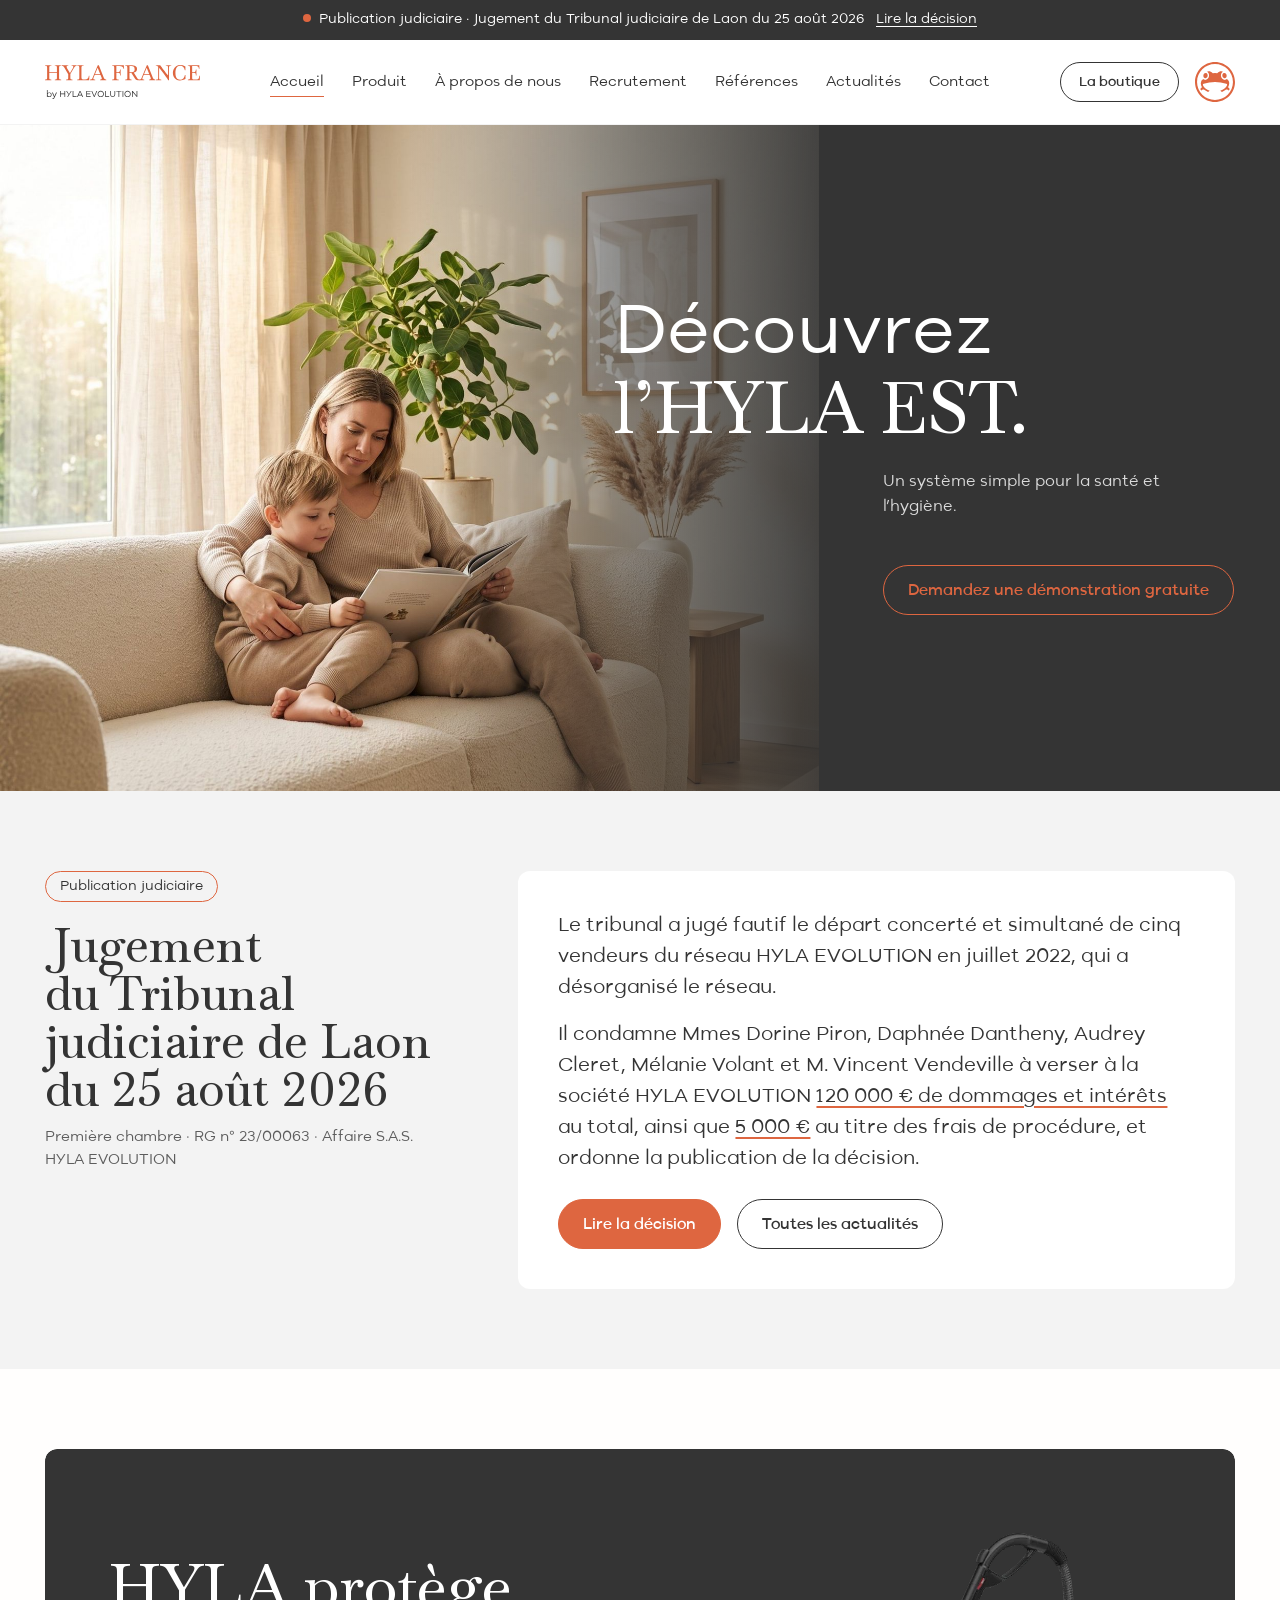
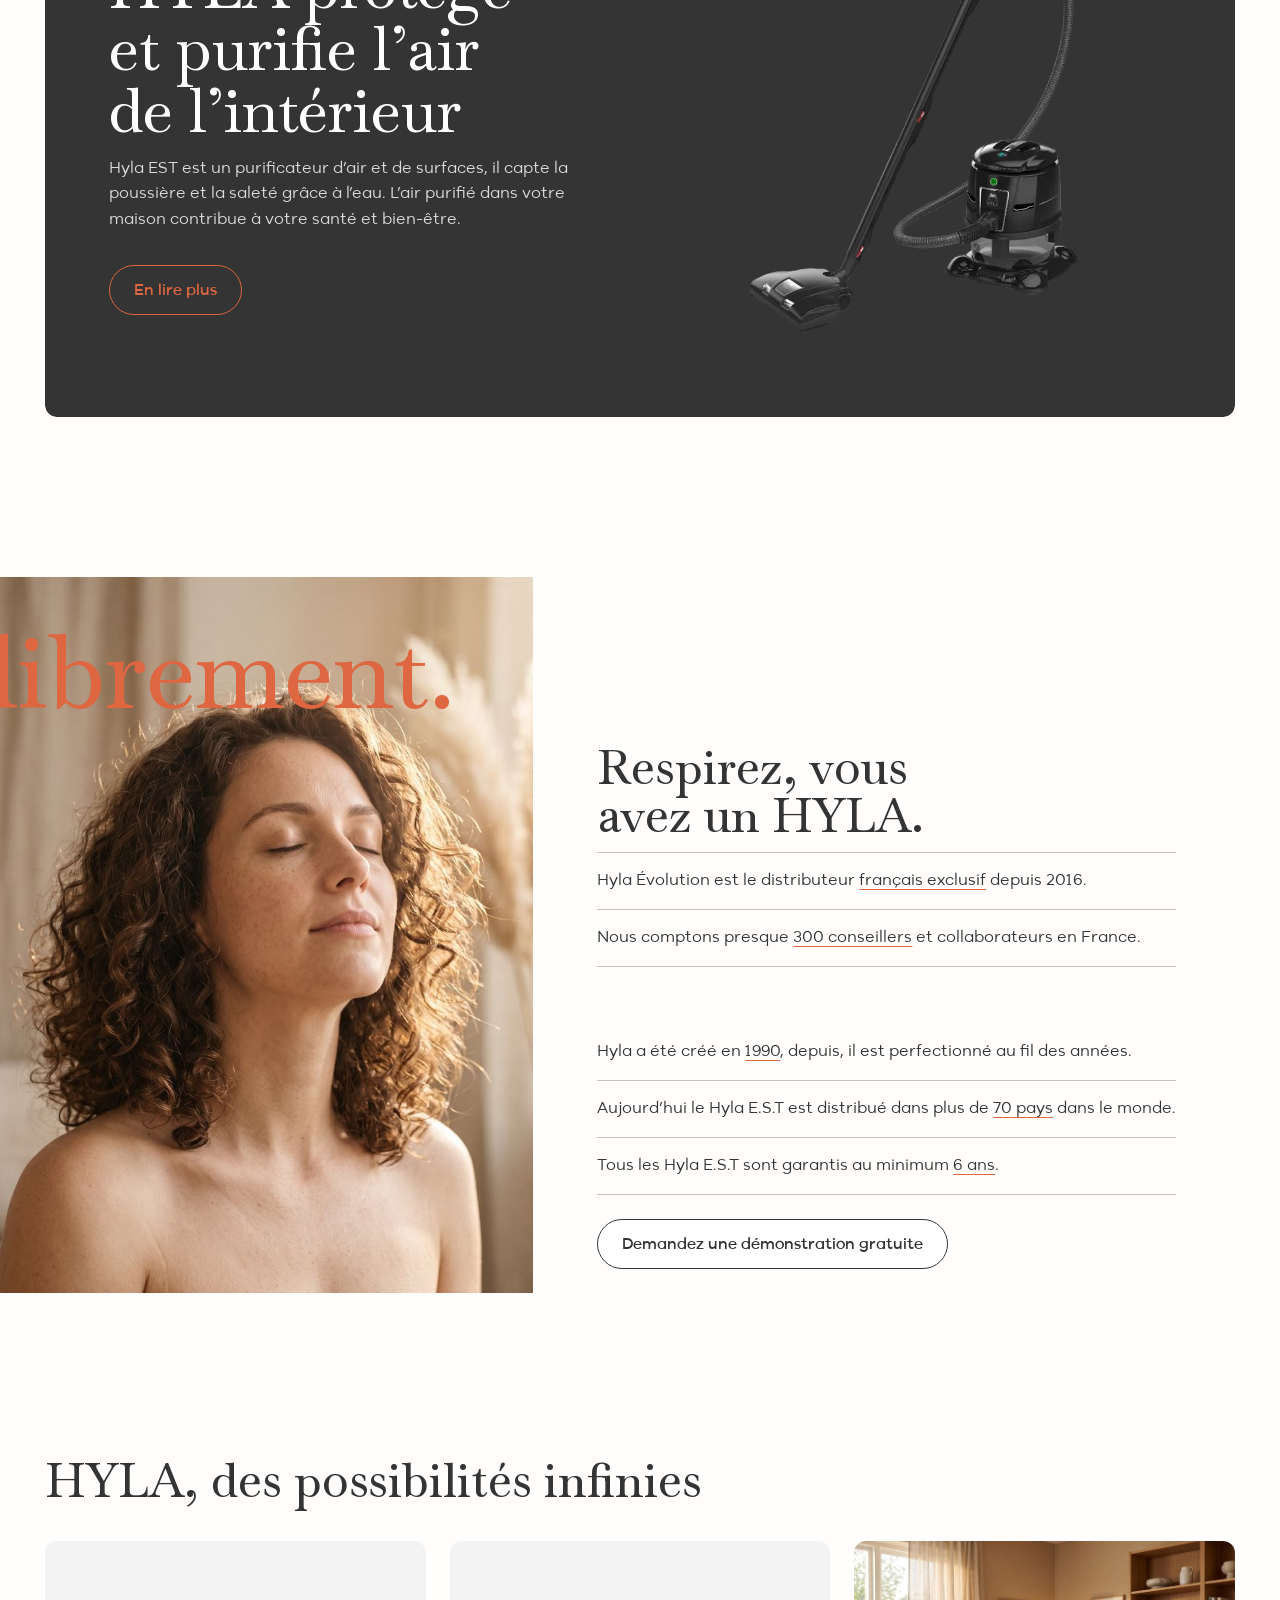
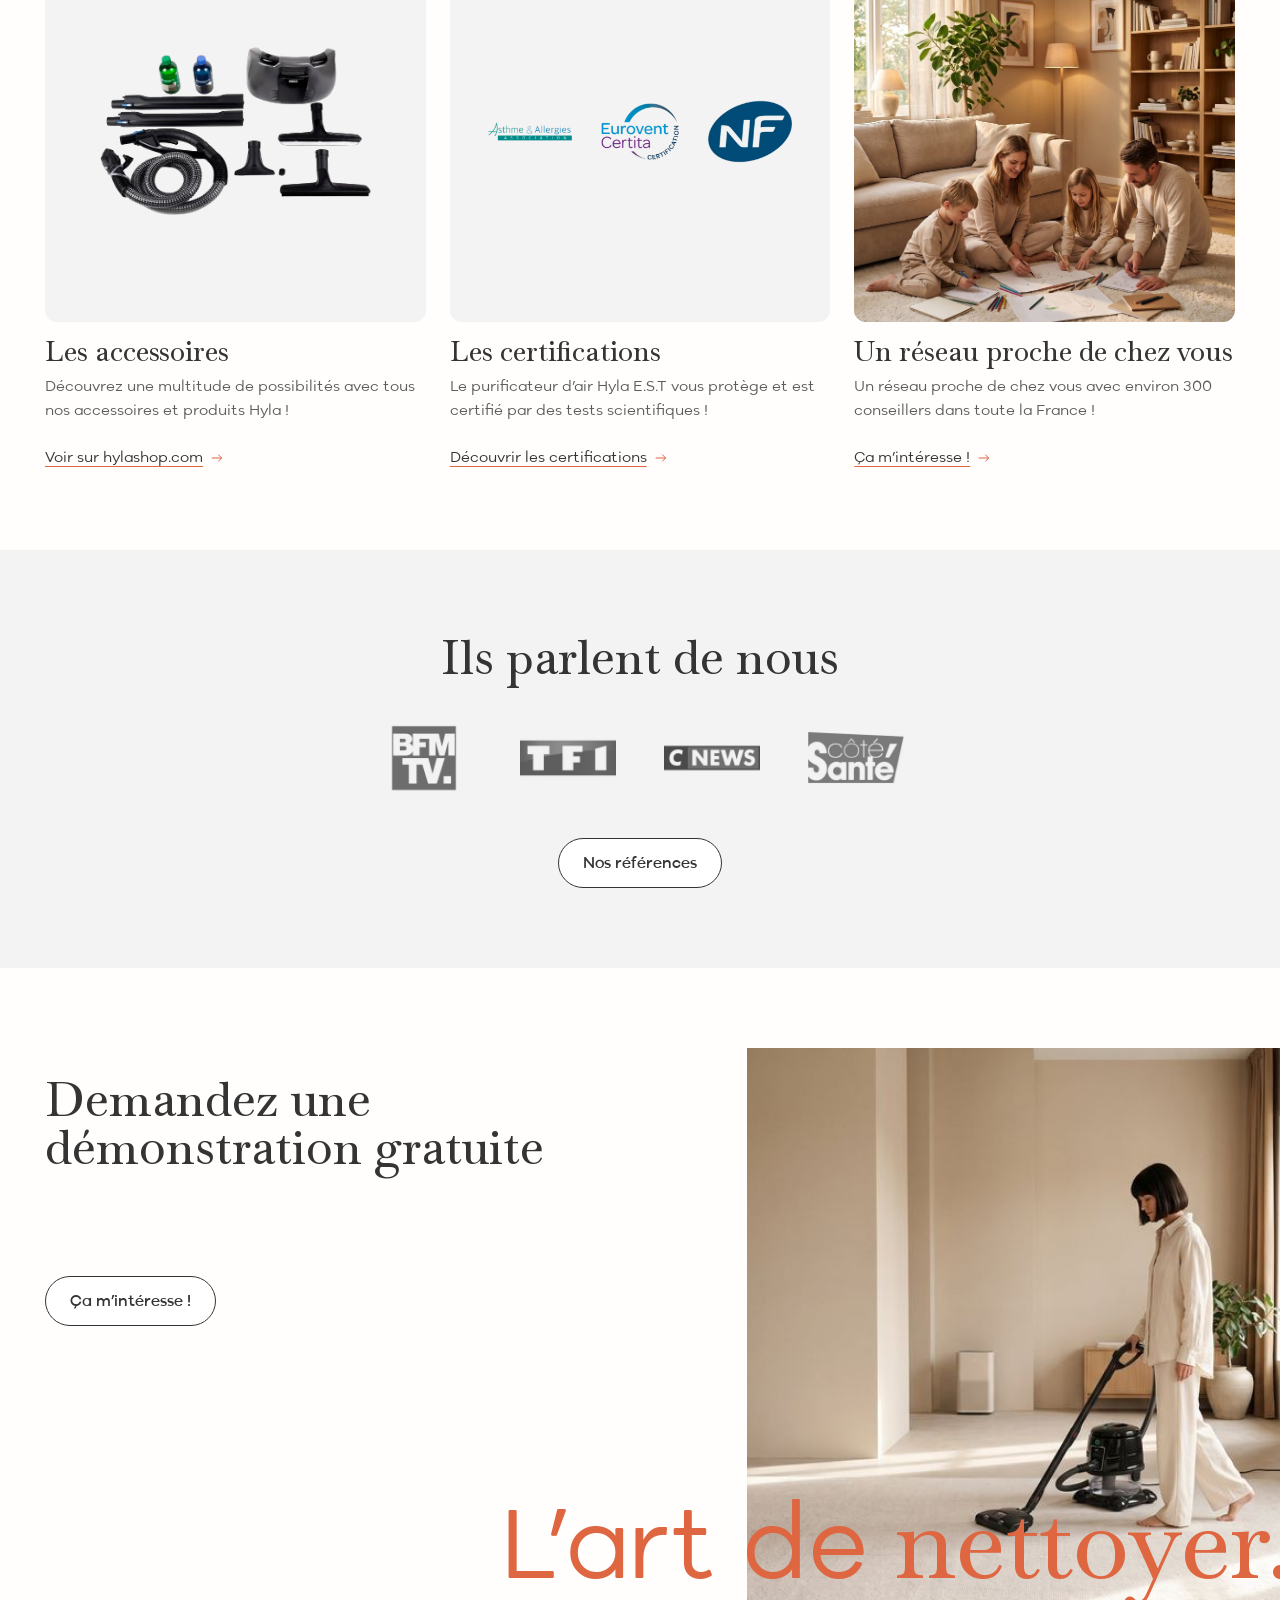
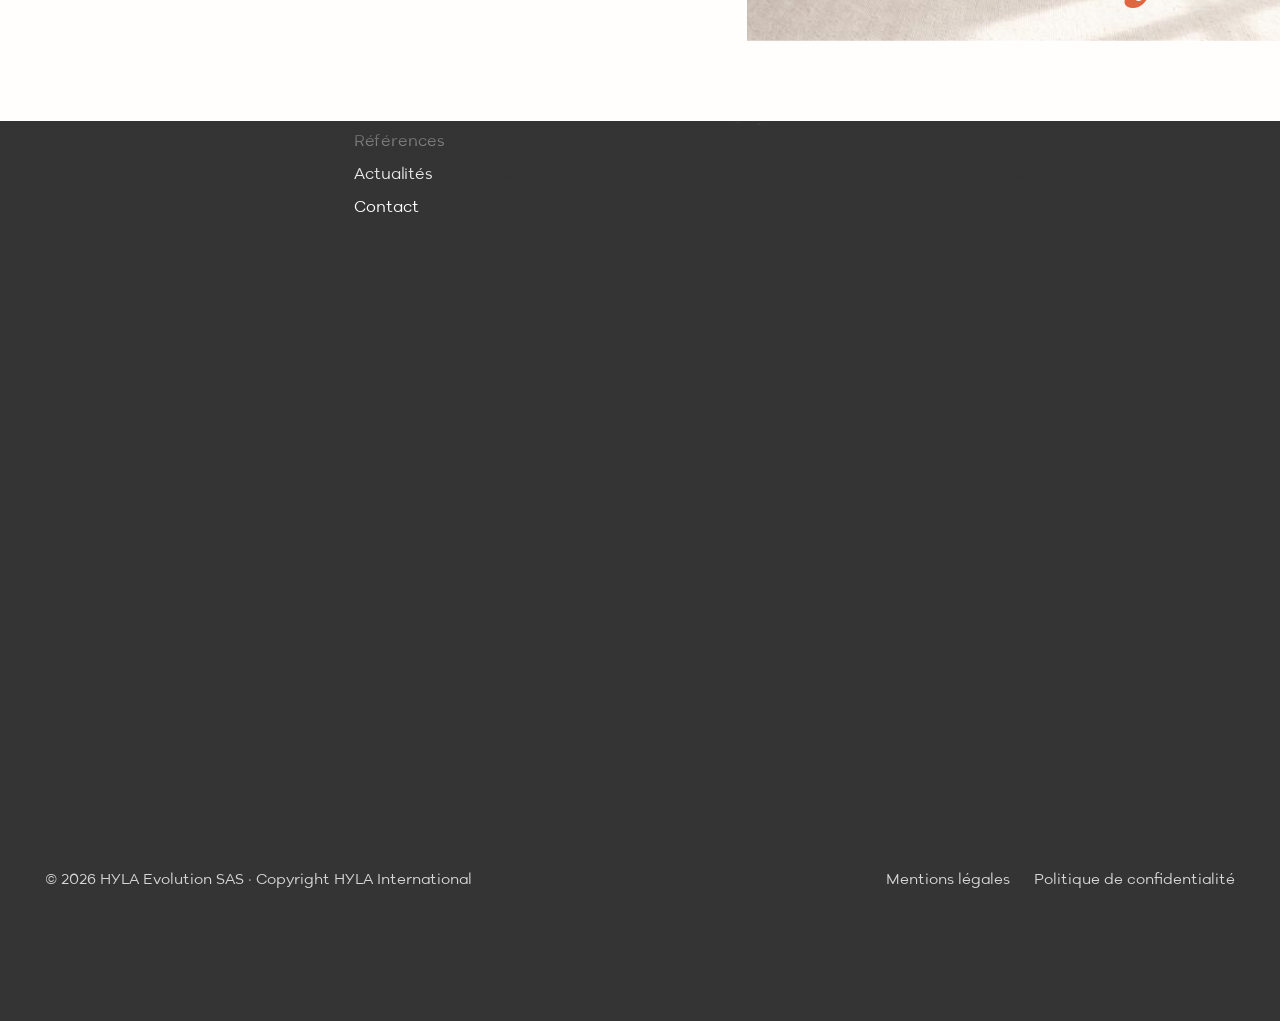
==== index.html @ fffbe699 "Publication apercu Co-Authored-By: Claude Opus 5.5 (1M context) <noreply@anthropic.com>" ====
<!doctype html>
<html lang="fr">
<head>
<meta charset="utf-8">
<meta name="viewport" content="width=device-width, initial-scale=1">
<title>HYLA France — Découvrez l'HYLA EST | HYLA Evolution</title>
<meta name="description" content="HYLA Evolution, importateur exclusif HYLA en France : le HYLA EST purifie l'air et les surfaces grâce à l'eau. Démonstration gratuite.">
<meta name="robots" content="noindex, nofollow">
<link rel="canonical" href="https://www.hyla.fr/">
<meta property="og:type" content="website">
<meta property="og:locale" content="fr_FR">
<meta property="og:site_name" content="HYLA France">
<meta property="og:title" content="HYLA France — Découvrez l'HYLA EST | HYLA Evolution">
<meta property="og:description" content="HYLA Evolution, importateur exclusif HYLA en France : le HYLA EST purifie l'air et les surfaces grâce à l'eau. Démonstration gratuite.">
<meta property="og:url" content="https://www.hyla.fr/">
<meta property="og:image" content="https://www.hyla.fr/assets/img/hyla-ia-hero-lecture-canape-1600.jpg">
<meta name="theme-color" content="#343434">
<link rel="icon" type="image/png" sizes="32x32" href="assets/logos/favicon-32.png">
<link rel="apple-touch-icon" href="assets/logos/apple-touch-icon.png">
<link rel="preload" href="assets/fonts/hyla-headline-regular.woff2" as="font" type="font/woff2" crossorigin>
<link rel="preload" href="assets/fonts/hyla-sans-regular.woff2" as="font" type="font/woff2" crossorigin>
<link rel="stylesheet" href="assets/css/site.css?v=20261105">
</head>
<body>
<a class="skip" href="#contenu">Aller au contenu</a>
<div class="hy-annonce" role="region" aria-label="Publication judiciaire">
  <a class="hy-wrap" href="actualites/jugement-tribunal-judiciaire-laon-25-aout-2026/"><span><strong>Publication judiciaire</strong> · Jugement du <span class="hy-annonce__long">Tribunal judiciaire de Laon du </span>25 août 2026</span>
  <span class="hy-annonce__lire">Lire la décision</span></a>
</div>
<header class="hy-header">
  <div class="hy-wrap">
    <a class="hy-logo" href="./"><img src="assets/logos/hyla-france-texte.svg" alt="HYLA France by HYLA EVOLUTION, accueil" width="258" height="57"></a>
    <nav class="hy-nav" id="menu" aria-label="Navigation principale">
      <ul>
<li><a href="" aria-current="page">Accueil</a></li>
<li><a href="produit/">Produit</a></li>
<li><a href="a-propos-de-nous/">À propos de nous</a></li>
<li><a href="recrutement/">Recrutement</a></li>
<li><a href="references/">Références</a></li>
<li><a href="actualites/">Actualités</a></li>
<li><a href="contact/">Contact</a></li>
        <li class="hy-nav__shop"><a class="hy-btn hy-btn--primary" href="https://www.hylashop.com/" target="_blank" rel="noopener"><span class="hy-btn__wrapper"><span class="hy-btn__default">La boutique hylashop.com</span><span class="hy-btn__hover" aria-hidden="true">La boutique hylashop.com</span></span></a></li>
      </ul>
    </nav>
    <div class="hy-header__actions">
      <span class="hy-shop-btn"><a class="hy-btn hy-btn--secondary hy-btn--sm" href="https://www.hylashop.com/" target="_blank" rel="noopener"><span class="hy-btn__wrapper"><span class="hy-btn__default">La boutique</span><span class="hy-btn__hover" aria-hidden="true">La boutique</span></span></a></span>
      <a class="hy-frog" href="./" tabindex="-1" aria-hidden="true"><img src="assets/logos/hyla-grenouille-corail.svg" alt="" width="40" height="40"></a>
      <button class="hy-burger" type="button" aria-expanded="false" aria-controls="menu"><i><span></span></i><span class="hy-burger__label">Menu</span></button>
    </div>
  </div>
</header>
<main id="contenu">
<section class="hy-hero">
  <div class="hy-hero__media"><img src="assets/img/hyla-ia-hero-lecture-canape-1600.jpg" srcset="assets/img/hyla-ia-hero-lecture-canape-800.jpg 800w, assets/img/hyla-ia-hero-lecture-canape-1600.jpg 1600w" sizes="(min-width: 992px) 64vw, 100vw" width="1600" height="1377" alt="Une mère et son enfant lisent ensemble sur un canapé, dans un intérieur lumineux" loading="eager" fetchpriority="high"></div>
  <div class="hy-hero__panel">
    <h1 class="hy-hero__title"><span class="hy-pairing">Découvrez</span> <span class="hy-pairing-end">l’HYLA EST.</span></h1>
    <p class="hy-hero__text">Un système simple pour la santé et l’hygiène.</p>
    <a class="hy-btn hy-btn--primary" href="contact/"><span class="hy-btn__wrapper"><span class="hy-btn__default">Demandez une démonstration gratuite</span><span class="hy-btn__hover" aria-hidden="true">Demandez une démonstration gratuite</span></span></a>
  </div>
</section>

<section class="hy-publi hy-section" id="publication-judiciaire" aria-labelledby="publi-titre">
  <div class="hy-wrap hy-publi__grid">
    <div class="hy-publi__head">
      <span class="hy-publi__tag">Publication judiciaire</span>
      <h2 class="hy-publi__title" id="publi-titre">Jugement du Tribunal judiciaire de Laon du 25&nbsp;août&nbsp;2026</h2>
      <p class="hy-publi__ref">Première chambre · RG n° 23/00063 · Affaire S.A.S. HYLA EVOLUTION</p>
    </div>
    <div class="hy-publi__card hy-publi__resume">
      <p>Le tribunal a jugé fautif le départ concerté et simultané de cinq vendeurs du réseau HYLA EVOLUTION en juillet 2022, qui a désorganisé le réseau.</p>
      <p>Il condamne Mmes Dorine Piron, Daphnée Dantheny, Audrey Cleret, Mélanie Volant et M. Vincent Vendeville à verser à la société HYLA EVOLUTION <strong>120 000 € de dommages et intérêts</strong> au total, ainsi que <strong>5 000 €</strong> au titre des frais de procédure, et ordonne la publication de la décision.</p>
      <div class="hy-btns">
        <a class="hy-btn hy-btn--filled" href="actualites/jugement-tribunal-judiciaire-laon-25-aout-2026/"><span class="hy-btn__wrapper"><span class="hy-btn__default">Lire la décision</span><span class="hy-btn__hover" aria-hidden="true">Lire la décision</span></span></a>
        <a class="hy-btn hy-btn--secondary" href="actualites/"><span class="hy-btn__wrapper"><span class="hy-btn__default">Toutes les actualités</span><span class="hy-btn__hover" aria-hidden="true">Toutes les actualités</span></span></a>
      </div>
    </div>
  </div>
</section>

<section class="hy-section">
  <div class="hy-wrap">
    <div class="hy-feature">
      <div class="hy-feature__content">
        <h2 class="hy-feature__title">HYLA protège et purifie l’air de l’intérieur</h2>
        <p class="hy-feature__text">Hyla EST est un purificateur d’air et de surfaces, il capte la poussière et la saleté grâce à l’eau. L’air purifié dans votre maison contribue à votre santé et bien-être.</p>
        <a class="hy-btn hy-btn--primary" href="produit/"><span class="hy-btn__wrapper"><span class="hy-btn__default">En lire plus</span><span class="hy-btn__hover" aria-hidden="true">En lire plus</span></span></a>
      </div>
      <div class="hy-feature__media"><img src="assets/img/charte-hyla-est-detoure.webp" width="616" height="736" alt="Le HYLA EST, système de purification de l’air et de nettoyage" loading="lazy" decoding="async"></div>
    </div>
  </div>
</section>

<section class="hy-edito hy-edito--accroche">
  <div class="hy-edito__grid">
    <p class="hy-edito__accroche" aria-hidden="true"><span class="hy-pairing">Respirez</span> <span class="hy-pairing-end">librement.</span></p>
    <div class="hy-edito__media"><img src="assets/img/hyla-ia-respirer-portrait-1600.jpg" srcset="assets/img/hyla-ia-respirer-portrait-800.jpg 800w, assets/img/hyla-ia-respirer-portrait-1600.jpg 1600w" sizes="(min-width: 992px) 42vw, 100vw" width="1600" height="1986" alt="Une femme respire, les yeux fermés, dans la lumière douce de son salon" loading="lazy" decoding="async"></div>
    <div class="hy-edito__content">
      <h2 class="hy-edito__title">Respirez, vous avez un HYLA.</h2>
      <ul class="hy-facts">
        <li>Hyla Évolution est le distributeur <strong>français exclusif</strong> depuis 2016.</li>
        <li>Nous comptons presque <strong>300 conseillers</strong> et collaborateurs en France.</li>
        <li>Choisir Hyla c’est choisir la <strong>santé</strong> et la <strong>tranquillité</strong>.</li>
        <li>Hyla a été créé en <strong>1990</strong>, depuis, il est perfectionné au fil des années.</li>
        <li>Aujourd’hui le Hyla E.S.T est distribué dans plus de <strong>70 pays</strong> dans le monde.</li>
        <li>Tous les Hyla E.S.T sont garantis au minimum <strong>6 ans</strong>.</li>
      </ul>
      <a class="hy-btn hy-btn--secondary" href="contact/"><span class="hy-btn__wrapper"><span class="hy-btn__default">Demandez une démonstration gratuite</span><span class="hy-btn__hover" aria-hidden="true">Demandez une démonstration gratuite</span></span></a>
    </div>
  </div>
</section>

<section class="hy-section">
  <div class="hy-wrap">
    <div class="hy-tiles__head"><h2 class="hy-h2">HYLA, des possibilités infinies</h2></div>
    <ul class="hy-tiles hy-tiles--3">
      <li>
        <a class="hy-tile" href="https://www.hylashop.com/collections/accessoires-hyla" target="_blank" rel="noopener">
          <span class="hy-tile__media"><img src="assets/img/charte-nimbus-detoure.webp" width="686" height="447" alt="Accessoires HYLA" loading="lazy" decoding="async"></span>
          <h3 class="hy-tile__title">Les accessoires</h3>
          <p class="hy-tile__text">Découvrez une multitude de possibilités avec tous nos accessoires et produits Hyla !</p>
          <span class="hy-link">Voir sur hylashop.com <svg viewBox="0 0 24 24" aria-hidden="true" focusable="false"><path d="M4 12h15m-5-5 5 5-5 5" fill="none" stroke="currentColor" stroke-width="1.5"/></svg></span>
        </a>
      </li>
      <li>
        <a class="hy-tile" href="https://assets.hyla.com/2026/06/certificationDiplomaRange20251217112758838.pdf" target="_blank" rel="noopener">
          <span class="hy-tile__media hy-tile__media--logos"><img src="assets/img/asthme_et_allergies.webp" width="300" height="226" alt="Asthme &amp; Allergies Association" loading="lazy" decoding="async"><img src="assets/img/eurovent.webp" width="300" height="226" alt="Eurovent Certita Certification" loading="lazy" decoding="async"><img src="assets/img/nf.webp" width="300" height="226" alt="NF" loading="lazy" decoding="async"></span>
          <h3 class="hy-tile__title">Les certifications</h3>
          <p class="hy-tile__text">Le purificateur d’air Hyla E.S.T vous protège et est certifié par des tests scientifiques !</p>
          <span class="hy-link">Découvrir les certifications <svg viewBox="0 0 24 24" aria-hidden="true" focusable="false"><path d="M4 12h15m-5-5 5 5-5 5" fill="none" stroke="currentColor" stroke-width="1.5"/></svg></span>
        </a>
      </li>
      <li>
        <a class="hy-tile" href="recrutement/">
          <span class="hy-tile__media hy-tile__media--photo"><img src="assets/img/hyla-ia-rejoindre-famille-1600.jpg" srcset="assets/img/hyla-ia-rejoindre-famille-800.jpg 800w, assets/img/hyla-ia-rejoindre-famille-1600.jpg 1600w" sizes="(min-width: 992px) 30vw, (min-width: 600px) 50vw, 100vw" width="1600" height="1986" alt="Une famille réunie dans son salon" loading="lazy" decoding="async"></span>
          <h3 class="hy-tile__title">Un réseau proche de chez vous</h3>
          <p class="hy-tile__text">Un réseau proche de chez vous avec environ 300 conseillers dans toute la France !</p>
          <span class="hy-link">Ça m’intéresse ! <svg viewBox="0 0 24 24" aria-hidden="true" focusable="false"><path d="M4 12h15m-5-5 5 5-5 5" fill="none" stroke="currentColor" stroke-width="1.5"/></svg></span>
        </a>
      </li>
    </ul>
  </div>
</section>

<section class="hy-section hy-cool">
  <div class="hy-wrap" style="display:grid;gap:32px;justify-items:center;text-align:center">
    <h2 class="hy-h2">Ils parlent de nous</h2>
    <ul class="hy-press">
      <li><img src="assets/img/1_b45431fd-d442-4f80-8b34-cd17f3438718.webp" width="400" height="400" alt="BFM TV" loading="lazy" decoding="async"></li>
      <li><img src="assets/img/2.webp" width="400" height="400" alt="TF1" loading="lazy" decoding="async"></li>
      <li><img src="assets/img/3.webp" width="400" height="400" alt="CNEWS" loading="lazy" decoding="async"></li>
      <li><img src="assets/img/4.webp" width="400" height="400" alt="Côté Santé" loading="lazy" decoding="async"></li>
    </ul>
    <a class="hy-btn hy-btn--secondary" href="references/"><span class="hy-btn__wrapper"><span class="hy-btn__default">Nos références</span><span class="hy-btn__hover" aria-hidden="true">Nos références</span></span></a>
  </div>
</section>

<section class="hy-edito hy-edito--accroche hy-edito--accroche-bas hy-edito--img-right">
  <div class="hy-edito__grid">
    <p class="hy-edito__accroche hy-edito__accroche--bas" aria-hidden="true"><span class="hy-pairing">L’art de</span> <span class="hy-pairing-end">nettoyer.</span></p>
    <div class="hy-edito__media"><img src="assets/img/hyla-ia-art-of-cleaning-1600.jpg" srcset="assets/img/hyla-ia-art-of-cleaning-800.jpg 800w, assets/img/hyla-ia-art-of-cleaning-1600.jpg 1600w" sizes="(min-width: 992px) 58vw, 100vw" width="1600" height="1074" alt="Une femme nettoie le sol de son salon avec le HYLA EST" loading="lazy" decoding="async"></div>
    <div class="hy-edito__content">
      <h2 class="hy-edito__title">Demandez une démonstration gratuite</h2>
      <p class="hy-edito__text">Un réseau proche de chez vous avec environ 300 conseillers dans toute la France !</p>
      <a class="hy-btn hy-btn--secondary" href="contact/"><span class="hy-btn__wrapper"><span class="hy-btn__default">Ça m’intéresse !</span><span class="hy-btn__hover" aria-hidden="true">Ça m’intéresse !</span></span></a>
    </div>
  </div>
</section>

</main>
<footer class="hf" data-hf>
  <div class="hf-fond">
    <div class="hy-wrap hf-haut">
      <div class="hf-marque hf-ani-1">
        <a href="./"><img src="assets/logos/hyla-france-texte-fond-sombre.svg" alt="HYLA France by HYLA EVOLUTION, accueil" width="258" height="57" loading="lazy"></a>
        <img class="hf-grenouille" src="assets/logos/hyla-grenouille-corail.svg" alt="" width="56" height="56" loading="lazy">
      </div>
      <div class="hf-ani-1">
        <p class="hf-titre">Le site</p>
        <ul class="hf-liens">
          <li><a href="./"><span class="hf-u">Accueil</span></a></li>
          <li><a href="produit/"><span class="hf-u">Produit</span></a></li>
          <li><a href="a-propos-de-nous/"><span class="hf-u">À propos de nous</span></a></li>
          <li><a href="recrutement/"><span class="hf-u">Recrutement</span></a></li>
          <li><a href="references/"><span class="hf-u">Références</span></a></li>
          <li><a href="actualites/"><span class="hf-u">Actualités</span></a></li>
          <li><a href="contact/"><span class="hf-u">Contact</span></a></li>
        </ul>
      </div>
      <div class="hf-ani-1">
        <p class="hf-titre">Coordonnées</p>
        <ul class="hf-liens">
          <li>HYLA Evolution SAS</li>
          <li>12, rue Thomas Edison<br>77100 Meaux</li>
          <li><a href="tel:+33185764826"><span class="hf-u">Tél.&nbsp;: +33&nbsp;1&nbsp;85&nbsp;76&nbsp;48&nbsp;26</span></a></li>
          <li><a href="mailto:info@hyla-est.fr"><span class="hf-u">E-mail&nbsp;: info@hyla-est.fr</span></a></li>
        </ul>
      </div>
      <div class="hf-ani-1">
        <p class="hf-titre">Boutique et réseaux</p>
        <ul class="hf-liens">
          <li><a href="https://www.hylashop.com/" target="_blank" rel="noopener"><span class="hf-u">hylashop.com</span></a></li>
          <li><a href="contact/"><span class="hf-u">Demander une démonstration</span></a></li>
        </ul>
        <ul class="hf-reseaux">
          <li><a href="https://www.facebook.com/groups/108998739127755/" target="_blank" rel="noopener" aria-label="Facebook"><svg viewBox="0 0 24 24" aria-hidden="true" focusable="false"><path d="M12 0c6.627 0 12 5.373 12 12 0 5.99-4.388 10.954-10.125 11.855v-8.386h2.796L17.203 12h-3.328V9.749c0-.534.147-1.06.541-1.418.528-.477 1.31-.456 1.415-.456h1.513V4.922s-1.051-.18-2.194-.225C12.73 4.6 11.08 5.45 10.43 6.98c-.2.48-.305 1.12-.305 1.98V12H7.078v3.469h3.047v8.386C4.388 22.955 0 17.989 0 12 0 5.373 5.373 0 12 0Z" fill="currentColor"/></svg></a></li>
          <li><a href="https://www.youtube.com/channel/UCPMZX1WYN2klJpLo7OoYUUA" target="_blank" rel="noopener" aria-label="YouTube"><svg viewBox="0 0 24 24" aria-hidden="true" focusable="false"><path d="M12 4s7.505 0 9.378.502A3.006 3.006 0 0 1 23.5 6.624c.5 1.87.5 5.776.5 5.776s0 3.906-.502 5.777a3.006 3.006 0 0 1-2.122 2.122C19.504 20.8 12 20.8 12 20.8s-7.505 0-9.376-.502a3.006 3.006 0 0 1-2.122-2.122C0 16.306 0 12.4 0 12.4s0-3.906.502-5.776a3.006 3.006 0 0 1 2.122-2.122C4.495 4 12 4 12 4ZM9.6 16l6.236-3.6L9.6 8.8V16Z" fill="currentColor"/></svg></a></li>
        </ul>
      </div>
    </div>
    <div class="hy-wrap hf-grand-logo hf-ani-2" aria-hidden="true">
      <img src="assets/logos/hyla-wordmark-corail.svg" alt="" width="323" height="66" loading="lazy">
    </div>
    <div class="hy-wrap hf-bas hf-ani-3">
      <p>© 2026 HYLA Evolution SAS · Copyright HYLA International</p>
      <ul>
        <li><a href="mentions-legales/">Mentions légales</a></li>
        <li><a href="politique-de-confidentialite/">Politique de confidentialité</a></li>
      </ul>
    </div>
  </div>
</footer>
<script src="assets/js/site.js?v=20261105" defer></script>
</body>
</html>
---- assets/css/site.css ----
/* hyla.fr — charte HYLA (skill hyladesign, rendu hyla.com), même modèle que hylashop.com.
   Un seul corail #DE6640, texte anthracite #343434, Hyla Headline (Regular) pour les titres,
   Hyla Sans pour le texte, Bold réservé aux boutons. */

@font-face{font-family:"Hyla Sans";src:url(../fonts/hyla-sans-regular.woff2) format("woff2");font-weight:400;font-style:normal;font-display:swap}
@font-face{font-family:"Hyla Sans";src:url(../fonts/hyla-sans-italic.woff2) format("woff2");font-weight:400;font-style:italic;font-display:swap}
@font-face{font-family:"Hyla Sans";src:url(../fonts/hyla-sans-bold.woff2) format("woff2");font-weight:700;font-style:normal;font-display:swap}
@font-face{font-family:"Hyla Headline";src:url(../fonts/hyla-headline-regular.woff2) format("woff2");font-weight:400;font-style:normal;font-display:swap}

:root{
  --hy-coral:#DE6640;
  --hy-coral-hover:#D3613D;
  --hy-coral-50:#FAE8E2;
  --hy-ink:#343434;
  --hy-muted:#5D5D5D;
  --hy-line:#C2C2C2;
  --hy-cool:#F3F3F3;
  --hy-page:#FFFEFD;
  --hy-white:#FFFFFF;
  --hy-ease:cubic-bezier(.15,.3,.2,.9);
  --hy-sans:"Hyla Sans",Helvetica,Arial,sans-serif;
  --hy-head:"Hyla Headline",Georgia,serif;
  --hy-header-h:72px;
}

*,*::before,*::after{box-sizing:border-box}
html{-webkit-text-size-adjust:100%;scroll-padding-top:calc(var(--hy-header-h) + 16px)}
body{margin:0;background:var(--hy-page);color:var(--hy-ink);font-family:var(--hy-sans);font-size:16px;line-height:1.6;-webkit-font-smoothing:antialiased;font-synthesis:none;overflow-x:clip}
@media (min-width:992px){body{font-size:18px;line-height:1.55}}
img{display:block;max-width:100%;height:auto}
a{color:inherit}
p{margin:0 0 12px}
p:last-child{margin-bottom:0}
h1,h2,h3,h4{margin:0;font-family:var(--hy-head);font-weight:400;letter-spacing:0;text-wrap:balance}
::selection{background:var(--hy-coral);color:var(--hy-white)}
a:focus-visible,button:focus-visible,input:focus-visible,select:focus-visible,textarea:focus-visible,summary:focus-visible{outline:2px solid #0000FF;box-shadow:0 0 0 4px #AAD4F8;outline-offset:2px}
.sr-only{position:absolute;width:1px;height:1px;padding:0;margin:-1px;overflow:hidden;clip:rect(0,0,0,0);white-space:nowrap;border:0}
.skip{position:absolute;left:16px;top:-60px;z-index:100;background:var(--hy-ink);color:#fff;padding:12px 16px;border-radius:4px}
.skip:focus{top:12px}

.hy-wrap{width:100%;max-width:1590px;margin:0 auto;padding:0 20px}
.hy-section{padding:40px 0}
.hy-cool{background:var(--hy-cool)}
@media (min-width:768px){.hy-wrap{padding:0 45px}}
@media (min-width:1200px){.hy-section{padding:80px 0}}

.hy-pairing{font-family:var(--hy-sans);font-weight:400}
.hy-pairing-end{font-family:var(--hy-head);font-weight:400}
.hy-h2{font-size:36px;line-height:1}
@media (min-width:992px){.hy-h2{font-size:48px}}
@media (min-width:1440px){.hy-h2{font-size:62px}}
.hy-lead{max-width:62ch;color:var(--hy-ink)}
.hy-muted{color:var(--hy-muted)}

/* ===== Bouton hyla.com : pilule 50 px, libellé qui glisse au survol ===== */
.hy-btn{display:inline-flex;align-items:center;justify-content:center;max-width:100%;height:50px;padding:8px 24px;border:1px solid currentColor;border-radius:100px;font:700 16px/1 var(--hy-sans);text-decoration:none;white-space:nowrap;cursor:pointer;transition:background-color .65s var(--hy-ease),color .65s var(--hy-ease),border-color .65s var(--hy-ease)}
.hy-btn__wrapper{position:relative;display:block;overflow:hidden}
.hy-btn__default,.hy-btn__hover{display:block;padding:2px 0;transition:transform .35s var(--hy-ease)}
.hy-btn__hover{position:absolute;inset:0;transform:translateY(110%)}
.hy-btn:hover .hy-btn__default,.hy-btn:focus-visible .hy-btn__default{transform:translateY(-110%)}
.hy-btn:hover .hy-btn__hover,.hy-btn:focus-visible .hy-btn__hover{transform:translateY(0)}
.hy-btn--primary{color:var(--hy-coral);border-color:var(--hy-coral);background:transparent}
.hy-btn--secondary{color:var(--hy-ink);border-color:var(--hy-ink);background:var(--hy-white)}
.hy-btn--filled{color:var(--hy-white);border-color:var(--hy-coral);background:var(--hy-coral)}
.hy-btn--filled:hover{background:var(--hy-coral-hover);border-color:var(--hy-coral-hover)}
.hy-btn--sm{height:40px;padding:6px 18px;font-size:14px;letter-spacing:.28px}
.hy-btns{display:flex;flex-wrap:wrap;gap:12px 16px}
@media (max-width:479px){.hy-btn{height:auto;min-height:50px;padding:12px 22px;white-space:normal;text-align:center;line-height:1.2}}
.hy-link{display:inline-flex;align-items:center;gap:6px;color:var(--hy-ink);font-size:15px;text-decoration:underline;text-decoration-color:var(--hy-coral);text-underline-offset:4px}
.hy-link svg{width:16px;height:16px;color:var(--hy-coral);transition:transform .35s var(--hy-ease)}
.hy-link:hover svg{transform:translateX(3px)}

/* ===== Bandeau de publication judiciaire (haut de page) ===== */
.hy-annonce{background:var(--hy-ink);color:var(--hy-white);font-size:13px;line-height:1.4}
.hy-annonce .hy-wrap{display:flex;flex-wrap:wrap;align-items:center;justify-content:center;gap:4px 12px;min-height:40px;padding-top:8px;padding-bottom:8px;text-align:center}
.hy-annonce strong{font-weight:400}
.hy-annonce strong::before{content:"";display:inline-block;width:8px;height:8px;margin-right:8px;border-radius:50%;background:var(--hy-coral);vertical-align:1px}
.hy-annonce a{color:var(--hy-white);text-decoration:none}
.hy-annonce__lire{text-decoration:underline;text-underline-offset:3px}
.hy-annonce a:hover .hy-annonce__lire{text-decoration-color:var(--hy-coral)}
@media (min-width:992px){.hy-annonce{font-size:14px}}

/* ===== En-tête (façon hylashop) ===== */
.hy-header{position:sticky;top:0;z-index:30;background:var(--hy-white);border-bottom:1px solid var(--hy-cool)}
.hy-header .hy-wrap{display:flex;align-items:center;justify-content:space-between;gap:24px;min-height:var(--hy-header-h)}
.hy-logo{display:block;flex:none}
.hy-logo img{width:auto;height:28px}
.hy-nav ul{display:flex;align-items:center;gap:28px;margin:0;padding:0;list-style:none}
.hy-nav a{position:relative;display:inline-block;padding:6px 0;font-size:15px;line-height:1.4;color:var(--hy-ink);text-decoration:none}
.hy-nav a::after{content:"";position:absolute;left:0;right:0;bottom:2px;height:1px;background:currentColor;transform:scaleX(0);transform-origin:right;transition:transform .35s var(--hy-ease)}
.hy-nav a:hover::after,.hy-nav a[aria-current="page"]::after{transform:scaleX(1);transform-origin:left}
.hy-nav a[aria-current="page"]::after{background:var(--hy-coral)}
.hy-header__actions{display:flex;align-items:center;gap:16px}
.hy-frog{display:block;width:40px;height:40px;flex:none;transition:transform .25s var(--hy-ease)}
.hy-frog:hover{transform:scale(.96)}
.hy-burger{display:none}
@media (min-width:992px){
  :root{--hy-header-h:84px}
  .hy-logo img{height:34px}
}
@media (min-width:992px) and (max-width:1199px){.hy-nav ul{gap:18px}.hy-nav a{font-size:14px}.hy-frog{display:none}}
@media (max-width:991px){
  .hy-burger{display:inline-flex;align-items:center;gap:10px;position:relative;z-index:2;padding:8px 0;background:none;border:0;color:var(--hy-ink);font:400 15px/1 var(--hy-sans);cursor:pointer}
  .hy-burger i{position:relative;width:20px;height:13px}
  .hy-burger i::before,.hy-burger i::after,.hy-burger i span{content:"";position:absolute;left:0;width:100%;height:1px;background:currentColor;transition:transform .35s var(--hy-ease),opacity .35s var(--hy-ease),top .35s var(--hy-ease)}
  .hy-burger i::before{top:0}.hy-burger i span{top:6px}.hy-burger i::after{top:12px}
  .hy-burger[aria-expanded="true"] i::before{top:6px;transform:rotate(45deg)}
  .hy-burger[aria-expanded="true"] i::after{top:6px;transform:rotate(-45deg)}
  .hy-burger[aria-expanded="true"] i span{opacity:0}
  .hy-nav{position:fixed;inset:0;z-index:1;background:var(--hy-ink);padding:104px 20px 40px;overflow-y:auto;visibility:hidden;opacity:0;transition:opacity .35s var(--hy-ease),visibility 0s .35s}
  .hy-header.open .hy-nav{visibility:visible;opacity:1;transition:opacity .35s var(--hy-ease)}
  .hy-header.open .hy-burger{color:var(--hy-white)}
  .hy-nav ul{flex-direction:column;align-items:stretch;gap:0}
  .hy-nav li{border-bottom:1px solid rgba(255,255,255,.12)}
  .hy-nav a{display:block;padding:14px 0;color:var(--hy-white);font-family:var(--hy-head);font-size:30px;line-height:1.1}
  .hy-nav a::after{display:none}
  .hy-nav .hy-nav__shop{margin-top:32px;border:0}
  .hy-nav .hy-nav__shop a{display:inline-flex;font:700 16px/1 var(--hy-sans);padding:16px 24px}
  .hy-shop-btn{display:none}
  body.menu-open{overflow:hidden}
}
@media (min-width:992px){.hy-nav .hy-nav__shop{display:none}}
@media (max-width:767px){.hy-header .hy-wrap{gap:12px}.hy-frog{width:34px;height:34px}}

/* ===== Hero (photo à gauche, panneau anthracite, accroche qui déborde) ===== */
.hy-hero{display:grid;background:var(--hy-ink);color:var(--hy-white)}
.hy-hero__media{position:relative;aspect-ratio:4/3;overflow:hidden}
.hy-hero__media img{position:absolute;inset:0;width:100%;height:100%;object-fit:cover}
.hy-hero__panel{display:flex;flex-direction:column;align-items:flex-start;justify-content:center;gap:24px;padding:40px 20px}
.hy-hero__title{margin:0;color:var(--hy-white);font-size:clamp(40px,12vw,50px);line-height:.95}
.hy-hero__title span{display:block}
.hy-hero__text{max-width:40ch;font-size:16px;line-height:1.6;color:rgba(255,255,255,.82)}
@media (min-width:768px){.hy-hero__panel{padding:48px 45px}}
@media (min-width:992px){
  .hy-hero{grid-template-columns:64fr 36fr;min-height:clamp(560px,74vh,800px)}
  .hy-hero__media{aspect-ratio:auto}
  .hy-hero__media::after{content:"";position:absolute;inset:0;background:linear-gradient(90deg,rgba(52,52,52,0) 50%,rgba(52,52,52,.55) 78%,rgba(52,52,52,.9) 100%);pointer-events:none}
  .hy-hero__panel{padding:64px 45px 64px 64px;gap:32px}
  .hy-hero__title{position:relative;z-index:1;margin-left:clamp(-360px,-21vw,-200px);font-size:clamp(56px,5.6vw,84px);line-height:.95}
  .hy-hero--court .hy-hero__title{margin-left:clamp(-300px,-16vw,-160px)}
}

/* En-tête de page simple (pages intérieures sans photo) */
.hy-pagehead{background:var(--hy-ink);color:var(--hy-white);padding:56px 0 48px}
.hy-pagehead h1{font-size:clamp(40px,9vw,48px);line-height:1}
.hy-pagehead p{max-width:60ch;margin-top:16px;color:rgba(255,255,255,.82)}
.hy-pagehead .hy-crumb{margin:0 0 16px;font-size:14px;color:rgba(255,255,255,.7)}
.hy-pagehead .hy-crumb a{color:inherit;text-underline-offset:3px}
@media (min-width:992px){.hy-pagehead{padding:96px 0 80px}.hy-pagehead h1{font-size:64px;line-height:1.05}}

/* ===== Publication judiciaire (accueil) ===== */
.hy-publi{background:var(--hy-cool)}
.hy-publi__grid{display:grid;gap:32px}
.hy-publi__head{display:flex;flex-direction:column;align-items:flex-start;gap:16px}
.hy-publi__tag{display:inline-flex;align-items:center;gap:8px;padding:6px 14px;border:1px solid var(--hy-coral);border-radius:100px;color:var(--hy-ink);font-size:14px;line-height:1.2}
.hy-publi__title{font-size:36px;line-height:1}
.hy-publi__ref{color:var(--hy-muted);font-size:15px}
.hy-publi__card{background:var(--hy-white);border-radius:12px;padding:24px}
.hy-publi__resume{display:grid;gap:16px;font-size:18px;line-height:1.55}
.hy-publi__resume p{margin:0;max-width:62ch}
.hy-publi__resume strong{font-weight:400;text-decoration:underline;text-decoration-color:var(--hy-coral);text-underline-offset:4px}
.hy-publi__resume .hy-btns{margin-top:8px}
@media (min-width:992px){.hy-publi__resume{font-size:20px}}
.hy-publi__card h3{font-family:var(--hy-sans);font-size:15px;line-height:1.4;color:var(--hy-muted);margin:0 0 16px;letter-spacing:.02em}
@media (min-width:768px){.hy-publi__card{padding:40px}}
@media (min-width:992px){
  .hy-publi__grid{grid-template-columns:minmax(0,4fr) minmax(0,7fr);gap:64px;align-items:start}
  .hy-publi__title{font-size:48px}
}

/* Texte juridique (dispositif et décision intégrale) */
.hy-legal{font-size:16px;line-height:1.65}
.hy-legal p{margin:0 0 14px}
.hy-legal strong{font-weight:700}
.hy-legal .hy-motif{margin-top:20px;font-family:var(--hy-sans);font-size:15px;letter-spacing:.06em;color:var(--hy-muted)}
.hy-legal h2{margin:40px 0 16px;font-size:28px;line-height:1.1}
.hy-legal h3{margin:28px 0 12px;font-family:var(--hy-sans);font-size:18px;line-height:1.35}
.hy-legal h4{margin:20px 0 10px;font-family:var(--hy-sans);font-size:16px;font-style:italic;line-height:1.4}
.hy-legal ul{margin:0 0 14px;padding-left:20px}
.hy-legal .occ{display:inline-block;padding:0 6px;border-radius:4px;background:var(--hy-cool);color:var(--hy-muted);font-size:.92em}
.hy-legal .hy-page-num{display:block;margin:28px 0 12px;font-size:13px;color:var(--hy-muted);text-align:center}
@media (min-width:992px){.hy-legal{font-size:17px}}

/* ===== Carte anthracite « Le HYLA EST » ===== */
.hy-feature{display:grid;grid-template-columns:minmax(0,1fr);gap:32px;background:var(--hy-ink);color:var(--hy-white);border-radius:12px;padding:40px 24px;overflow:hidden}
.hy-feature__content{display:flex;flex-direction:column;align-items:flex-start;gap:20px;min-width:0}
.hy-feature__title{color:var(--hy-white);font-size:36px;line-height:1}
.hy-feature__sub{font-size:20px;line-height:1.3;color:var(--hy-white)}
.hy-feature__text{max-width:46ch;font-size:16px;line-height:1.6;color:rgba(255,255,255,.82)}
.hy-feature__media{display:flex;align-items:center;justify-content:center}
.hy-feature__media img{width:100%;max-height:440px;object-fit:contain}
@media (min-width:992px){
  .hy-feature{grid-template-columns:minmax(0,1fr) minmax(0,1fr);align-items:center;min-height:520px;padding:64px}
  .hy-feature__title{font-size:62px}
  .hy-feature__sub{font-size:24px}
}

/* ===== Bloc éditorial (photo + grande accroche corail) ===== */
.hy-edito{padding:40px 0;overflow-x:clip}
.hy-edito__grid{position:relative;display:grid;gap:24px}
.hy-edito__media{position:relative;width:100%;overflow:hidden;aspect-ratio:9/10}
.hy-edito__media img{position:absolute;inset:0;width:100%;height:100%;object-fit:cover}
.hy-edito--simple .hy-edito__media{border-radius:12px;aspect-ratio:1/1}
.hy-edito__content{display:flex;flex-direction:column;align-items:flex-start;gap:16px;padding:0 20px}
.hy-edito--simple .hy-edito__content{padding:0}
.hy-edito__title{font-size:36px;line-height:1}
.hy-edito__text{max-width:56ch;font-size:16px;line-height:1.6}
.hy-edito .hy-btn{margin-top:8px}
.hy-edito__accroche{margin:0;padding:0 20px;color:var(--hy-coral);font-size:48px;line-height:.95}
.hy-edito__accroche span{display:inline}
@media (min-width:992px){
  .hy-edito{padding:80px 0}
  .hy-edito__grid{grid-template-columns:5fr 7fr;gap:0;align-items:stretch}
  .hy-edito--img-right .hy-edito__grid{grid-template-columns:7fr 5fr}
  .hy-edito--img-right .hy-edito__media{order:2}
  .hy-edito__content{align-self:end;padding:0 45px 24px 64px}
  .hy-edito--img-right .hy-edito__content{padding:0 64px 24px 45px}
  .hy-edito__title{font-size:48px}
  .hy-edito__text{font-size:18px;line-height:1.55}
  .hy-edito--simple .hy-edito__grid{grid-template-columns:1fr 1fr;gap:64px;align-items:center}
  .hy-edito--simple .hy-edito__content{align-self:center;padding:0}
}
@media (min-width:992px) and (max-width:1199px){
  .hy-edito__accroche{grid-column:1/-1;padding:0 45px 32px;font-size:clamp(64px,7.4vw,88px)}
  .hy-edito--accroche .hy-edito__content{align-self:center;padding-bottom:0}
}
/* ≥ 1200 px : la grande accroche chevauche la photo et la colonne de texte, dans une bande
   réservée (haut ou bas) pour ne jamais recouvrir le titre ni le texte. */
@media (min-width:1200px){
  .hy-edito__accroche{position:absolute;z-index:1;left:0;top:40px;padding:0;font-size:clamp(84px,8vw,124px);white-space:nowrap;pointer-events:none;will-change:transform}
  .hy-edito--img-right .hy-edito__accroche{left:3%}
  .hy-edito--accroche .hy-edito__content{padding-top:calc(40px + 1.2 * clamp(84px,8vw,124px))}
  .hy-edito__accroche--bas{top:auto;bottom:40px}
  .hy-edito--accroche-bas .hy-edito__content{align-self:start;padding-top:24px;padding-bottom:calc(40px + 1.2 * clamp(84px,8vw,124px))}
}
@media (min-width:1440px){.hy-edito__title{font-size:62px}}

/* Liste à pastilles corail cochées */
.hy-checks{display:grid;gap:12px;margin:8px 0 0;padding:0;list-style:none}
.hy-checks li{position:relative;padding-left:40px;line-height:1.5}
.hy-checks li::before{content:"";position:absolute;left:0;top:-2px;width:28px;height:28px;border:1px solid var(--hy-coral);border-radius:50%;background:url("data:image/svg+xml,%3Csvg xmlns='http://www.w3.org/2000/svg' viewBox='0 0 24 24'%3E%3Cpath d='M6 12.5l4 4L18 8' fill='none' stroke='%23DE6640' stroke-width='1.6'/%3E%3C/svg%3E") center/16px no-repeat}

/* ===== Tuiles (façon « Nos produits ») ===== */
.hy-tiles__head{display:flex;flex-wrap:wrap;align-items:end;justify-content:space-between;gap:16px;margin-bottom:24px}
.hy-tiles{display:grid;grid-template-columns:minmax(0,1fr);gap:24px;margin:0;padding:0;list-style:none}
.hy-tile{display:flex;flex-direction:column;gap:12px;color:var(--hy-ink);text-decoration:none}
.hy-tile__media{position:relative;display:flex;align-items:center;justify-content:center;aspect-ratio:1/1;border-radius:12px;background:var(--hy-cool);overflow:hidden}
.hy-tile__media img{width:78%;height:78%;object-fit:contain;transition:transform .65s var(--hy-ease)}
.hy-tile__media--photo img{position:absolute;inset:0;width:100%;height:100%;object-fit:cover}
.hy-tile__media--logos{gap:8%;padding:12%}
.hy-tile__media--logos img{width:30%;height:auto;mix-blend-mode:multiply}
a.hy-tile:hover .hy-tile__media img{transform:scale(1.03)}
.hy-tile__title{font-size:24px;line-height:1.1}
.hy-tile__text{font-size:15px;line-height:1.55;color:var(--hy-muted)}
@media (min-width:600px){.hy-tiles{grid-template-columns:repeat(2,minmax(0,1fr))}}
@media (min-width:992px){.hy-tiles--3{grid-template-columns:repeat(3,minmax(0,1fr))}.hy-tiles--4{grid-template-columns:repeat(4,minmax(0,1fr))}.hy-tiles__head{margin-bottom:40px}.hy-tile__title{font-size:28px}}

/* ===== Avantages (pictos officiels) ===== */
.hy-benefits{display:grid;grid-template-columns:1fr 1fr;gap:24px;margin:0;padding:0;list-style:none}
.hy-benefits li{display:flex;flex-direction:column;align-items:flex-start;gap:8px}
.hy-benefits img{width:64px;height:64px;flex:none}
.hy-benefits h3{font-family:var(--hy-sans);font-size:16px;line-height:1.4}
@media (min-width:768px){.hy-benefits li{flex-direction:row;align-items:center;gap:16px}.hy-benefits img{width:72px;height:72px}}
@media (min-width:1200px){.hy-benefits--3{grid-template-columns:repeat(3,1fr)}.hy-benefits--4{grid-template-columns:repeat(4,1fr)}.hy-benefits img{width:88px;height:88px}.hy-benefits h3{font-size:18px}}
@media (max-width:767px){.hy-benefits--3{grid-template-columns:1fr}}

/* ===== Chiffres ===== */
.hy-facts{display:grid;gap:0;margin:0;padding:0;list-style:none;border-top:1px solid var(--hy-line)}
.hy-facts li{padding:16px 0;border-bottom:1px solid var(--hy-line);font-size:16px;line-height:1.5}
.hy-facts strong{font-weight:400;text-decoration:underline;text-decoration-color:var(--hy-coral);text-underline-offset:4px}

/* ===== Presse ===== */
.hy-press{display:flex;flex-wrap:wrap;align-items:center;justify-content:center;gap:24px 48px;margin:0;padding:0;list-style:none}
/* Logos presse en gris (couleur au survol) ; multiply efface le fond blanc des fichiers sur le gris clair. */
.hy-press img{height:72px;width:auto;mix-blend-mode:multiply;filter:grayscale(1);opacity:.7;transition:filter .65s var(--hy-ease),opacity .65s var(--hy-ease)}
.hy-press li:hover img{filter:none;opacity:1}
@media (min-width:992px){.hy-press img{height:96px}}

/* ===== Avis clients ===== */
.hy-avis{display:grid;gap:24px;margin:0;padding:0;list-style:none}
.hy-avis li{display:flex;flex-direction:column;gap:12px;padding:24px;border-radius:12px;background:var(--hy-white)}
.hy-avis .hy-stars{color:var(--hy-coral);letter-spacing:2px;font-size:16px}
.hy-avis blockquote{margin:0;font-size:16px;line-height:1.6}
.hy-avis cite{font-style:normal;font-size:14px;color:var(--hy-muted)}
@media (min-width:768px){.hy-avis{grid-template-columns:repeat(2,minmax(0,1fr))}}
@media (min-width:1200px){.hy-avis{grid-template-columns:repeat(3,minmax(0,1fr))}}

/* ===== Citation ===== */
.hy-quote{margin:0;max-width:30ch;font-family:var(--hy-head);font-size:32px;line-height:1.1}
.hy-quote-by{margin-top:24px;font-size:15px;line-height:1.5;color:var(--hy-muted)}
@media (min-width:992px){.hy-quote{font-size:48px}}

/* ===== Deux colonnes titre / texte ===== */
.hy-split{display:grid;gap:24px}
@media (min-width:992px){.hy-split{grid-template-columns:minmax(0,5fr) minmax(0,7fr);gap:64px;align-items:start}}

/* ===== Bandeau d'appel à l'action ===== */
.hy-cta{background:var(--hy-ink);color:var(--hy-white);border-radius:12px;padding:40px 24px;display:flex;flex-direction:column;align-items:flex-start;gap:24px}
.hy-cta h2{color:var(--hy-white);font-size:36px;line-height:1}
.hy-cta p{color:rgba(255,255,255,.82);max-width:52ch}
@media (min-width:992px){.hy-cta{flex-direction:row;align-items:center;justify-content:space-between;padding:56px 64px}.hy-cta h2{font-size:48px}}

/* ===== Actualités ===== */
.hy-news{display:grid;gap:24px;margin:0;padding:0;list-style:none}
.hy-news a{display:grid;gap:16px;padding:24px;border-radius:12px;background:var(--hy-white);border:1px solid var(--hy-line);text-decoration:none;color:var(--hy-ink);transition:border-color .65s var(--hy-ease)}
.hy-news a:hover{border-color:var(--hy-coral)}
.hy-news time{font-size:14px;color:var(--hy-muted)}
.hy-news h2{font-size:28px;line-height:1.1}
@media (min-width:992px){.hy-news a{grid-template-columns:200px 1fr auto;align-items:center;gap:40px;padding:32px 40px}.hy-news h2{font-size:32px}}

.hy-article{display:grid;gap:40px}
.hy-article__aside{display:flex;flex-direction:column;gap:16px;align-items:flex-start}
.hy-article__aside dl{display:grid;gap:4px 16px;grid-template-columns:auto 1fr;margin:0;font-size:15px}
.hy-article__aside dt{color:var(--hy-muted)}
.hy-article__aside dd{margin:0}
.hy-article__body{max-width:78ch}
.hy-note{padding:16px 20px;border-radius:12px;background:var(--hy-coral-50);font-size:15px;line-height:1.55}
@media (min-width:992px){.hy-article{grid-template-columns:minmax(0,3fr) minmax(0,8fr);gap:64px}.hy-article__aside{position:sticky;top:calc(var(--hy-header-h) + 32px);align-self:start}}

/* ===== Contact ===== */
.hy-contact{display:grid;gap:40px}
.hy-contact__infos{display:grid;gap:24px;align-content:start}
.hy-contact__infos h2{font-size:32px;line-height:1}
.hy-info{display:flex;gap:16px;align-items:flex-start;font-size:16px;line-height:1.5}
.hy-info svg{flex:none;width:24px;height:24px;margin-top:2px;color:var(--hy-coral)}
.hy-info a{text-underline-offset:3px}
.hy-form{display:grid;gap:16px;padding:24px;border-radius:12px;background:var(--hy-white);border:1px solid var(--hy-line)}
.hy-form .row{display:grid;gap:16px}
.hy-field{display:grid;gap:6px}
.hy-field label,.hy-field legend{font-size:14px;line-height:1.4;color:var(--hy-ink)}
.hy-field input,.hy-field select,.hy-field textarea{width:100%;min-height:48px;padding:12px 14px;border:1px solid var(--hy-line);border-radius:4px;background:var(--hy-white);color:var(--hy-ink);font:400 16px/1.4 var(--hy-sans)}
.hy-field textarea{min-height:140px;resize:vertical}
.hy-field input:focus,.hy-field select:focus,.hy-field textarea:focus{border-color:var(--hy-ink)}
fieldset.hy-field{border:0;margin:0;padding:0;min-width:0}
.hy-radios{display:flex;flex-wrap:wrap;gap:12px}
.hy-radios label{display:inline-flex;align-items:center;gap:8px;padding:10px 16px;border:1px solid var(--hy-line);border-radius:100px;font-size:15px;cursor:pointer}
.hy-radios input{accent-color:var(--hy-coral);width:16px;height:16px;min-height:0;margin:0}
.hy-consent{display:flex;gap:12px;align-items:flex-start;font-size:14px;line-height:1.5}
.hy-consent input{accent-color:var(--hy-coral);width:18px;height:18px;margin-top:2px;flex:none}
.hy-req{color:var(--hy-coral)}
.hy-hp{position:absolute;left:-9999px;width:1px;height:1px;overflow:hidden}
.hy-form__status{padding:14px 16px;border-radius:4px;font-size:15px}
.hy-form__status--ok{background:var(--hy-cool);color:var(--hy-ink)}
.hy-form__status--err{background:var(--hy-coral-50);color:var(--hy-ink)}
@media (min-width:768px){.hy-form{padding:40px}.hy-form .row{grid-template-columns:1fr 1fr}}
@media (min-width:992px){.hy-contact{grid-template-columns:minmax(0,4fr) minmax(0,7fr);gap:64px}}

/* ===== Texte long (mentions, confidentialité) ===== */
.hy-prose{max-width:78ch;font-size:16px;line-height:1.65}
.hy-prose h2{margin:40px 0 12px;font-size:28px;line-height:1.1}
.hy-prose h2:first-child{margin-top:0}
.hy-prose ul{padding-left:20px}
.hy-prose a{color:var(--hy-ink);text-underline-offset:3px}

/* ===== Pied de page (façon hyla.com / hylashop) ===== */
.hf{background:var(--hy-ink);color:var(--hy-white)}
.hf-fond{position:relative;overflow:hidden;padding:40px 0}
/* Dégradé du haut (hyla.com) : ce qui descend sort de l'anthracite au lieu d'apparaître net */
.hf-fond::before{content:"";position:absolute;top:0;left:0;right:0;z-index:1;height:60px;background:linear-gradient(180deg,var(--hy-ink) 0,rgba(52,52,52,0) 100%);pointer-events:none}
.hf-ani-1,.hf-ani-2,.hf-ani-3{transform-origin:50% 50%}
.hf-haut{display:grid;grid-template-columns:1fr 1fr;gap:40px 20px;margin-top:24px}
.hf-marque{grid-column:1/-1;display:flex;align-items:center;justify-content:space-between;gap:24px}
.hf-marque img{display:block;width:auto;height:30px}
.hf-grenouille{width:44px;height:44px}
.hf-titre{margin:0;color:var(--hy-coral);font-size:16px;line-height:1.4}
.hf-liens{display:flex;flex-direction:column;gap:4px;margin:8px 0 0;padding:0;list-style:none;font-size:16px;line-height:1.4}
.hf-liens li{margin:0;color:rgba(255,255,255,.82)}
.hf a{color:var(--hy-white);text-decoration:none}
.hf-liens a{display:inline-block;padding:4px 0}
.hf-u{background-image:linear-gradient(currentColor,currentColor);background-size:0 1px;background-position:left 100% bottom 0;background-repeat:no-repeat;transition:background-size .25s var(--hy-ease)}
.hf a:hover .hf-u,.hf a:focus-visible .hf-u{background-size:100% 1px;background-position:left 0 bottom 0}
.hf-reseaux{display:flex;gap:8px 16px;margin:4px 0 0 -10px;padding:0;list-style:none}
.hf-reseaux a{display:grid;place-items:center;width:44px;height:44px}
.hf-reseaux svg{width:24px;height:24px}
.hf-grand-logo{margin-top:48px}
.hf-grand-logo img{width:100%;height:auto}
.hf-bas{display:flex;flex-wrap:wrap;align-items:center;gap:12px 32px;margin-top:40px;font-size:14px;line-height:1.4;color:rgba(255,255,255,.8)}
.hf-bas p{margin:0}
.hf-bas ul{display:flex;flex-wrap:wrap;gap:8px 24px;margin:0;padding:0;list-style:none}
.hf-bas a{color:inherit;text-underline-offset:3px}
@media (min-width:768px){.hf-haut{grid-template-columns:repeat(4,minmax(0,auto));justify-content:space-between;column-gap:32px}}
@media (min-width:992px){
  /* Plein écran comme hyla.com : le haut du pied atteint le haut de l'écran, l'animation va au bout */
  .hf-fond{display:flex;flex-direction:column;justify-content:space-between;min-height:100vh;min-height:100svh;padding:80px 0}
  .hf-haut{row-gap:48px;margin-top:40px}
  .hf-marque img{height:38px}
  .hf-titre{font-size:18px}
  .hf-liens{margin-top:16px;font-size:18px}
  .hf-grand-logo{margin-top:64px}
  .hf-bas{justify-content:space-between;margin-top:64px;font-size:15px}
}
@media (min-width:1280px){
  .hf-haut{display:flex;justify-content:space-between;gap:40px}
  .hf-marque{flex-direction:column;align-items:flex-start;justify-content:flex-start}
  .hf-grenouille{width:56px;height:56px}
}

/* ===== Mouvement : apparitions (repères hyla.com : longues décélérations, rien qui rebondit) =====
   Contenu visible par défaut : seuls les éléments marqués par site.js (data-anim) sont masqués, et seulement
   quand JavaScript tourne (.js). Trois matières : la photo s'ouvre (clip-path + léger zoom arrière), le titre
   sort du flou en montant, les listes arrivent en cascade. */
:root{--hy-out:cubic-bezier(.16,1,.3,1)}
@keyframes hy-rideau{from{clip-path:inset(0 100% 0 0)}to{clip-path:inset(0 0 0 0)}}
@keyframes hy-zoom{from{transform:scale(1.14)}to{transform:none}}
@keyframes hy-monte{from{opacity:0;transform:translate3d(0,36px,0);filter:blur(10px)}to{opacity:1;transform:none;filter:blur(0)}}
@keyframes hy-fondu{from{opacity:0}to{opacity:1}}
@media (prefers-reduced-motion:no-preference){
  /* Entrée de page : rideau sur la photo du hero, puis titre ligne par ligne, texte, bouton */
  .js .hy-hero__media{animation:hy-rideau 1.3s var(--hy-out) both}
  .js .hy-hero__media img{animation:hy-zoom 2s var(--hy-out) both}
  .js .hy-hero__title > span,.js .hy-hero__text,.js .hy-hero .hy-btn,
  .js .hy-pagehead .hy-crumb,.js .hy-pagehead h1,.js .hy-pagehead p{animation:hy-monte 1.1s var(--hy-out) both}
  .js .hy-hero__title > span:first-child,.js .hy-pagehead .hy-crumb{animation-delay:.35s}
  .js .hy-hero__title > span + span,.js .hy-pagehead h1{animation-delay:.5s}
  .js .hy-hero__text,.js .hy-pagehead p{animation-delay:.68s}
  .js .hy-hero .hy-btn{animation-delay:.82s}
  /* Au défilement */
  .js [data-anim]{transition:opacity .9s var(--hy-out),transform 1.1s var(--hy-out),filter .9s var(--hy-out),clip-path 1.3s var(--hy-out);transition-delay:calc(var(--i,0) * 90ms)}
  .js [data-anim="titre"]:not(.is-in){opacity:0;transform:translate3d(0,32px,0);filter:blur(8px)}
  .js [data-anim="texte"]:not(.is-in){opacity:0;transform:translate3d(0,24px,0)}
  .js [data-anim="item"]:not(.is-in){opacity:0;transform:translate3d(0,40px,0)}
  .js [data-anim="fondu"]:not(.is-in){opacity:0;filter:blur(12px)}
  .js [data-anim="media"]{clip-path:inset(0 0 0 0 round var(--anim-r,0px))}
  .js [data-anim="media"]:not(.is-in){clip-path:inset(9% 7% 9% 7% round var(--anim-r,0px))}
  .js [data-anim="media"] img{transition:transform 1.6s var(--hy-out)}
  .js [data-anim="media"]:not(.is-in) img{transform:scale(1.14)}
  .js .hy-edito--simple .hy-edito__media[data-anim],.js .hy-tile__media[data-anim],.js .hy-video[data-anim],.js .hy-feature[data-anim]{--anim-r:12px}
  /* Une fois arrivé, plus de filtre ni de découpe actifs (rendu net, survols intacts) */
  .js [data-anim].is-fini{filter:none;clip-path:none;transition-delay:0s}
}
@media (prefers-reduced-motion:reduce){
  .js [data-anim]:not(.is-in){opacity:0}
  .js [data-anim]{transition:opacity .5s linear}
  .js .hy-hero__title > span,.js .hy-hero__text,.js .hy-pagehead h1{animation:hy-fondu .6s linear both}
}
@media (prefers-reduced-motion:reduce){
  .hy-btn,.hy-btn__default,.hy-btn__hover,.hy-nav,.hy-burger i::before,.hy-burger i::after{transition:none}
  .hy-edito__accroche{transform:none!important}
  .hf-ani-1,.hf-ani-2,.hf-ani-3{transform:none!important}
}
@media print{
  .hy-header,.hy-annonce,.hf,.hy-btn{display:none!important}
  body{background:#fff}
}

/* Note d'en-tête de la retranscription */
.hy-legal blockquote{margin:0 0 24px;padding:16px 20px;background:var(--hy-cool);border-radius:12px;font-size:15px;color:var(--hy-muted)}
.hy-legal hr{margin:32px 0;border:0;border-top:1px solid var(--hy-line)}

/* Logos de certification : en couleur (lisibilité), contrairement aux logos presse */
.hy-certs{display:flex;flex-wrap:wrap;align-items:center;gap:24px 40px;margin:0;padding:0;list-style:none}
.hy-certs img{height:72px;width:auto;mix-blend-mode:multiply}
@media (min-width:992px){.hy-certs img{height:96px}}

/* Valeurs (À propos) */
.hy-value{display:flex;flex-direction:column;align-items:flex-start;justify-content:space-between;gap:24px;min-height:200px;padding:24px;border-radius:12px;background:var(--hy-white)}
.hy-value img{width:72px;height:72px}
.hy-value h3{font-size:28px;line-height:1.05}
@media (min-width:992px){.hy-value{min-height:260px;padding:32px}.hy-value img{width:88px;height:88px}.hy-value h3{font-size:36px}}

/* Vidéo YouTube : chargée seulement au clic (aucun cookie tiers avant) */
.hy-video{position:relative;display:block;width:100%;aspect-ratio:16/9;border:0;padding:0;font:inherit;border-radius:12px;overflow:hidden;background:var(--hy-ink);color:var(--hy-white);cursor:pointer;text-align:left}
.hy-video img{position:absolute;inset:0;width:100%;height:100%;object-fit:cover;opacity:.78;transition:opacity .65s var(--hy-ease)}
.hy-video__media--detoure img{object-fit:contain;padding:6%;opacity:1}
.hy-video:hover img{opacity:.92}
.hy-video__play{position:absolute;left:50%;top:50%;display:grid;place-items:center;width:64px;height:64px;margin:-32px 0 0 -32px;border-radius:50%;background:rgba(255,254,253,.3);-webkit-backdrop-filter:blur(8px);backdrop-filter:blur(8px)}
.hy-video__play svg{width:24px;height:24px;margin-left:3px}
.hy-video__titre{position:absolute;left:20px;right:20px;bottom:16px;font-size:15px;line-height:1.4;text-shadow:0 1px 8px rgba(52,52,52,.6)}
.hy-video iframe{position:absolute;inset:0;width:100%;height:100%;border:0}
.hy-video--sombre{background:var(--hy-ink)}
.hy-video__marque{position:absolute;left:20px;top:20px;width:56px;height:56px;border-radius:4px;overflow:hidden}
.hy-video__marque img{position:static;width:100%;height:100%;object-fit:cover;opacity:1;filter:grayscale(1)}
.hy-video-note{margin-top:8px;font-size:13px;color:var(--hy-muted)}
.hy-avis-note{font-size:13px;color:var(--hy-muted);max-width:78ch}

/* ===== Téléphone (< 768 px) : disposition repensée pour le pouce et l'écran étroit ===== */
@media (max-width:767px){
  /* Bandeau de publication : une ligne courte, toute la barre est cliquable (44 px mini) */
  .hy-annonce .hy-wrap{min-height:44px;padding-top:10px;padding-bottom:10px;gap:2px 10px}
  .hy-annonce__long{display:none}
  .hy-burger{min-height:44px}
  .hy-logo{padding:8px 0}
  /* Hero : titre au plus près de la photo, CTA pleine largeur à portée de pouce */
  .hy-hero__panel{gap:20px;padding:32px 20px 40px}
  .hy-hero .hy-btn,.hy-publi .hy-btn,.hy-cta .hy-btn,.hy-edito .hy-btn{width:100%}
  .hy-publi__resume .hy-btns{width:100%;flex-direction:column}
  /* Dispositif : carte moins encadrée pour garder une colonne de lecture large */
  .hy-publi__card{padding:20px 16px;margin:0 -8px}
  .hy-publi__title{font-size:32px}
  /* Tuiles : moins hautes ; les produits passent sur deux colonnes */
  .hy-tile__media{aspect-ratio:4/3}
  .hy-tiles--4{grid-template-columns:repeat(2,minmax(0,1fr));gap:24px 12px}
  .hy-tiles--4 .hy-tile__media{aspect-ratio:1/1}
  .hy-tiles--4 .hy-tile__title{font-size:20px}
  .hy-tiles--4 .hy-link{display:block;min-height:0;font-size:14px}
  .hy-tiles--4 .hy-link svg{display:inline-block;margin-left:4px;vertical-align:-3px}
  .hy-tile .hy-link{min-height:0}
  .hy-btn{padding-left:16px;padding-right:16px}
  .hy-split{gap:32px}
  .hy-tile__media--logos{padding:8%}
  /* Logos presse et certifications : une rangée nette au lieu d'un retour à la ligne orphelin */
  .hy-press{display:grid;grid-template-columns:repeat(4,minmax(0,1fr));gap:12px;width:100%}
  .hy-press img{height:auto;width:100%;max-height:64px;object-fit:contain}
  .hy-certs{display:grid;grid-template-columns:repeat(3,minmax(0,1fr));gap:16px;width:100%}
  .hy-certs img{height:auto;width:100%;max-height:72px;object-fit:contain}
  /* Liens texte et coordonnées : zone tactile de 44 px */
  .hy-link{min-height:44px}
  .hy-info a{display:inline-block;padding:10px 0;margin:-10px 0}
  /* Formulaire : carte allégée, plus de largeur pour les champs */
  .hy-form{padding:20px 16px;margin:0 -8px}
  .hy-radios label{min-height:44px}
  .hy-consent{padding:4px 0}
  /* Bloc éditorial : accroche et texte respirent au même rythme */
  .hy-edito{padding:32px 0}
  .hy-edito__grid{gap:20px}
  .hy-edito__accroche{font-size:44px}
  /* Pied de page : coordonnées sur toute la largeur (l'adresse e-mail ne se coupe plus), liens de 44 px */
  .hf-haut{grid-template-columns:1fr 1fr;grid-template-areas:"marque marque" "site boutique" "coord coord"}
  .hf-marque{grid-area:marque}
  .hf-haut > div:nth-child(2){grid-area:site}
  .hf-haut > div:nth-child(3){grid-area:coord}
  .hf-haut > div:nth-child(4){grid-area:boutique}
  .hf-liens{gap:0}
  .hf-liens a{display:flex;align-items:center;min-height:44px;padding:0}
  .hf-liens li{padding:4px 0}
  .hf-liens li:has(> a){padding:0}
  .hf-bas ul a{display:inline-flex;align-items:center;min-height:44px}
  /* Article du jugement : bouton PDF à portée de main */
  .hy-article__aside .hy-btn{width:100%}
  .hy-news a{padding:20px}
}
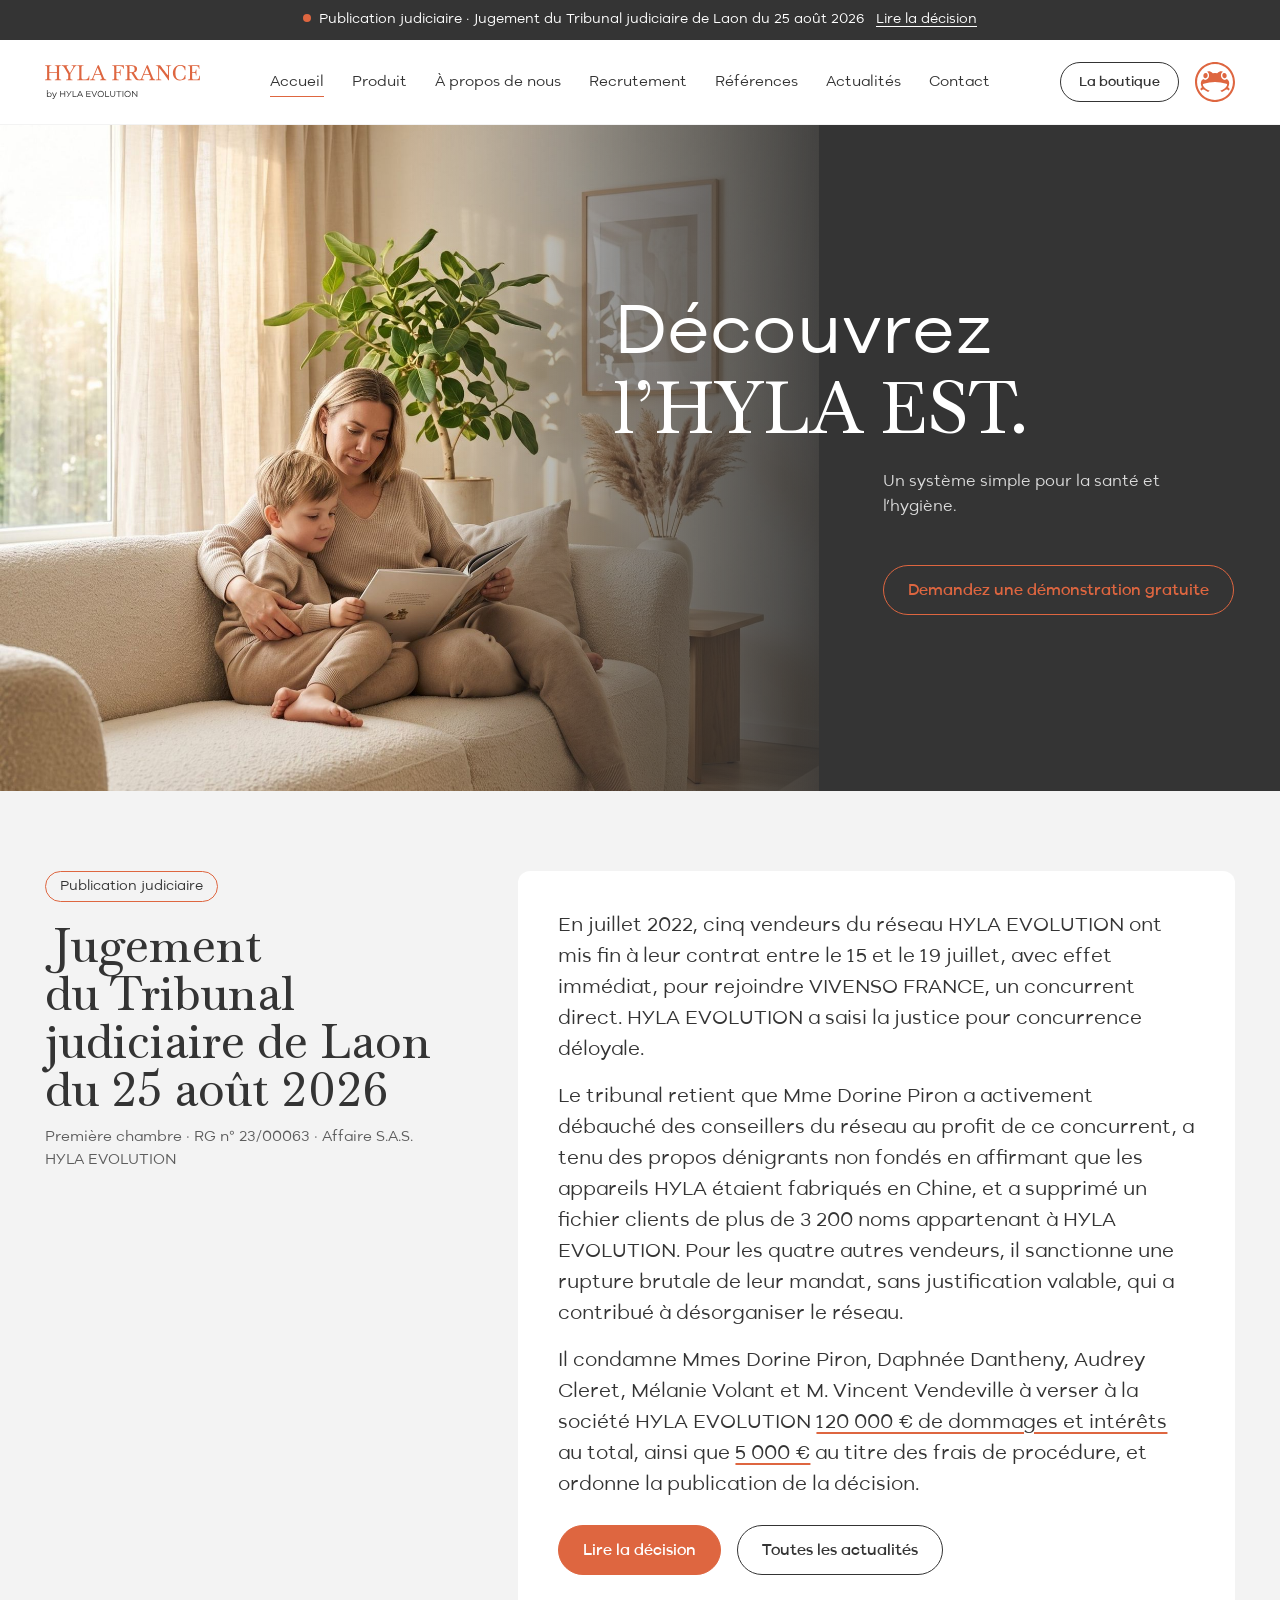
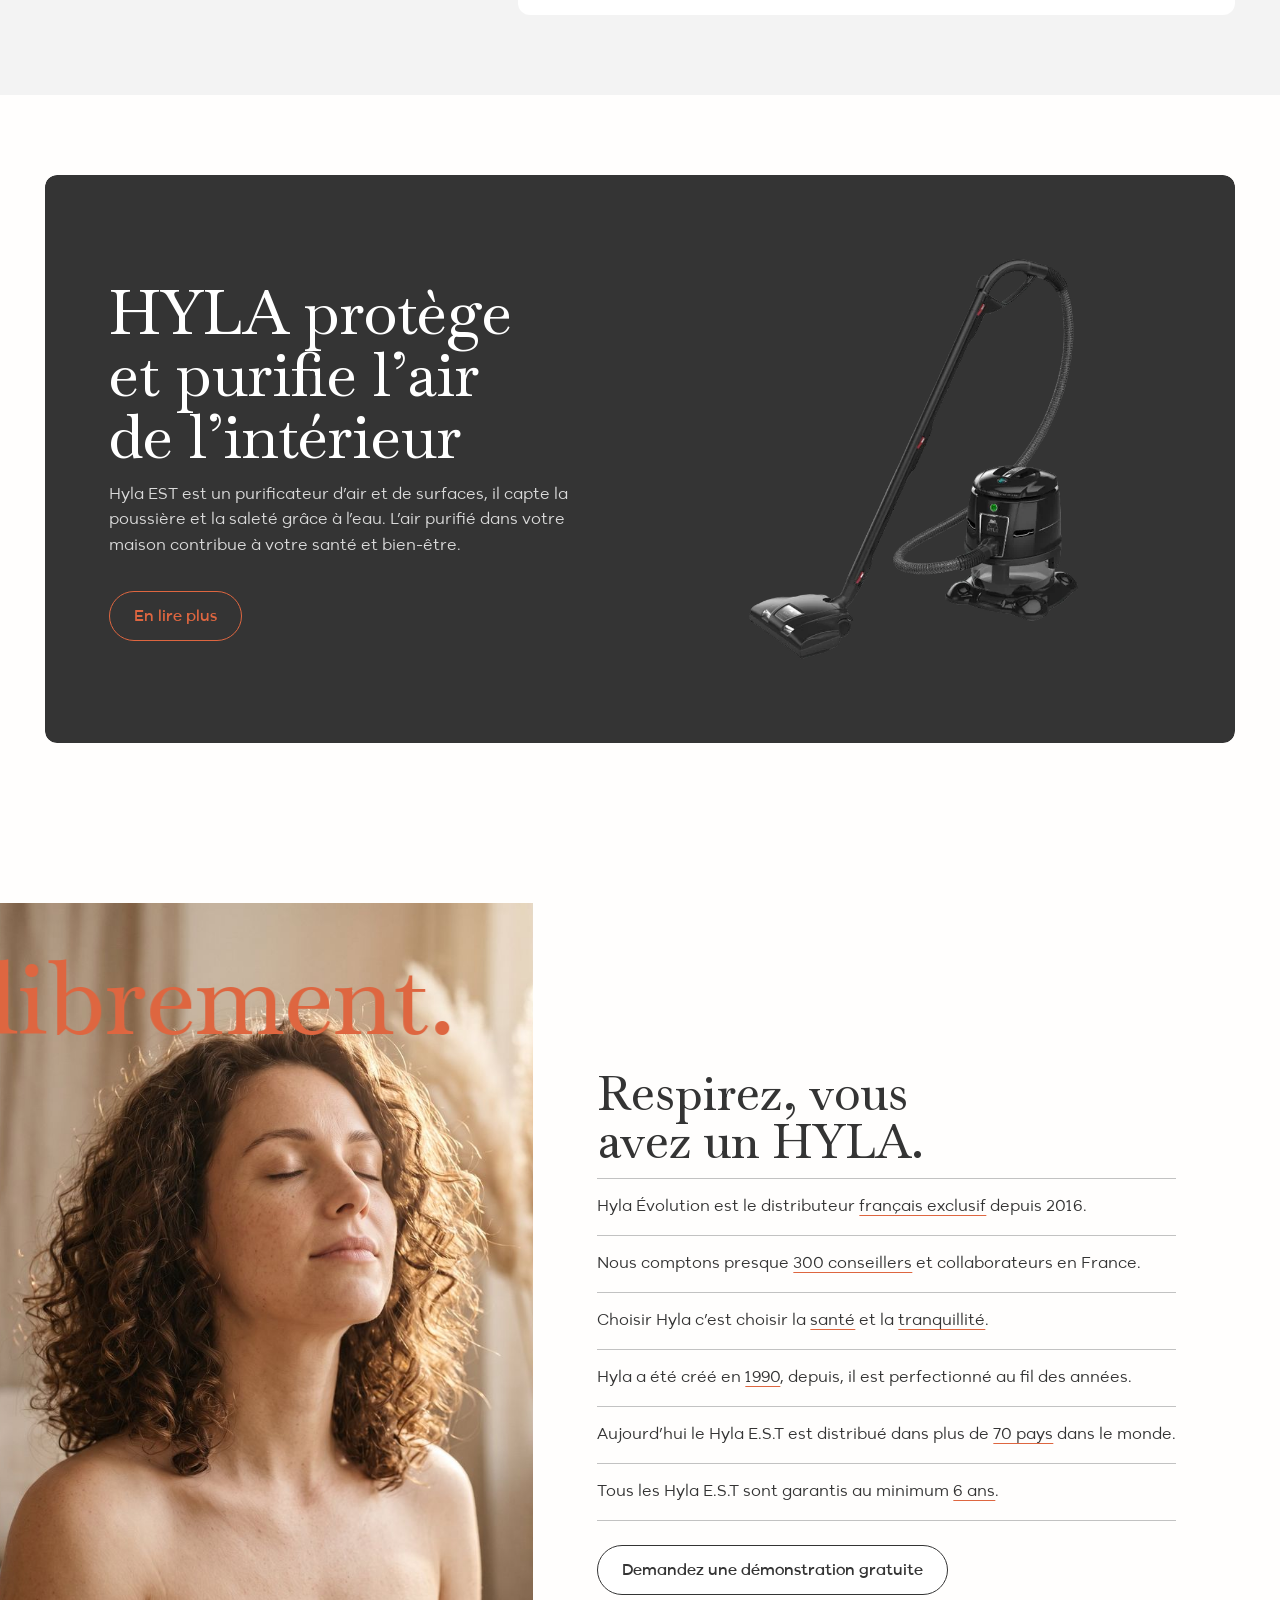
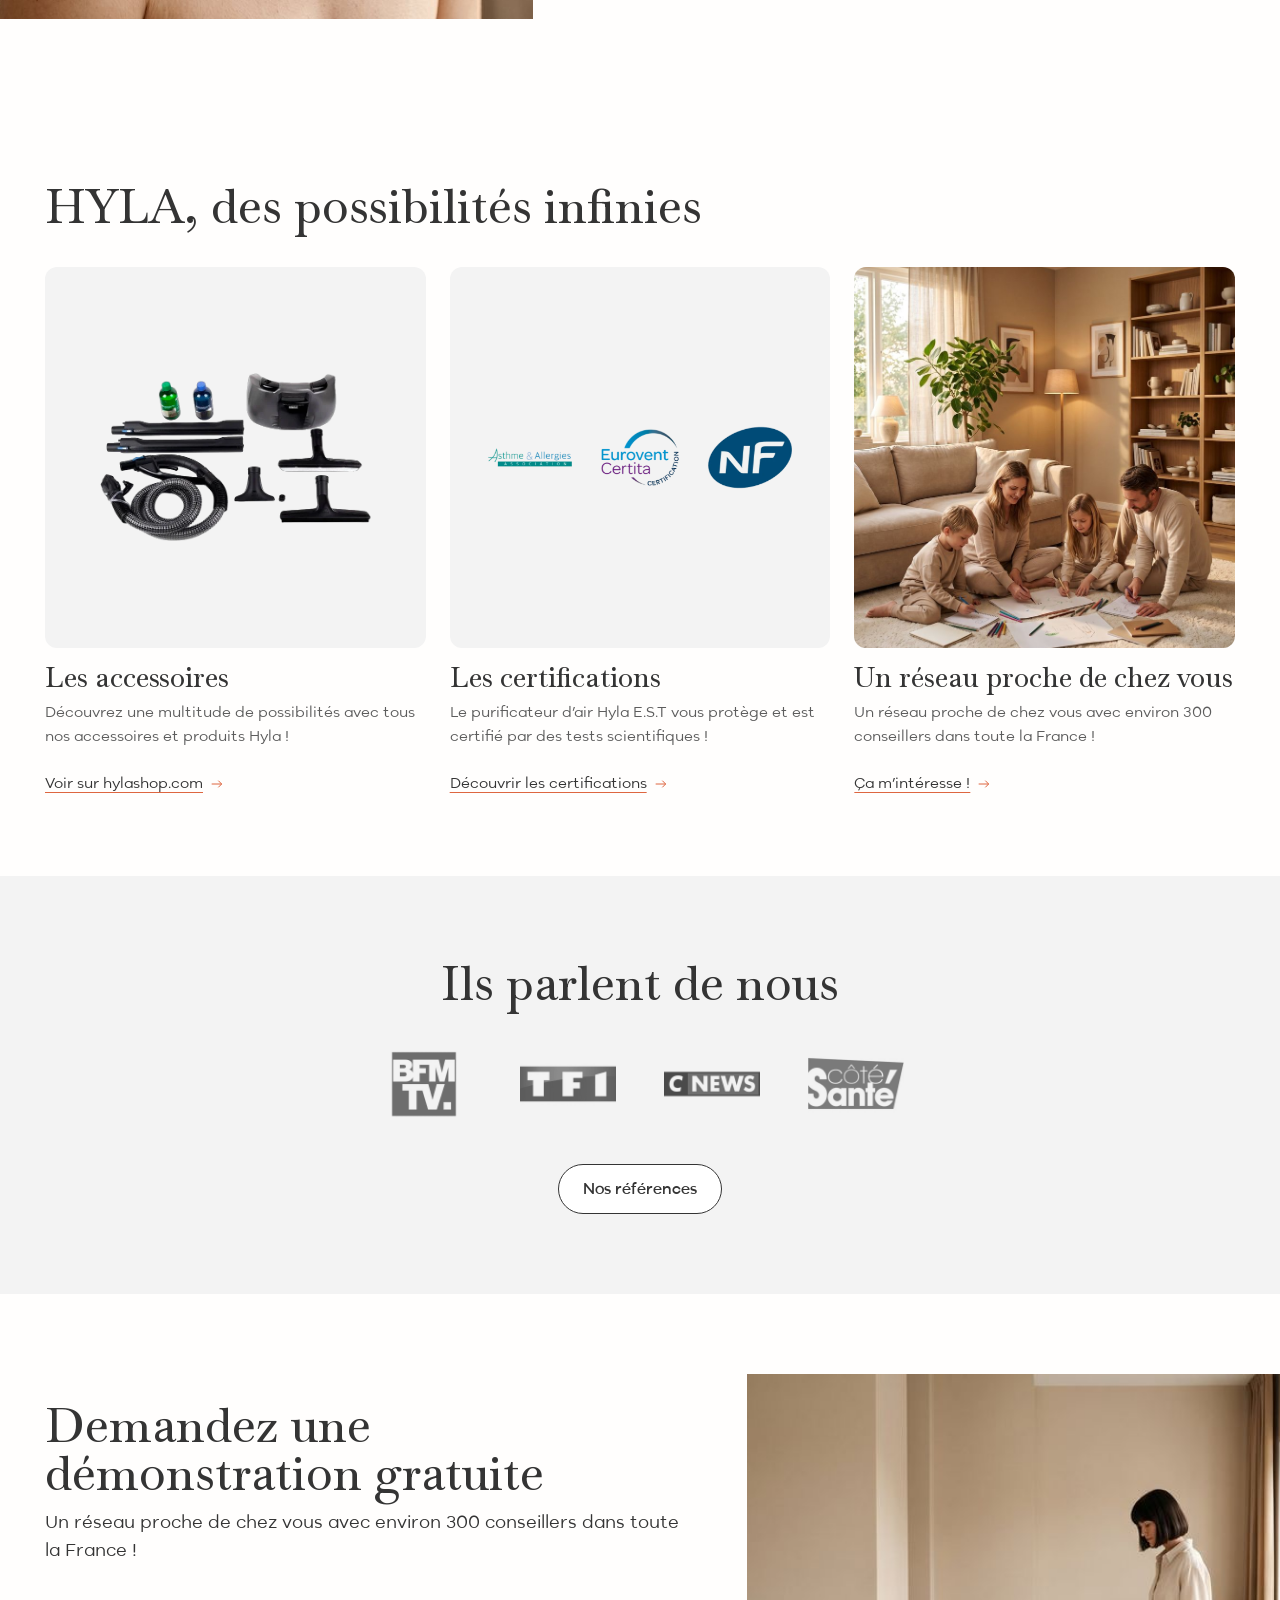
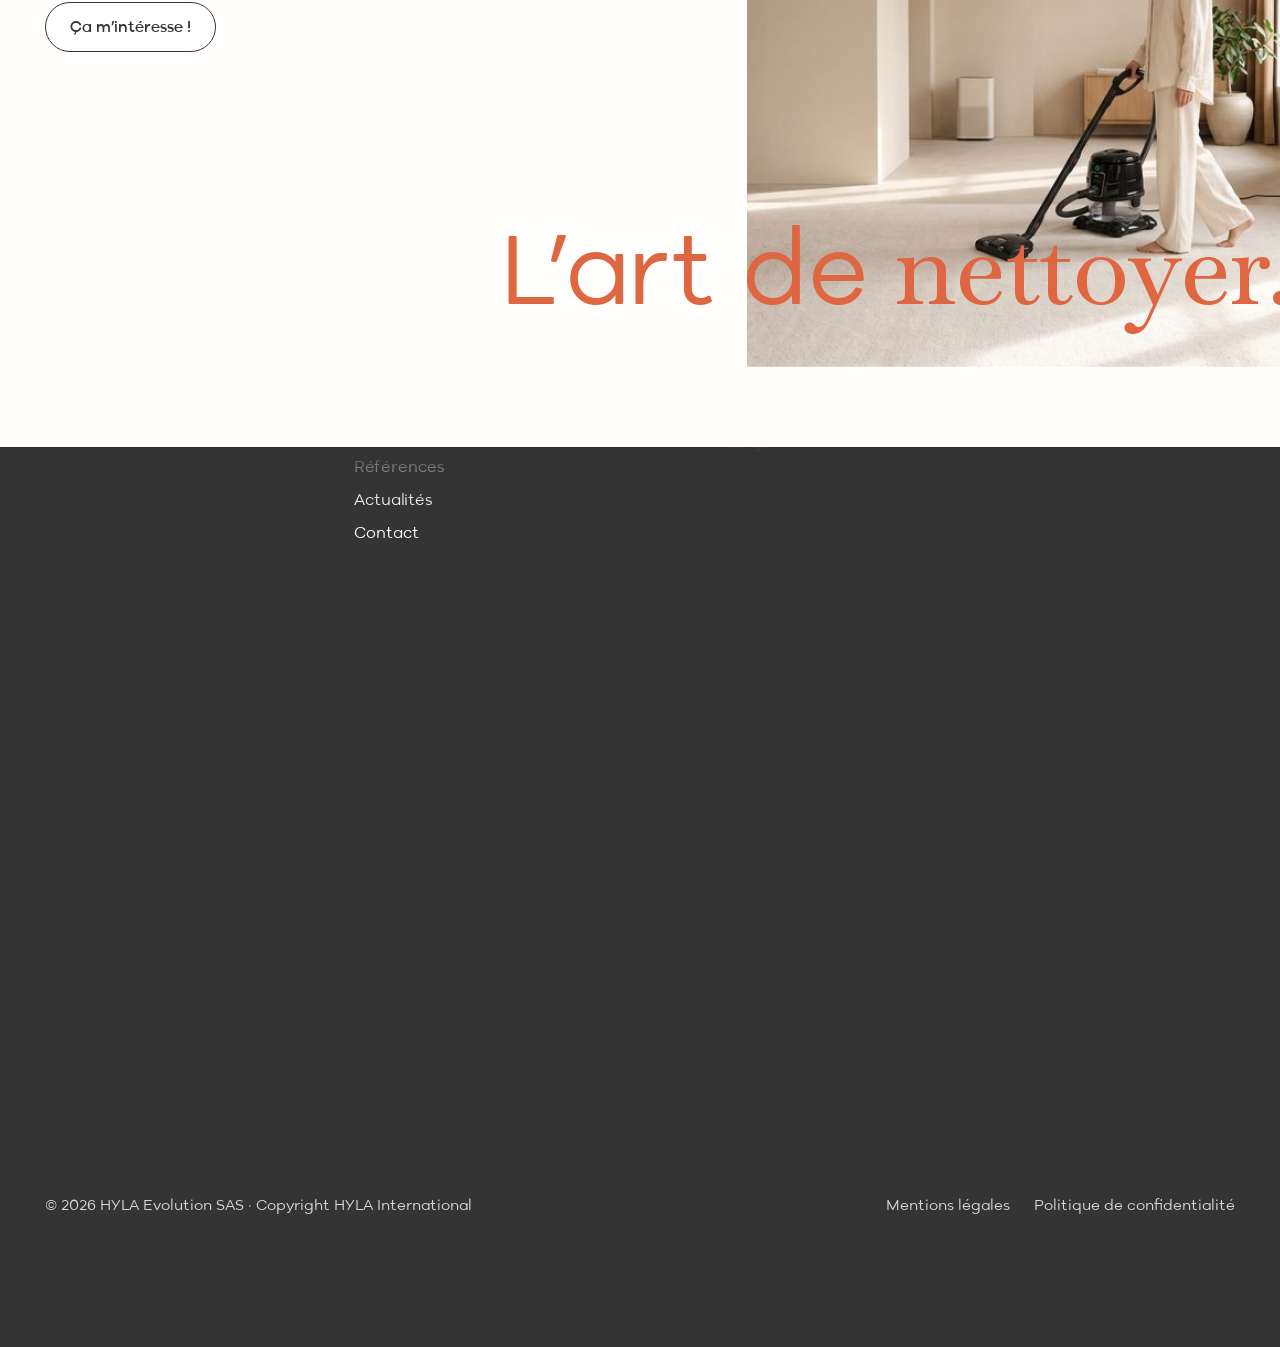
==== commit 1b947d22: "Publication apercu Co-Authored-By: Claude Opus 5.5 (1M context) <noreply@anthropic.com>" ====
--- a/index.html
+++ b/index.html
@@ -67,8 +67,10 @@
       <p class="hy-publi__ref">Première chambre · RG n° 23/00063 · Affaire S.A.S. HYLA EVOLUTION</p>
     </div>
     <div class="hy-publi__card hy-publi__resume">
-      <p>Le tribunal a jugé fautif le départ concerté et simultané de cinq vendeurs du réseau HYLA EVOLUTION en juillet 2022, qui a désorganisé le réseau.</p>
-      <p>Il condamne Mmes Dorine Piron, Daphnée Dantheny, Audrey Cleret, Mélanie Volant et M. Vincent Vendeville à verser à la société HYLA EVOLUTION <strong>120 000 € de dommages et intérêts</strong> au total, ainsi que <strong>5 000 €</strong> au titre des frais de procédure, et ordonne la publication de la décision.</p>
+      <p>En juillet 2022, cinq vendeurs du réseau HYLA EVOLUTION ont mis fin à leur contrat entre le 15 et le 19 juillet, avec effet immédiat, pour rejoindre VIVENSO FRANCE, un concurrent direct. HYLA EVOLUTION a saisi la justice pour concurrence déloyale.</p>
+<p>Le tribunal retient que Mme Dorine Piron a activement débauché des conseillers du réseau au profit de ce concurrent, a tenu des propos dénigrants non fondés en affirmant que les appareils HYLA étaient fabriqués en Chine, et a supprimé un fichier clients de plus de 3 200 noms appartenant à HYLA EVOLUTION. Pour les quatre autres vendeurs, il sanctionne une rupture brutale de leur mandat, sans justification valable, qui a contribué à désorganiser le réseau.</p>
+<p>Il condamne Mmes Dorine Piron, Daphnée Dantheny, Audrey Cleret, Mélanie Volant et M. Vincent Vendeville à verser à la société HYLA EVOLUTION <strong>120 000 € de dommages et intérêts</strong> au total, ainsi que <strong>5 000 €</strong> au titre des frais de procédure, et ordonne la publication de la décision.</p>
+
       <div class="hy-btns">
         <a class="hy-btn hy-btn--filled" href="actualites/jugement-tribunal-judiciaire-laon-25-aout-2026/"><span class="hy-btn__wrapper"><span class="hy-btn__default">Lire la décision</span><span class="hy-btn__hover" aria-hidden="true">Lire la décision</span></span></a>
         <a class="hy-btn hy-btn--secondary" href="actualites/"><span class="hy-btn__wrapper"><span class="hy-btn__default">Toutes les actualités</span><span class="hy-btn__hover" aria-hidden="true">Toutes les actualités</span></span></a>
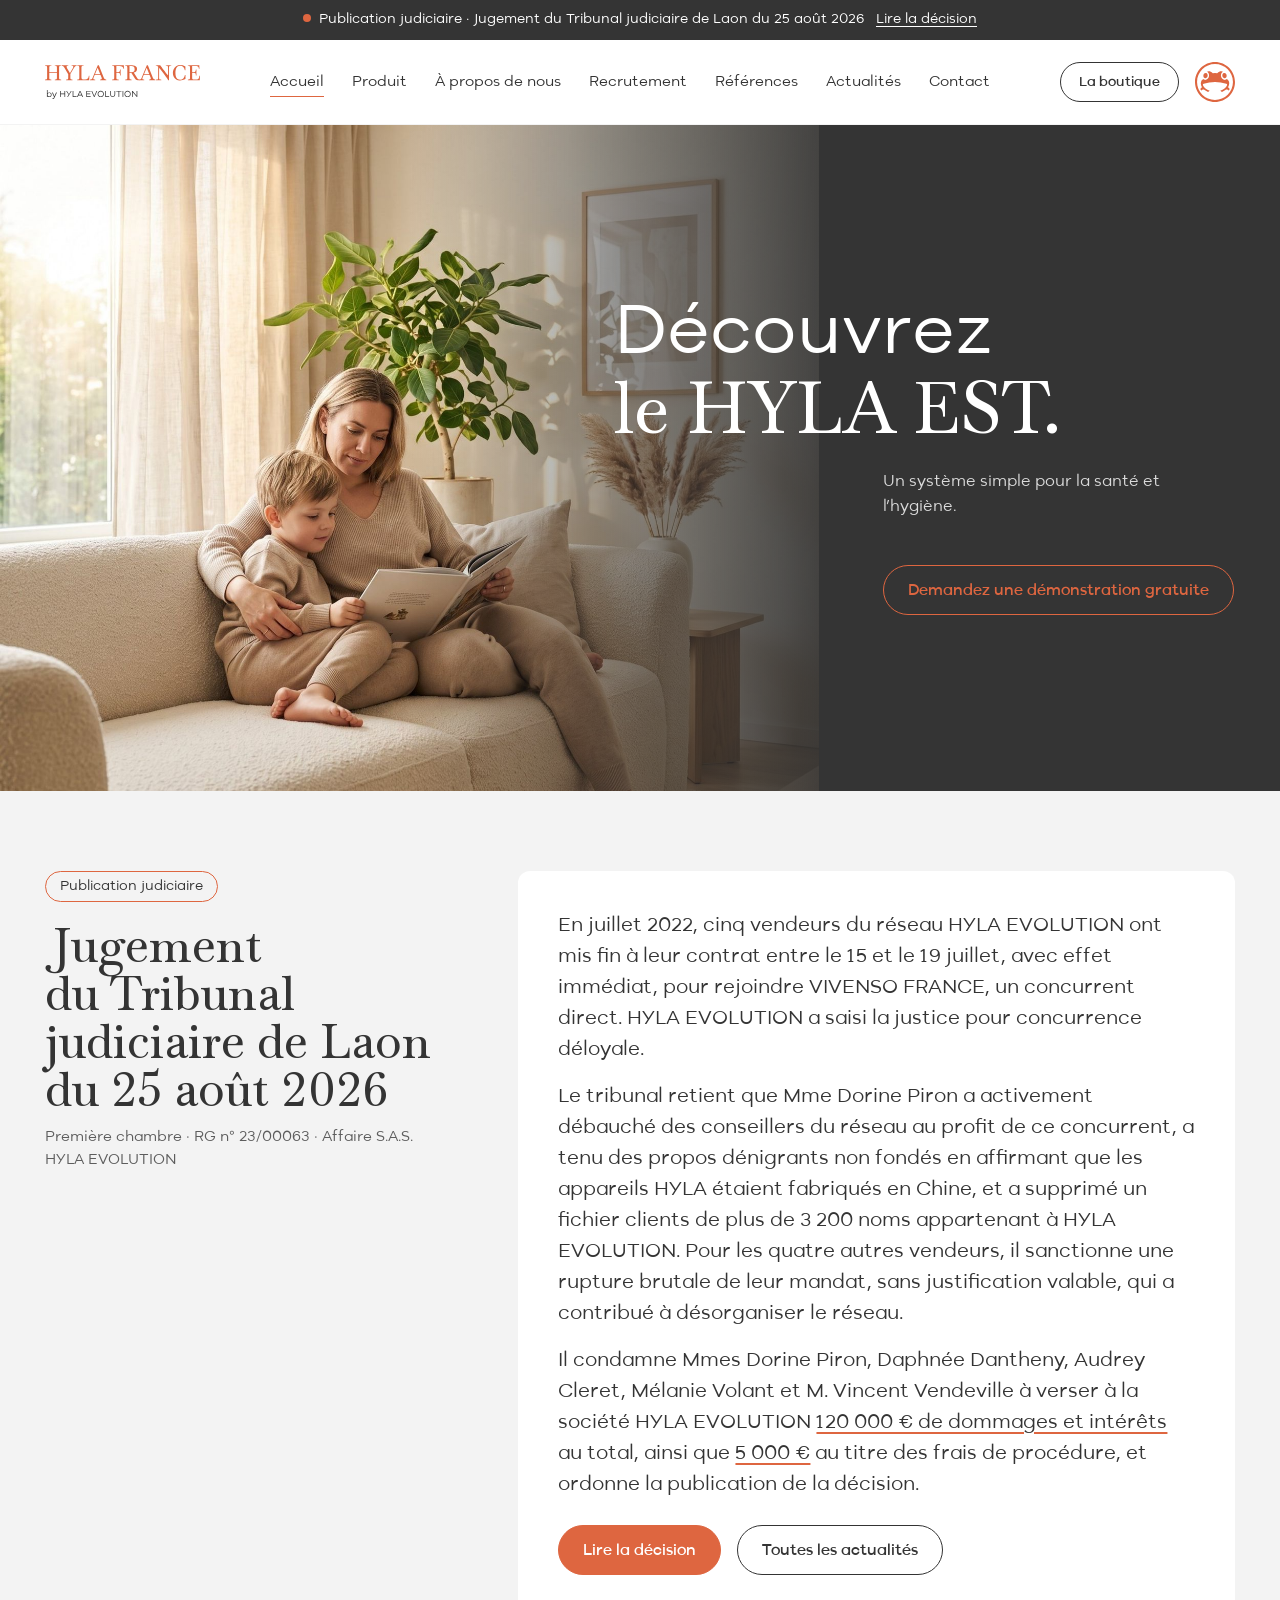
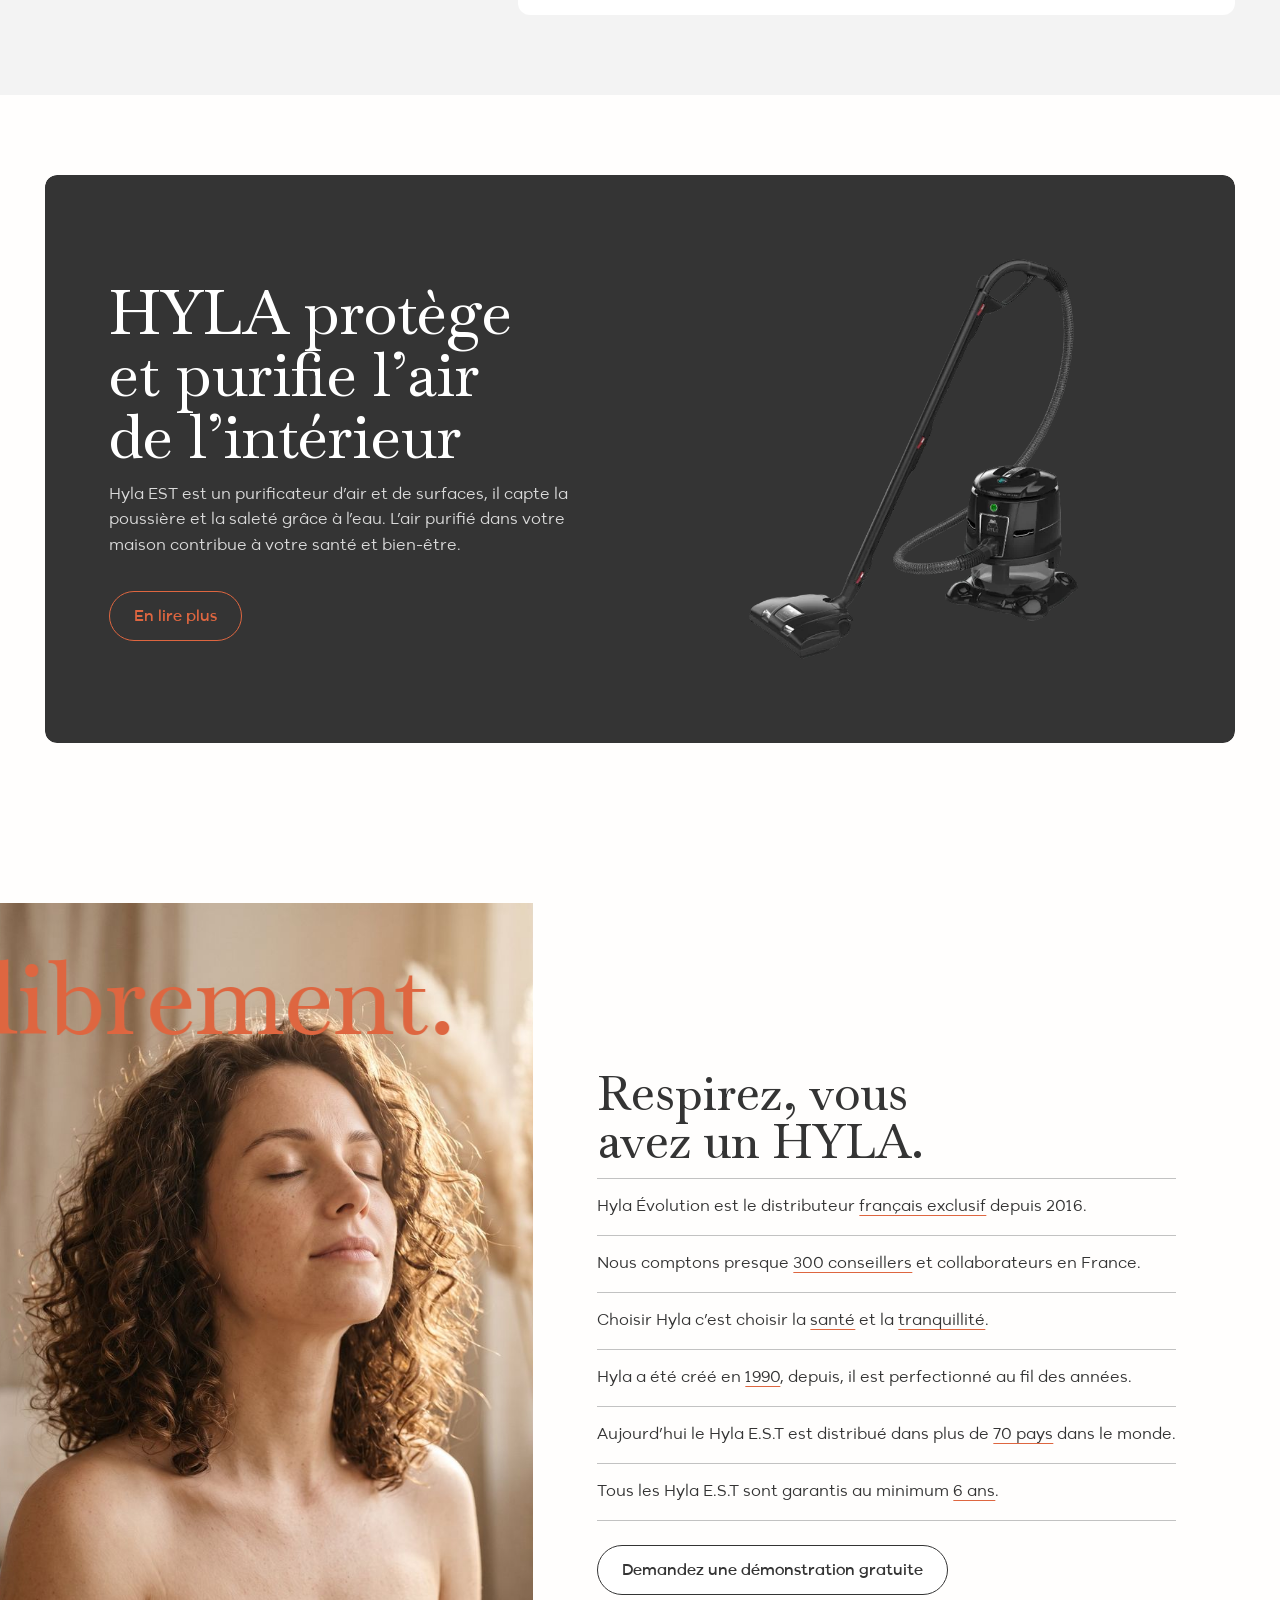
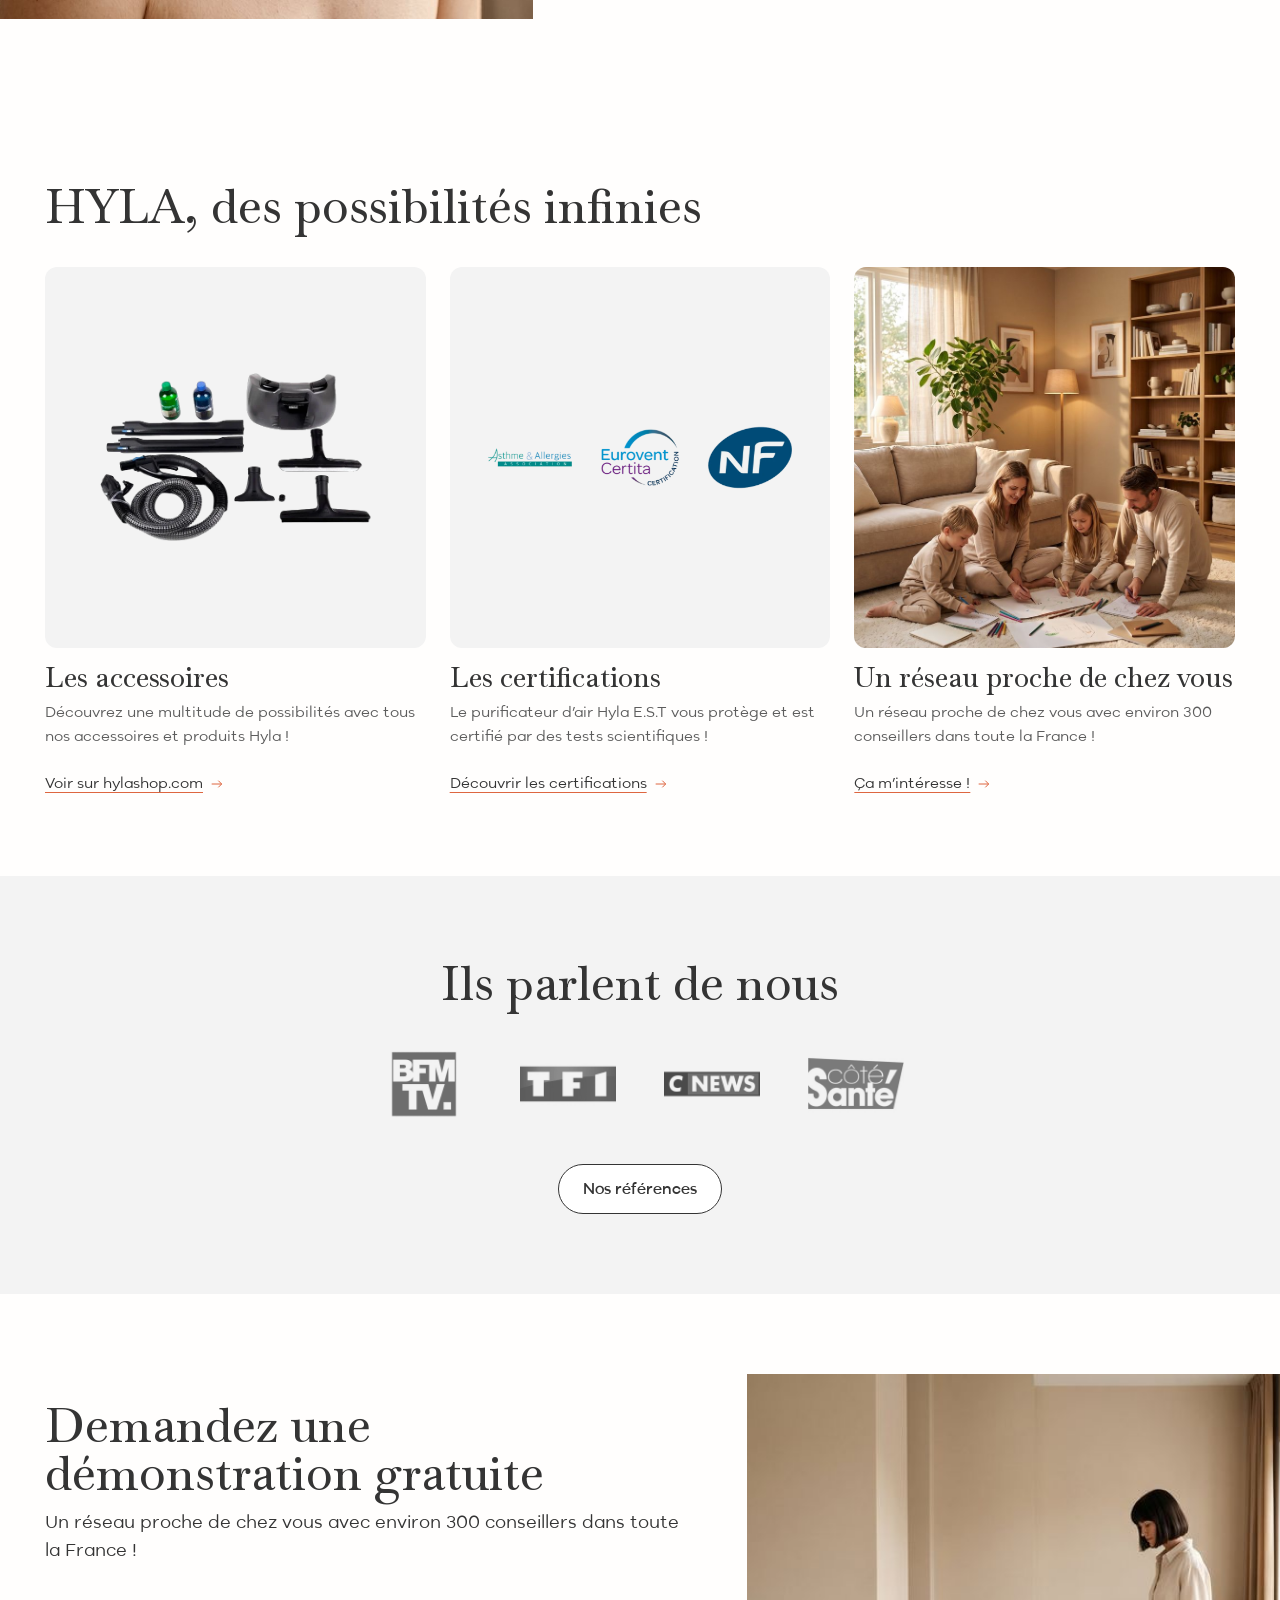
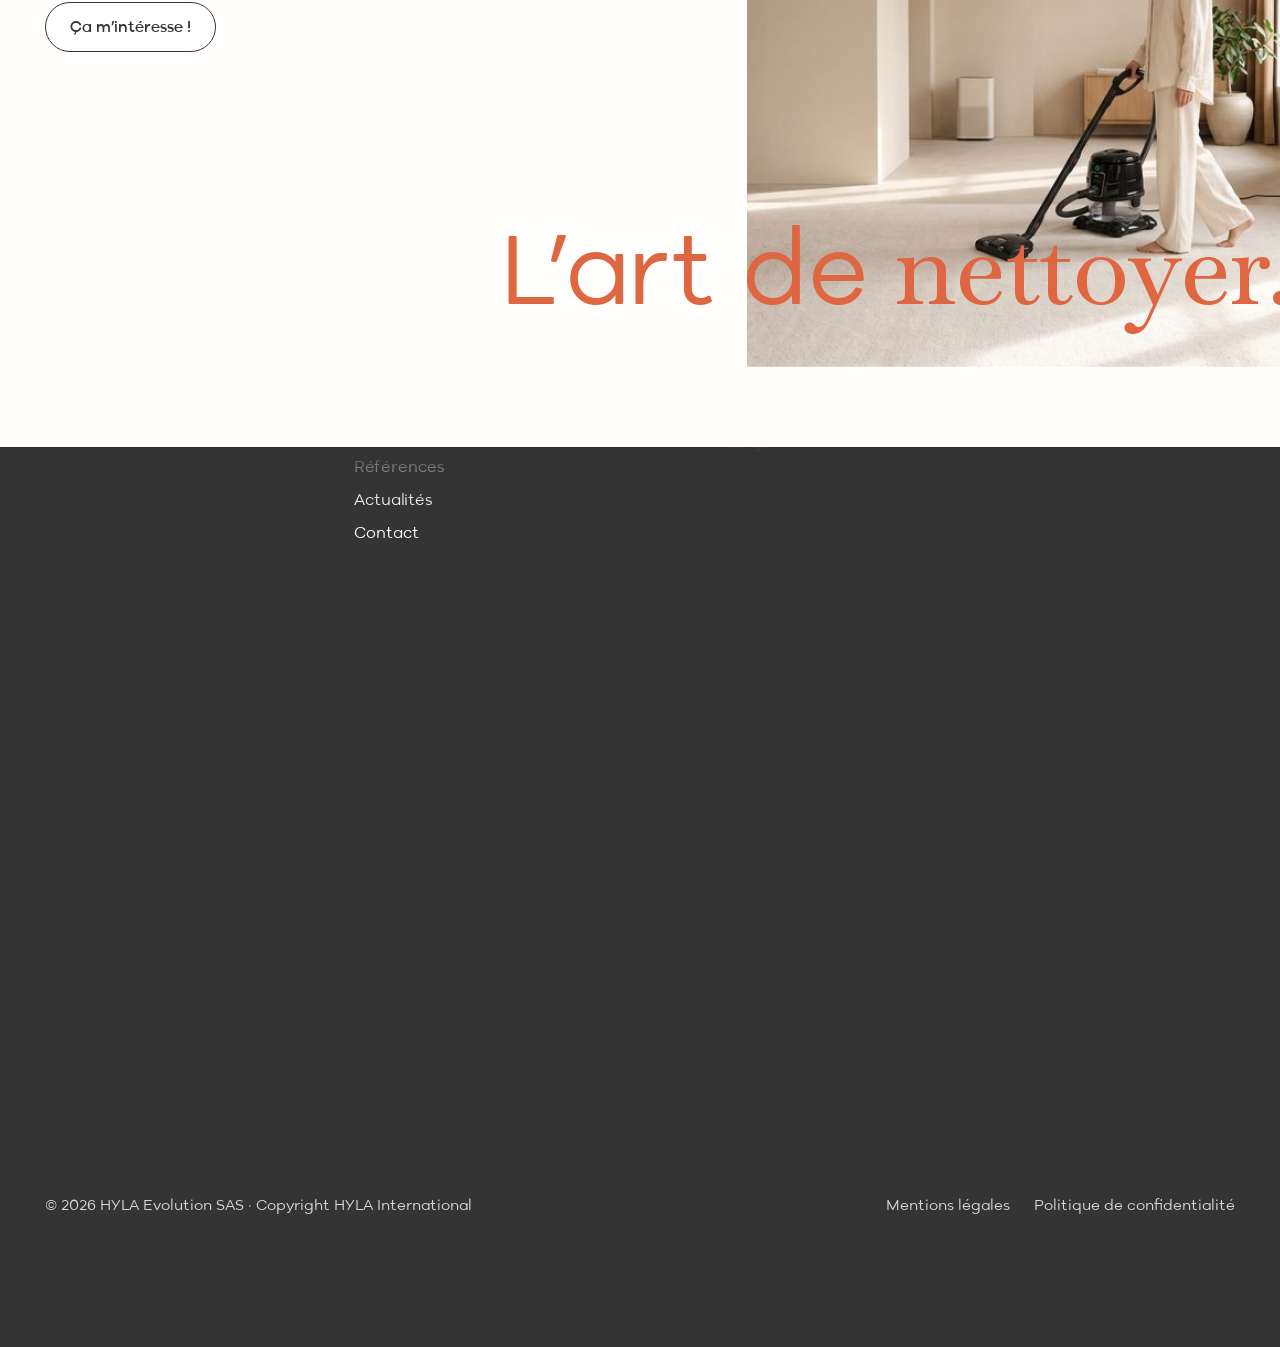
==== commit 96736e08: "Publication apercu Co-Authored-By: Claude Opus 5.5 (1M context) <noreply@anthropic.com>" ====
--- a/index.html
+++ b/index.html
@@ -3,14 +3,14 @@
 <head>
 <meta charset="utf-8">
 <meta name="viewport" content="width=device-width, initial-scale=1">
-<title>HYLA France — Découvrez l'HYLA EST | HYLA Evolution</title>
+<title>HYLA France — Découvrez le HYLA EST | HYLA Evolution</title>
 <meta name="description" content="HYLA Evolution, importateur exclusif HYLA en France : le HYLA EST purifie l'air et les surfaces grâce à l'eau. Démonstration gratuite.">
 <meta name="robots" content="noindex, nofollow">
 <link rel="canonical" href="https://www.hyla.fr/">
 <meta property="og:type" content="website">
 <meta property="og:locale" content="fr_FR">
 <meta property="og:site_name" content="HYLA France">
-<meta property="og:title" content="HYLA France — Découvrez l'HYLA EST | HYLA Evolution">
+<meta property="og:title" content="HYLA France — Découvrez le HYLA EST | HYLA Evolution">
 <meta property="og:description" content="HYLA Evolution, importateur exclusif HYLA en France : le HYLA EST purifie l'air et les surfaces grâce à l'eau. Démonstration gratuite.">
 <meta property="og:url" content="https://www.hyla.fr/">
 <meta property="og:image" content="https://www.hyla.fr/assets/img/hyla-ia-hero-lecture-canape-1600.jpg">
@@ -53,7 +53,7 @@
 <section class="hy-hero">
   <div class="hy-hero__media"><img src="assets/img/hyla-ia-hero-lecture-canape-1600.jpg" srcset="assets/img/hyla-ia-hero-lecture-canape-800.jpg 800w, assets/img/hyla-ia-hero-lecture-canape-1600.jpg 1600w" sizes="(min-width: 992px) 64vw, 100vw" width="1600" height="1377" alt="Une mère et son enfant lisent ensemble sur un canapé, dans un intérieur lumineux" loading="eager" fetchpriority="high"></div>
   <div class="hy-hero__panel">
-    <h1 class="hy-hero__title"><span class="hy-pairing">Découvrez</span> <span class="hy-pairing-end">l’HYLA EST.</span></h1>
+    <h1 class="hy-hero__title"><span class="hy-pairing">Découvrez</span> <span class="hy-pairing-end">le HYLA EST.</span></h1>
     <p class="hy-hero__text">Un système simple pour la santé et l’hygiène.</p>
     <a class="hy-btn hy-btn--primary" href="contact/"><span class="hy-btn__wrapper"><span class="hy-btn__default">Demandez une démonstration gratuite</span><span class="hy-btn__hover" aria-hidden="true">Demandez une démonstration gratuite</span></span></a>
   </div>
--- a/assets/css/site.css
+++ b/assets/css/site.css
@@ -467,9 +467,10 @@
 .hy-video__play svg{width:24px;height:24px;margin-left:3px}
 .hy-video__titre{position:absolute;left:20px;right:20px;bottom:16px;font-size:15px;line-height:1.4;text-shadow:0 1px 8px rgba(52,52,52,.6)}
 .hy-video iframe{position:absolute;inset:0;width:100%;height:100%;border:0}
-.hy-video--sombre{background:var(--hy-ink)}
-.hy-video__marque{position:absolute;left:20px;top:20px;width:56px;height:56px;border-radius:4px;overflow:hidden}
-.hy-video__marque img{position:static;width:100%;height:100%;object-fit:cover;opacity:1;filter:grayscale(1)}
+/* Miniature officielle de la vidéo : pleine opacité, voile anthracite en bas pour lire le titre */
+.hy-video--miniature img{opacity:1}
+.hy-video--miniature::after{content:"";position:absolute;inset:auto 0 0 0;height:45%;background:linear-gradient(0deg,rgba(52,52,52,.85),rgba(52,52,52,0));pointer-events:none}
+.hy-video--miniature .hy-video__titre{z-index:1}
 .hy-video-note{margin-top:8px;font-size:13px;color:var(--hy-muted)}
 .hy-avis-note{font-size:13px;color:var(--hy-muted);max-width:78ch}
 
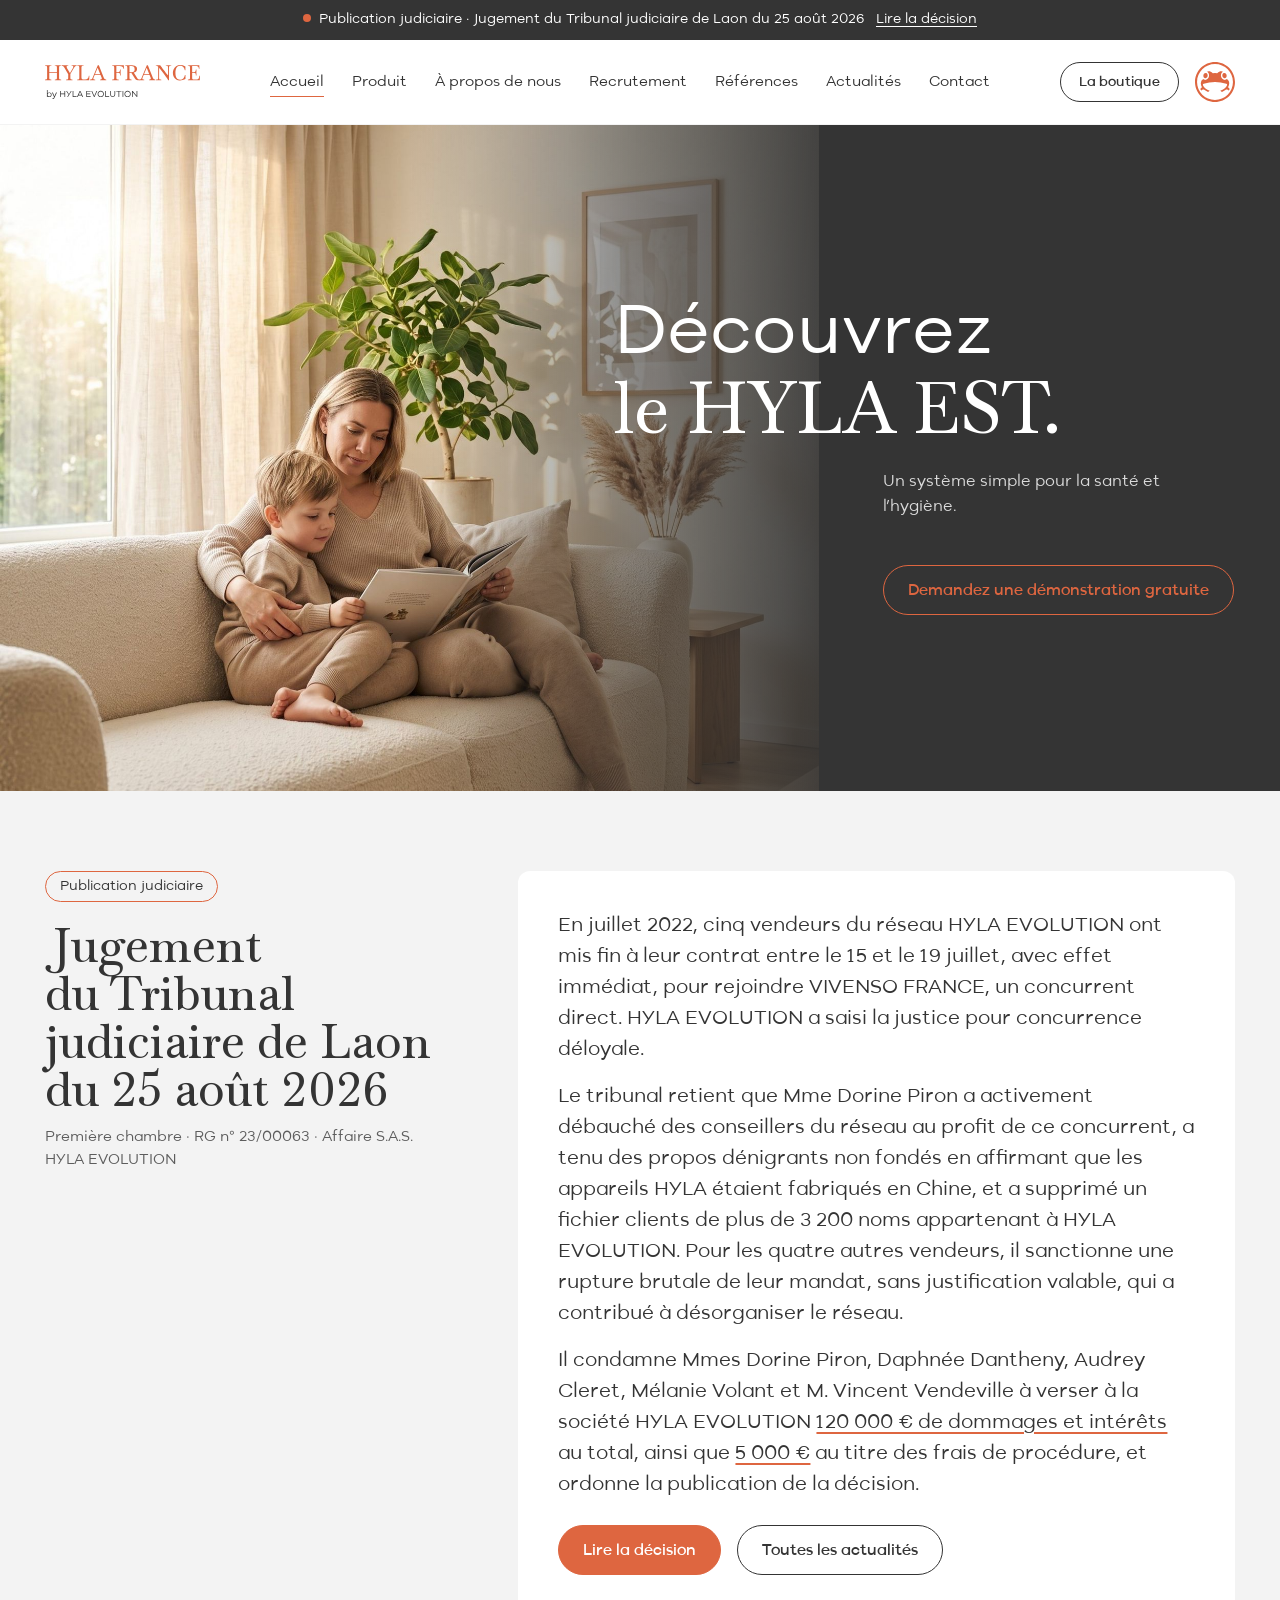
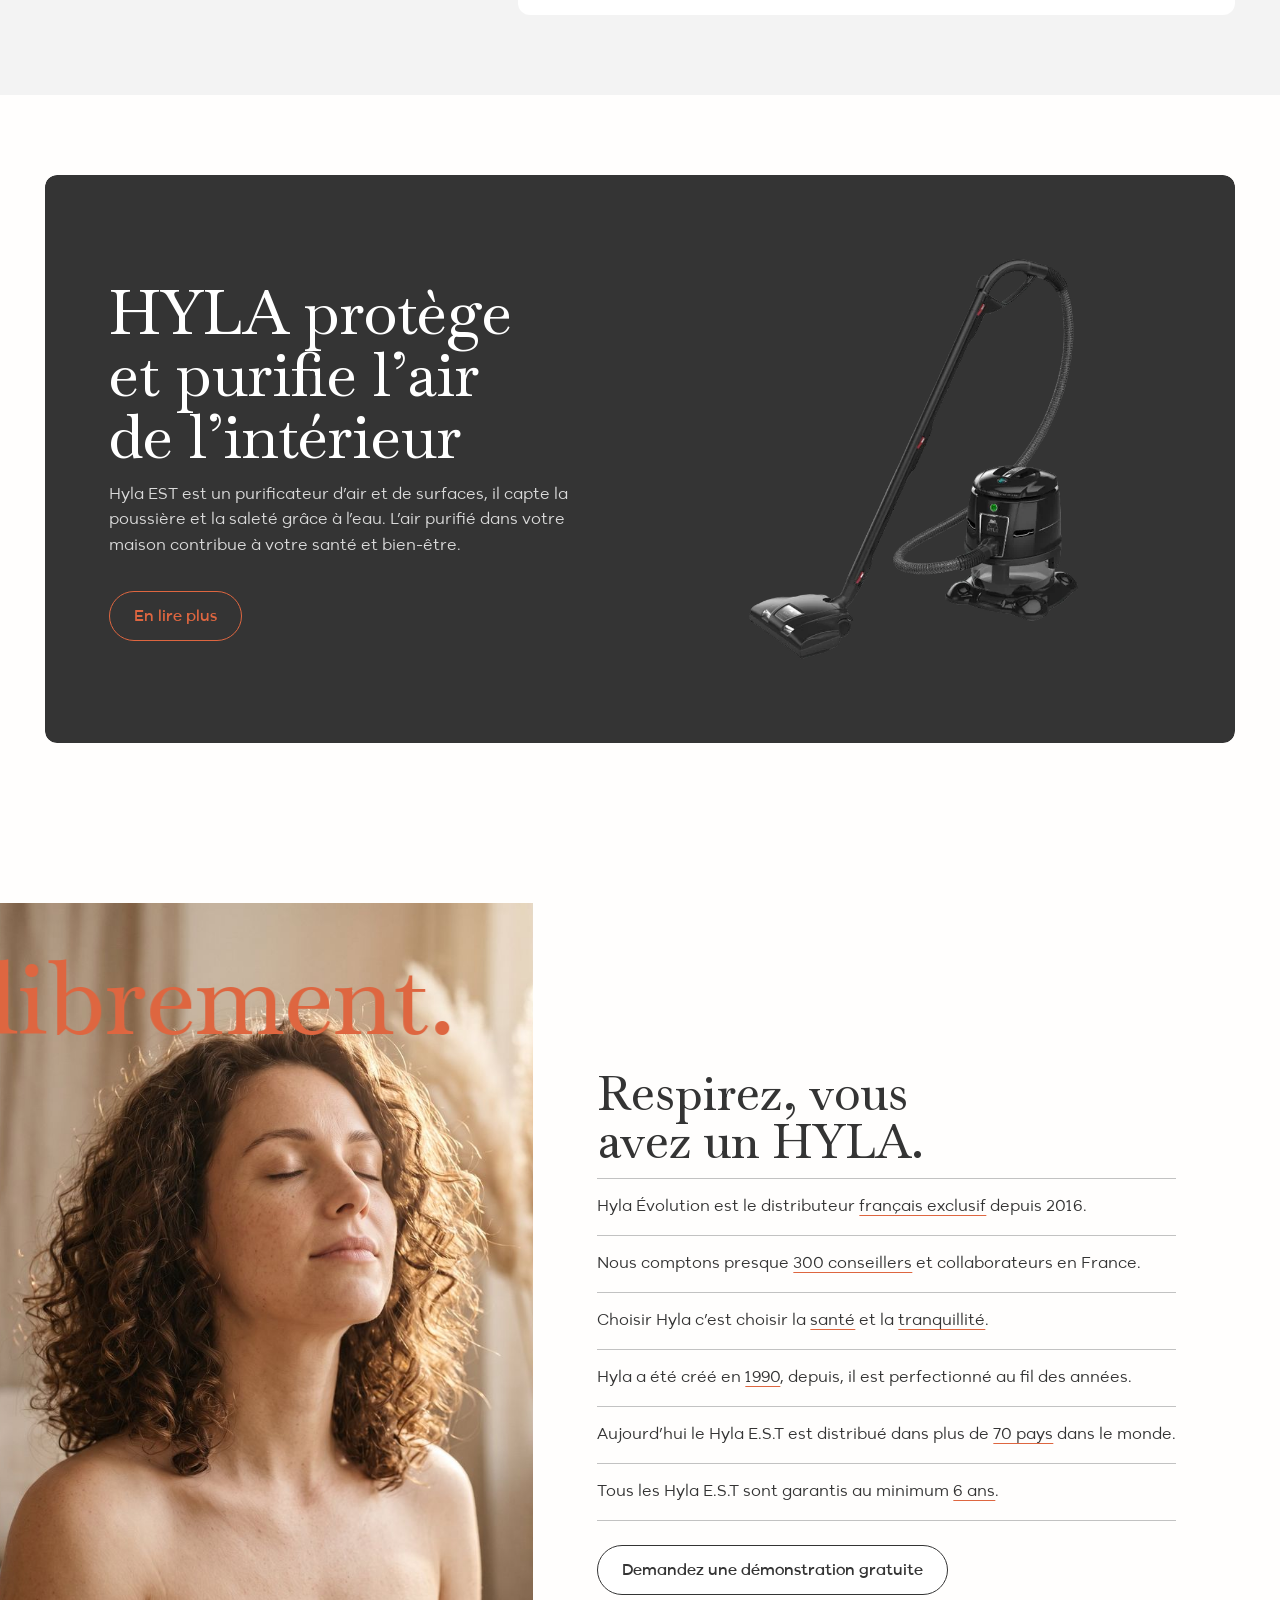
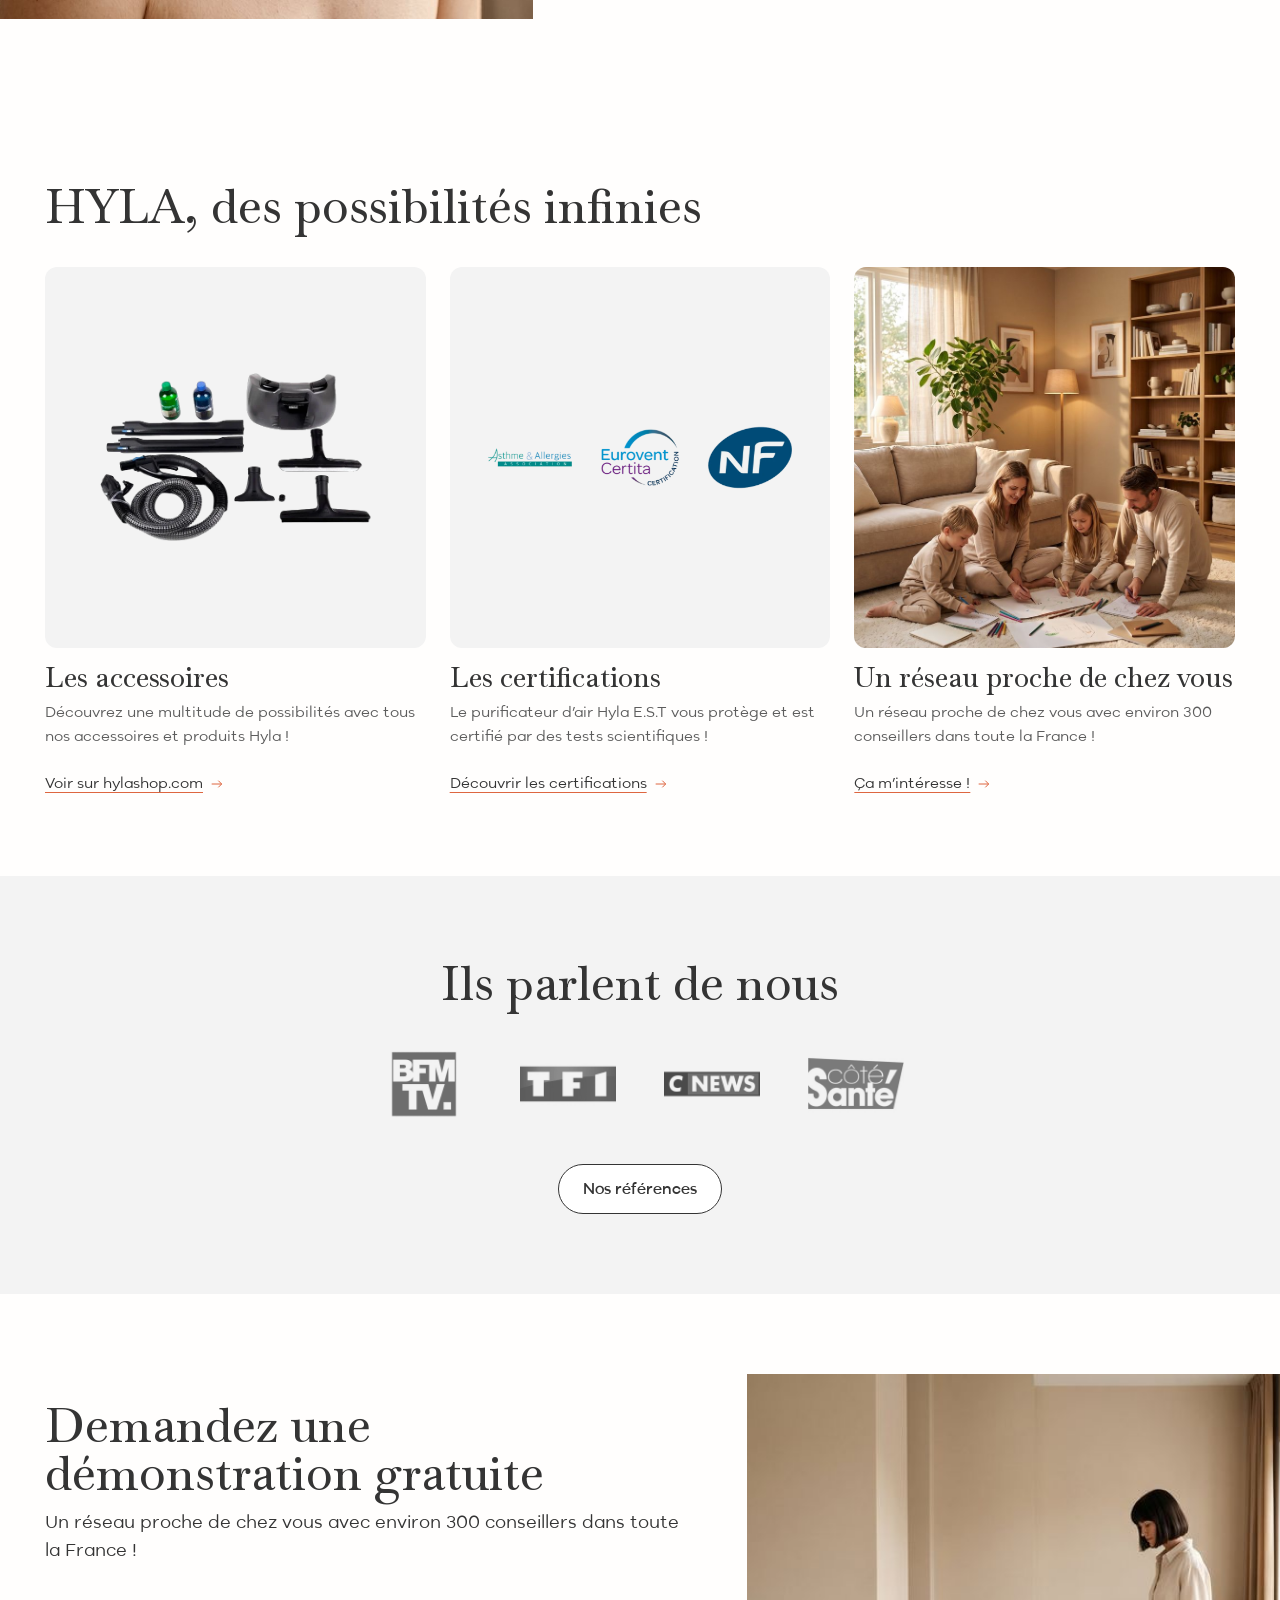
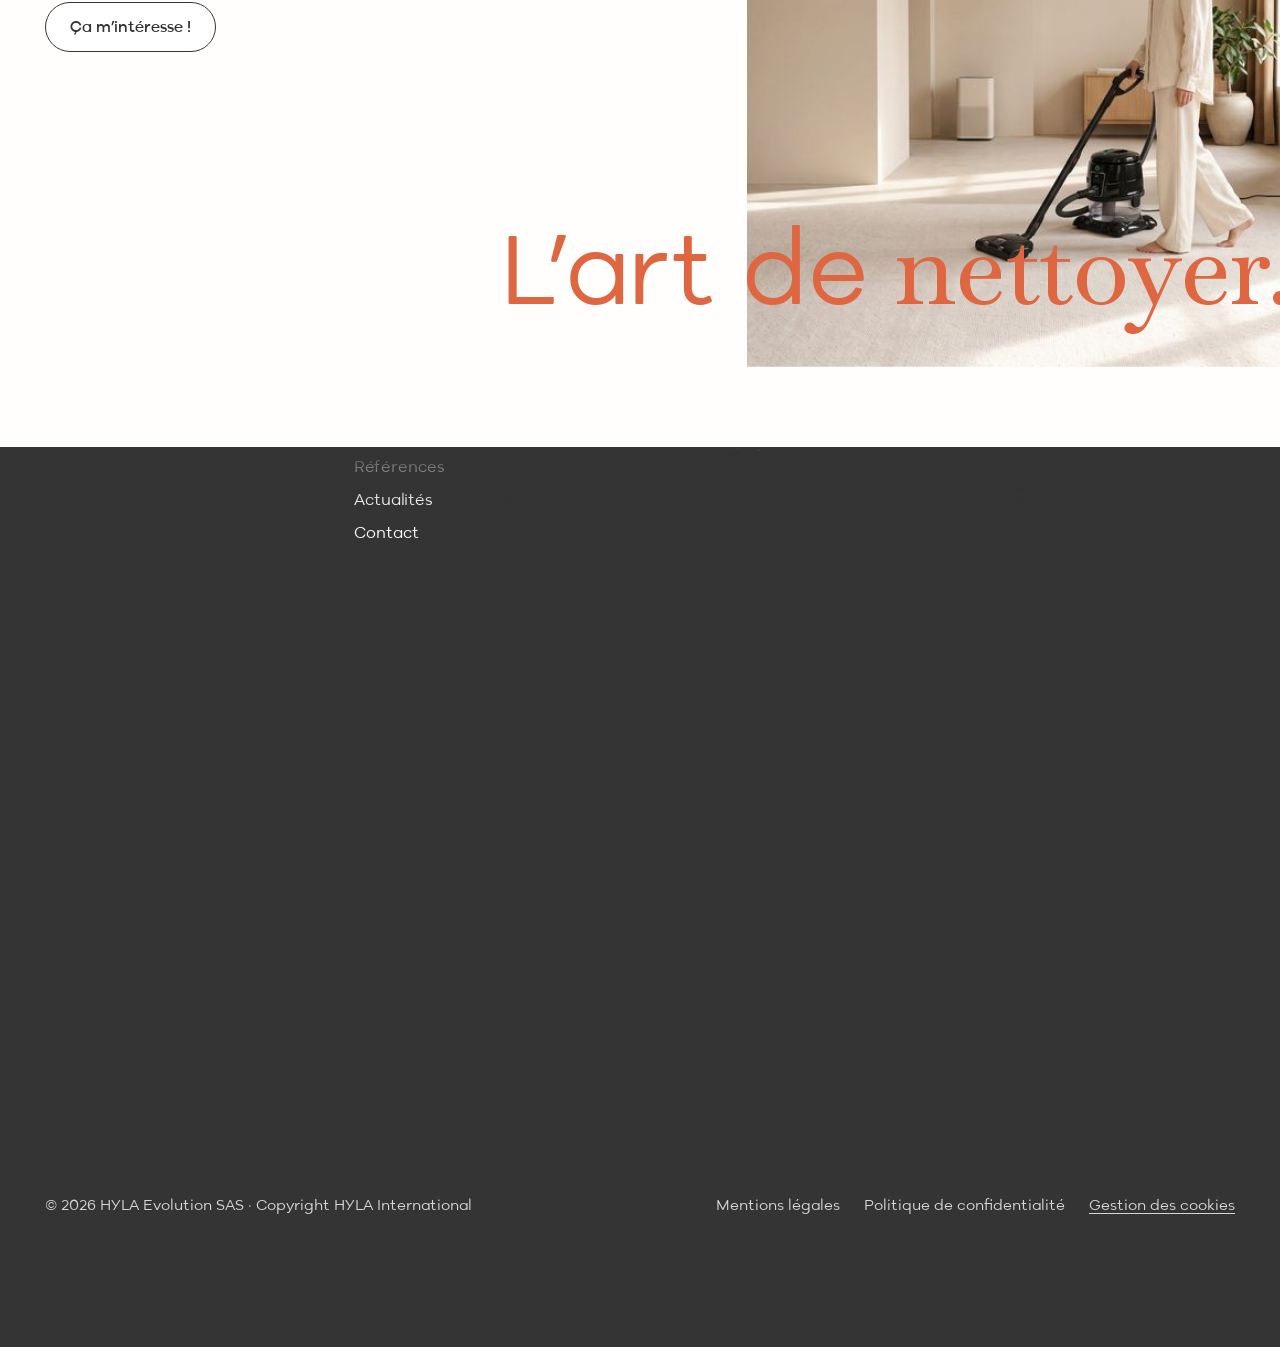
==== commit 06021f7d: "Publication apercu Co-Authored-By: Claude Opus 5.5 (1M context) <noreply@anthropic.com>" ====
--- a/index.html
+++ b/index.html
@@ -19,7 +19,8 @@
 <link rel="apple-touch-icon" href="assets/logos/apple-touch-icon.png">
 <link rel="preload" href="assets/fonts/hyla-headline-regular.woff2" as="font" type="font/woff2" crossorigin>
 <link rel="preload" href="assets/fonts/hyla-sans-regular.woff2" as="font" type="font/woff2" crossorigin>
-<link rel="stylesheet" href="assets/css/site.css?v=20261105">
+<link rel="stylesheet" href="assets/vendor/cookieconsent/cookieconsent.css?v=3.3.0">
+<link rel="stylesheet" href="assets/css/site.css?v=20261106">
 </head>
 <body>
 <a class="skip" href="#contenu">Aller au contenu</a>
@@ -217,10 +218,13 @@
       <ul>
         <li><a href="mentions-legales/">Mentions légales</a></li>
         <li><a href="politique-de-confidentialite/">Politique de confidentialité</a></li>
+        <li><button class="hf-cookies" type="button" data-cc="show-preferencesModal">Gestion des cookies</button></li>
       </ul>
     </div>
   </div>
 </footer>
-<script src="assets/js/site.js?v=20261105" defer></script>
+<script src="assets/js/site.js?v=20261106" defer></script>
+<script src="assets/vendor/cookieconsent/cookieconsent.umd.js?v=3.3.0" defer></script>
+<script src="assets/js/consent.js?v=20261106" data-confidentialite="politique-de-confidentialite/" defer></script>
 </body>
 </html>
--- a/assets/vendor/cookieconsent/cookieconsent.css
+++ b/assets/vendor/cookieconsent/cookieconsent.css
@@ -0,0 +1 @@
+#cc-main{background:transparent;color:var(--cc-primary-color);font-family:var(--cc-font-family);font-size:16px;font-weight:400;-webkit-font-smoothing:antialiased;-moz-osx-font-smoothing:grayscale;text-rendering:optimizeLegibility;position:relative;line-height:1.15;-webkit-text-size-adjust:100%;z-index:var(--cc-z-index);position:fixed}#cc-main :after,#cc-main :before,#cc-main a,#cc-main button,#cc-main div,#cc-main h2,#cc-main input,#cc-main label,#cc-main p,#cc-main span{all:unset;box-sizing:border-box}#cc-main .pm__badge,#cc-main button{all:initial;box-sizing:border-box;color:unset;visibility:unset}#cc-main .pm__badge,#cc-main a,#cc-main button,#cc-main input{font-family:inherit;font-size:100%;line-height:normal;margin:0;outline:revert;outline-offset:2px;cursor:pointer;overflow:hidden;-webkit-appearance:none;appearance:none}#cc-main svg{display:block;width:auto;height:auto;overflow:hidden;fill:none;width:100%}#cc-main path{fill:inherit;stroke:inherit;stroke-width:inherit}#cc-main caption,#cc-main table,#cc-main tbody,#cc-main td,#cc-main th,#cc-main thead,#cc-main tr{all:revert;font-family:inherit;font-weight:inherit;color:inherit;font-size:inherit}:host,:root{--cc-font-family:-apple-system,BlinkMacSystemFont,"Segoe UI",Roboto,Helvetica,Arial,sans-serif,"Apple Color Emoji","Segoe UI Emoji","Segoe UI Symbol";--cc-modal-border-radius:.5rem;--cc-btn-border-radius:.4rem;--cc-modal-transition-duration:.25s;--cc-link-color:var(--cc-btn-primary-bg);--cc-modal-margin:1rem;--cc-z-index:2147483647;--cc-bg:#fff;--cc-primary-color:#2c2f31;--cc-secondary-color:#5e6266;--cc-btn-primary-bg:#30363c;--cc-btn-primary-color:#fff;--cc-btn-primary-border-color:var(--cc-btn-primary-bg);--cc-btn-primary-hover-bg:#000;--cc-btn-primary-hover-color:#fff;--cc-btn-primary-hover-border-color:var(--cc-btn-primary-hover-bg);--cc-btn-secondary-bg:#eaeff2;--cc-btn-secondary-color:var(--cc-primary-color);--cc-btn-secondary-border-color:var(--cc-btn-secondary-bg);--cc-btn-secondary-hover-bg:#d4dae0;--cc-btn-secondary-hover-color:#000;--cc-btn-secondary-hover-border-color:#d4dae0;--cc-separator-border-color:#f0f4f7;--cc-toggle-on-bg:var(--cc-btn-primary-bg);--cc-toggle-off-bg:#667481;--cc-toggle-on-knob-bg:#fff;--cc-toggle-off-knob-bg:var(--cc-toggle-on-knob-bg);--cc-toggle-enabled-icon-color:var(--cc-bg);--cc-toggle-disabled-icon-color:var(--cc-bg);--cc-toggle-readonly-bg:#d5dee2;--cc-toggle-readonly-knob-bg:#fff;--cc-toggle-readonly-knob-icon-color:var(--cc-toggle-readonly-bg);--cc-section-category-border:var(--cc-cookie-category-block-bg);--cc-cookie-category-block-bg:#f0f4f7;--cc-cookie-category-block-border:#f0f4f7;--cc-cookie-category-block-hover-bg:#e9eff4;--cc-cookie-category-block-hover-border:#e9eff4;--cc-cookie-category-expanded-block-bg:transparent;--cc-cookie-category-expanded-block-hover-bg:#dee4e9;--cc-overlay-bg:rgba(0,0,0,.65);--cc-webkit-scrollbar-bg:var(--cc-section-category-border);--cc-webkit-scrollbar-hover-bg:var(--cc-btn-primary-hover-bg);--cc-footer-bg:var(--cc-btn-secondary-bg);--cc-footer-color:var(--cc-secondary-color);--cc-footer-border-color:#e4eaed;--cc-pm-toggle-border-radius:4em}#cc-main.cc--rtl{direction:rtl}#cc-main .cm__title,#cc-main a,#cc-main b,#cc-main em,#cc-main strong{font-weight:600}#cc-main button>span{pointer-events:none}#cc-main .cc__link,#cc-main a{font-weight:600;position:relative;background-image:linear-gradient(currentColor,currentColor);background-position:0 100%;background-repeat:no-repeat;background-size:0 1px;transition:background-size .25s,color .25s}#cc-main .cc__link:hover,#cc-main a:hover{color:var(--cc-primary-color);background-size:100% 1px}#cc-main .cc__link{color:var(--cc-link-color)}#cc-main .cm__desc,#cc-main .pm__body{scrollbar-width:thin;overscroll-behavior:auto contain}@media screen and (min-width:640px){#cc-main ::-webkit-scrollbar,#cc-main ::-webkit-scrollbar-thumb,#cc-main ::-webkit-scrollbar-track{all:revert}#cc-main ::-webkit-scrollbar-thumb{border:.25rem solid var(--cc-bg);-webkit-background-clip:padding-box;background-clip:padding-box;border-radius:1rem;background:var(--cc-toggle-readonly-bg)}#cc-main ::-webkit-scrollbar-thumb:hover{background:var(--cc-toggle-off-bg)}#cc-main ::-webkit-scrollbar{background:transparent;width:12px}}html.disable--interaction.show--consent,html.disable--interaction.show--consent body{height:auto!important;overflow:hidden!important}@media(prefers-reduced-motion){#cc-main{--cc-modal-transition-duration:0s}}.cc--darkmode{--cc-bg:#161a1c;--cc-primary-color:#ebf3f6;--cc-secondary-color:#aebbc5;--cc-btn-primary-bg:#c2d0e0;--cc-btn-primary-color:var(--cc-bg);--cc-btn-primary-border-color:var(--cc-btn-primary-bg);--cc-btn-primary-hover-bg:#98a7b6;--cc-btn-primary-hover-color:#000;--cc-btn-primary-hover-border-color:var(--cc-btn-primary-hover-bg);--cc-btn-secondary-bg:#242c31;--cc-btn-secondary-color:var(--cc-primary-color);--cc-btn-secondary-border-color:var(--cc-btn-secondary-bg);--cc-btn-secondary-hover-bg:#353d43;--cc-btn-secondary-hover-color:#fff;--cc-btn-secondary-hover-border-color:var(--cc-btn-secondary-hover-bg);--cc-separator-border-color:#222a30;--cc-toggle-on-bg:var(--cc-btn-primary-bg);--cc-toggle-off-bg:#525f6b;--cc-toggle-on-knob-bg:var(--cc-btn-primary-color);--cc-toggle-off-knob-bg:var(--cc-btn-primary-color);--cc-toggle-enabled-icon-color:var(--cc-btn-primary-color);--cc-toggle-disabled-icon-color:var(--cc-btn-primary-color);--cc-toggle-readonly-bg:#343e45;--cc-toggle-readonly-knob-bg:#5f6b72;--cc-toggle-readonly-knob-icon-color:var(--cc-toggle-readonly-bg);--cc-section-category-border:#1e2428;--cc-cookie-category-block-bg:#1e2428;--cc-cookie-category-block-border:var(--cc-section-category-border);--cc-cookie-category-block-hover-bg:#242c31;--cc-cookie-category-block-hover-border:#232a2f;--cc-cookie-category-expanded-block-bg:transparent;--cc-cookie-category-expanded-block-hover-bg:var(--cc-toggle-readonly-bg);--cc-overlay-bg:rgba(0,0,0,.65);--cc-webkit-scrollbar-bg:var(--cc-section-category-border);--cc-webkit-scrollbar-hover-bg:var(--cc-btn-primary-hover-bg);--cc-footer-bg:#0c0e0f;--cc-footer-color:var(--cc-secondary-color);--cc-footer-border-color:#060809}.cc--darkmode #cc-main{color-scheme:dark}#cc-main .cm{position:fixed;max-width:24rem;display:flex;flex-direction:column;background:var(--cc-bg);border-radius:var(--cc-modal-border-radius);z-index:1;overflow:hidden;box-shadow:0 .625em 1.875em rgba(0,0,2,.3);visibility:hidden;opacity:0;transform:translateY(1.6em)}#cc-main .cm--top{top:var(--cc-modal-margin)}#cc-main .cm--middle{top:50%;transform:translateY(calc(-50% + 1.6em))}#cc-main .cm--bottom{bottom:var(--cc-modal-margin)}#cc-main .cm--center{left:var(--cc-modal-margin);right:var(--cc-modal-margin);margin:0 auto;width:unset}#cc-main .cm--left{left:var(--cc-modal-margin);margin-right:var(--cc-modal-margin)}#cc-main .cm--right{right:var(--cc-modal-margin);margin-left:var(--cc-modal-margin)}#cc-main .cm__body{position:relative;display:flex;flex-direction:column;justify-content:space-between}#cc-main .cm__btns,#cc-main .cm__links{width:unset;padding:1rem 1.3rem}#cc-main .cm__texts{display:flex;flex-direction:column;justify-content:center;flex:1;padding:1rem 0 0}#cc-main .cm__desc,#cc-main .cm__title{padding:0 1.3rem}#cc-main .cm__title{font-size:1.05em}#cc-main .cm__title+.cm__desc{margin-top:1.1em}#cc-main .cm__desc{color:var(--cc-secondary-color);line-height:1.5;font-size:.9em;max-height:40vh;overflow-x:visible;overflow-y:auto;padding-bottom:1em}#cc-main .cm__btns{display:flex;flex-direction:column;justify-content:center;border-top:1px solid var(--cc-separator-border-color)}#cc-main .cm__btn-group{display:grid;grid-auto-columns:minmax(0,1fr)}#cc-main .cm__btn+.cm__btn,#cc-main .cm__btn-group+.cm__btn-group{margin-top:.375rem}#cc-main .cm--flip .cm__btn+.cm__btn,#cc-main .cm--flip .cm__btn-group+.cm__btn-group{margin-top:0;margin-bottom:.375rem}#cc-main .cm--inline .cm__btn+.cm__btn{margin-top:0;margin-left:.375rem}#cc-main .cm--inline.cm--flip .cm__btn+.cm__btn{margin-bottom:0;margin-left:0;margin-right:.375rem}#cc-main .cm--inline.cm--flip .cm__btn-group+.cm__btn-group{margin-right:0;margin-bottom:.375rem}#cc-main .cm--wide .cm__btn+.cm__btn,#cc-main .cm--wide .cm__btn-group+.cm__btn-group{margin-top:0;margin-left:.375rem}#cc-main .cm--wide.cm--flip .cm__btn+.cm__btn,#cc-main .cm--wide.cm--flip .cm__btn-group+.cm__btn-group{margin-bottom:0;margin-right:.375rem}#cc-main .cm--bar:not(.cm--inline) .cm__btn-group--uneven,#cc-main .cm--wide .cm__btn-group--uneven{display:flex;flex:1;justify-content:space-between}#cc-main .cm--bar:not(.cm--inline).cm--flip .cm__btn-group--uneven,#cc-main .cm--wide.cm--flip .cm__btn-group--uneven{flex-direction:row-reverse}#cc-main .cm__btn{color:var(--cc-btn-primary-color);background:var(--cc-btn-primary-bg);border:1px solid var(--cc-btn-primary-border-color);text-align:center;font-weight:600;font-size:.82em;min-height:42px;padding:.5em 1em;border-radius:var(--cc-btn-border-radius)}#cc-main .cm__btn:hover{color:var(--cc-btn-primary-hover-color);background:var(--cc-btn-primary-hover-bg);border-color:var(--cc-btn-primary-hover-border-color)}#cc-main .cm__btn--secondary{color:var(--cc-btn-secondary-color);background:var(--cc-btn-secondary-bg);border-color:var(--cc-btn-secondary-border-color)}#cc-main .cm__btn--secondary:hover{color:var(--cc-btn-secondary-hover-color);background:var(--cc-btn-secondary-hover-bg);border-color:var(--cc-btn-secondary-hover-border-color)}#cc-main .cm__btn--close{display:none;position:absolute;right:0;top:0;width:42px;height:42px;border-radius:0;border-bottom-left-radius:var(--cc-btn-border-radius);border-top:none;border-right:none;padding:0!important;min-width:auto!important;font-size:1em;overflow:hidden}#cc-main .cm__btn--close svg{stroke:var(--cc-btn-primary-color);transform:scale(.5);transition:stroke .15s}#cc-main .cm__btn--close:hover svg{stroke:var(--cc-btn-primary-hover-color)}#cc-main .cm__btn--close.cm__btn--secondary svg{stroke:var(--cc-btn-secondary-color)}#cc-main .cm__btn--close.cm__btn--secondary:hover svg{stroke:var(--cc-btn-secondary-hover-color)}#cc-main .cm__btn--close+.cm__texts .cm__title{padding-right:3rem}#cc-main .cm--bar .cm__btn-group,#cc-main .cm--box.cm--wide .cm__btn-group,#cc-main .cm--inline .cm__btn-group{grid-auto-flow:column}#cc-main .cm__footer{color:var(--cc-footer-color);background:var(--cc-footer-bg);border-top:1px solid var(--cc-footer-border-color);padding:.4em 0 .5em}#cc-main .cm__links{padding-top:0;padding-bottom:0;display:flex;flex-direction:row}#cc-main .cm__link-group{font-size:.8em;display:flex;flex-direction:row;width:100%}#cc-main .cm__link-group>*+*{margin-left:1.3rem}#cc-main .cm--flip .cm__btn:last-child{grid-row:1}#cc-main .cm--bar.cm--flip .cm__btn:last-child,#cc-main .cm--box.cm--wide.cm--flip .cm__btn:last-child,#cc-main .cm--inline.cm--flip .cm__btn:last-child{grid-column:1}#cc-main .cm--box .cm__btn--close{display:block}#cc-main .cm--box.cm--flip .cm__btns{flex-direction:column-reverse}#cc-main .cm--box.cm--wide{max-width:36em}#cc-main .cm--box.cm--wide .cm__btns{flex-direction:row;justify-content:space-between}#cc-main .cm--box.cm--wide .cm__btn{min-width:120px;padding-right:1.8em;padding-left:1.8em}#cc-main .cm--box.cm--wide.cm--flip .cm__btns{flex-direction:row-reverse}#cc-main .cm--cloud{width:unset;max-width:54em}#cc-main .cm--cloud .cm__body{flex-direction:row}#cc-main .cm--cloud .cm__texts{flex:1}#cc-main .cm--cloud .cm__desc{max-height:9.4em}#cc-main .cm--cloud .cm__btns{border-top:none;border-left:1px solid var(--cc-separator-border-color);max-width:23em}#cc-main .cm--cloud .cm__btn-group{flex-direction:column}#cc-main .cm--cloud .cm__btn{min-width:19em}#cc-main .cm--cloud.cm--flip .cm__btn-group,#cc-main .cm--cloud.cm--flip .cm__btns{flex-direction:column-reverse}#cc-main .cm--cloud.cm--inline .cm__btn-group{flex-direction:row}#cc-main .cm--cloud.cm--inline .cm__btn{min-width:10em}#cc-main .cm--cloud.cm--inline.cm--flip .cm__btn-group{flex-direction:row-reverse}#cc-main .cm--bar{max-width:unset;width:100vw;left:0;right:0;margin:0;transform:translateY(0);border-radius:0;opacity:1;--cc-modal-transition-duration:.35s}#cc-main .cm--bar.cm--top{top:0;transform:translateY(-100%)}#cc-main .cm--bar.cm--bottom{bottom:0;transform:translateY(100%)}#cc-main .cm--bar .cm__body,#cc-main .cm--bar .cm__links{max-width:55em;margin:0 auto;width:100%}#cc-main .cm--bar .cm__body{padding:.5em 0 .9em}#cc-main .cm--bar .cm__btns{border-top:none;flex-direction:row;justify-content:space-between}#cc-main .cm--bar:not(.cm--inline) .cm__btn+.cm__btn,#cc-main .cm--bar:not(.cm--inline) .cm__btn-group+.cm__btn-group{margin-top:0;margin-left:.375rem}#cc-main .cm--bar .cm__btn{min-width:120px;padding-right:2em;padding-left:2em}#cc-main .cm--bar.cm--flip:not(.cm--inline) .cm__btn+.cm__btn,#cc-main .cm--bar.cm--flip:not(.cm--inline) .cm__btn-group+.cm__btn-group{margin-bottom:0;margin-left:0;margin-right:.375rem}#cc-main .cm--bar.cm--flip .cm__btns{flex-direction:row-reverse}#cc-main .cm--bar.cm--inline .cm__body,#cc-main .cm--bar.cm--inline .cm__links{max-width:74em}#cc-main .cm--bar.cm--inline .cm__body{padding:0;flex-direction:row}#cc-main .cm--bar.cm--inline .cm__btns{flex-direction:column;justify-content:center;max-width:23em}#cc-main .cm--bar.cm--inline.cm--flip .cm__btns{flex-direction:column-reverse}#cc-main .cc--anim .cm,#cc-main .cc--anim.cm-wrapper:before{transition:opacity var(--cc-modal-transition-duration) ease,visibility var(--cc-modal-transition-duration) ease,transform var(--cc-modal-transition-duration) ease}#cc-main .cc--anim .cm__btn,#cc-main .cc--anim .cm__close{transition:background-color .15s,border-color .15s,color .15s}.disable--interaction #cc-main .cm-wrapper:before{content:"";opacity:0;visibility:hidden;position:fixed;left:0;right:0;top:0;bottom:0;z-index:0;background:var(--cc-overlay-bg)}.show--consent #cc-main .cc--anim .cm{opacity:1;visibility:visible!important;transform:translateY(0)}.show--consent #cc-main .cc--anim .cm--middle{transform:translateY(-50%)}.show--consent #cc-main .cc--anim .cm--bar{transform:translateY(0)}.show--consent #cc-main .cc--anim.cm-wrapper:before{opacity:1;visibility:visible}#cc-main.cc--rtl .cm__btn--close{right:unset;left:0;border-bottom-left-radius:unset;border-bottom-right-radius:var(--cc-btn-border-radius)}#cc-main.cc--rtl .cm__btn--close+.cm__texts .cm__title{padding-right:1.3rem;padding-left:3rem!important}#cc-main.cc--rtl .cm--inline .cm__btn+.cm__btn{margin-left:0;margin-right:.375rem}#cc-main.cc--rtl .cm--inline.cm--flip .cm__btn+.cm__btn{margin-left:.375rem;margin-right:0}#cc-main.cc--rtl .cm:not(.cm--inline).cm--bar .cm__btn+.cm__btn,#cc-main.cc--rtl .cm:not(.cm--inline).cm--bar .cm__btn-group+.cm__btn-group,#cc-main.cc--rtl .cm:not(.cm--inline).cm--wide .cm__btn+.cm__btn,#cc-main.cc--rtl .cm:not(.cm--inline).cm--wide .cm__btn-group+.cm__btn-group{margin-left:0;margin-right:.375rem}#cc-main.cc--rtl .cm:not(.cm--inline).cm--bar.cm--flip .cm__btn+.cm__btn,#cc-main.cc--rtl .cm:not(.cm--inline).cm--wide.cm--flip .cm__btn+.cm__btn{margin-left:.375rem;margin-right:0}#cc-main.cc--rtl .cm__link-group>*+*{margin-left:0;margin-right:1.3rem}@media screen and (max-width:640px){#cc-main{--cc-modal-margin:.5em}#cc-main .cm{max-width:none!important;width:auto!important}#cc-main .cm__body{flex-direction:column!important;padding:0!important}#cc-main .cm__btns,#cc-main .cm__desc,#cc-main .cm__links,#cc-main .cm__title{padding-left:1.1rem!important;padding-right:1.1rem!important}#cc-main .cm__btns{flex-direction:column!important;max-width:none!important;min-width:auto!important;border-left:none!important;border-top:1px solid var(--cc-separator-border-color)!important}#cc-main .cm__btn+.cm__btn,#cc-main .cm__btn-group+.cm__btn-group{margin:.375rem 0 0!important}#cc-main .cm--flip .cm__btn+.cm__btn,#cc-main .cm--flip .cm__btn-group+.cm__btn-group{margin-top:0!important;margin-bottom:.375rem!important}#cc-main .cm__btn-group{display:flex!important;flex-direction:column!important;min-width:auto!important}#cc-main .cm__btn{flex:auto!important}#cc-main .cm__link-group{justify-content:center!important}#cc-main .cm--flip .cm__btn-group,#cc-main .cm--flip .cm__btns{flex-direction:column-reverse!important}}#cc-main .pm-wrapper{position:relative;z-index:2}#cc-main .pm{position:fixed;display:flex;width:100%;width:unset;background:var(--cc-bg);flex-direction:column;border-radius:var(--cc-modal-border-radius);opacity:0;visibility:hidden;overflow:hidden;z-index:1;box-shadow:0 .625em 1.875em rgba(0,0,2,.3)}#cc-main .pm__body,#cc-main .pm__footer,#cc-main .pm__header{padding:1em 1.4em}#cc-main .pm__header{display:flex;justify-content:space-between;align-items:center;border-bottom:1px solid var(--cc-separator-border-color)}#cc-main .pm__title{display:flex;align-items:center;flex:1;font-weight:600;margin-right:2em}#cc-main .pm__close-btn{width:calc(40px);height:calc(40px);position:relative;background:var(--cc-btn-secondary-bg);border-radius:var(--cc-btn-border-radius);border:1px solid var(--cc-btn-secondary-border-color);transition:all .15s}#cc-main .pm__close-btn span{display:flex;height:100%;width:100%}#cc-main .pm__close-btn svg{stroke:var(--cc-btn-secondary-color);transform:scale(.5);transition:stroke .15s}#cc-main .pm__close-btn:hover{border-color:var(--cc-btn-secondary-hover-border-color);background:var(--cc-btn-secondary-hover-bg)}#cc-main .pm__close-btn:hover svg{stroke:var(--cc-btn-secondary-hover-color)}#cc-main .pm__body{flex:1;overflow-y:auto}#cc-main .pm__section,#cc-main .pm__section--toggle{display:flex;flex-direction:column;margin-bottom:.5em;border-radius:var(--cc-btn-border-radius)}#cc-main .pm__section--toggle .pm__section-desc-wrapper{overflow:hidden;margin-top:0!important;display:none;border:1px solid var(--cc-cookie-category-block-border);border-top:none;border-radius:var(--cc-btn-border-radius);border-top-left-radius:0;border-top-right-radius:0}#cc-main .pm__section{padding:1em;border:1px solid var(--cc-separator-border-color);transition:background-color .25s,border-color .25s}#cc-main .pm__section:first-child{transition:none;padding:0;margin-top:0;border:none;margin-bottom:2em}#cc-main .pm__section:not(:first-child):hover{background:var(--cc-cookie-category-block-bg);border-color:var(--cc-cookie-category-block-border)}#cc-main .pm__section-toggles+.pm__section{margin-top:2em}#cc-main .pm__section--toggle{background:var(--cc-cookie-category-block-bg);border-top:none;margin-bottom:.375rem}#cc-main .pm__section--toggle .pm__section-title{width:100%;display:flex;justify-content:space-between;align-items:center;background:var(--cc-cookie-category-block-bg);position:relative;padding:1.1em 5.4em 1.1em 1.2em;border:1px solid var(--cc-cookie-category-block-border);transition:background-color .25s,border-color .25s;min-height:58px}#cc-main .pm__section--toggle .pm__section-title:hover{background:var(--cc-cookie-category-block-hover-bg);border-color:var(--cc-cookie-category-block-hover-border)}#cc-main .pm__section--toggle .pm__section-desc{padding:1em;margin-top:0}#cc-main .pm__section--toggle.is-expanded{--cc-cookie-category-block-bg:var(--cc-cookie-category-expanded-block-bg);--cc-cookie-category-block-border:var(--cc-cookie-category-expanded-block-hover-bg)}#cc-main .pm__section--toggle.is-expanded .pm__section-title{border-bottom-left-radius:0;border-bottom-right-radius:0}#cc-main .pm__section--toggle.is-expanded .pm__section-arrow svg{transform:scale(.5) rotate(180deg)}#cc-main .pm__section--toggle.is-expanded .pm__section-desc-wrapper{display:flex}#cc-main .pm__section--expandable .pm__section-title{padding-left:3.4em;cursor:pointer}#cc-main .pm__section--expandable .pm__section-arrow{width:20px;height:20px;position:absolute;left:18px;background:var(--cc-toggle-readonly-bg);display:flex;justify-content:center;border-radius:100%;pointer-events:none}#cc-main .pm__section--expandable .pm__section-arrow svg{stroke:var(--cc-btn-secondary-color);transform:scale(.5)}#cc-main .pm__badge,#cc-main .pm__section-title-wrapper{position:relative;display:flex;align-items:center}#cc-main .pm__section-title-wrapper+.pm__section-desc-wrapper{margin-top:.85em}#cc-main .pm__section-title{font-weight:600;border-radius:var(--cc-btn-border-radius);font-size:.95em}#cc-main .pm__badge{flex:none;margin-left:1em;border-radius:5em;font-weight:600;font-size:.8em;background:var(--cc-btn-secondary-bg);color:var(--cc-secondary-color);height:23px;width:auto;min-width:23px;text-align:center;justify-content:center;padding:0 .6em 1px;white-space:nowrap;overflow:hidden}#cc-main .pm__service-counter{padding:0;width:23px;background:var(--cc-btn-primary-bg);color:var(--cc-btn-primary-color)}#cc-main .pm__service-counter[data-counterlabel]{padding:0 .6em 1px;width:auto}#cc-main .section__toggle,#cc-main .section__toggle-wrapper,#cc-main .toggle__icon,#cc-main .toggle__label{width:50px;height:23px;border-radius:var(--cc-pm-toggle-border-radius);transform:translateZ(0)}#cc-main .section__toggle-wrapper{position:absolute;right:18px;cursor:pointer;z-index:1}#cc-main .toggle-service{position:relative;right:0;width:42px;height:19px}#cc-main .toggle-service .section__toggle,#cc-main .toggle-service .toggle__icon,#cc-main .toggle-service .toggle__label{width:42px;height:19px}#cc-main .toggle-service .toggle__icon{position:relative}#cc-main .toggle-service .toggle__icon-circle{height:19px;width:19px}#cc-main .toggle-service .section__toggle:checked~.toggle__icon .toggle__icon-circle{transform:translateX(23px)}#cc-main .pm__section--toggle:nth-child(2) .section__toggle-wrapper:after{display:none!important}#cc-main .section__toggle{position:absolute;cursor:pointer;display:block;top:50%;left:0;min-height:24px;translate:0 -50%;margin:0;border:0}#cc-main .section__toggle:disabled{cursor:not-allowed}#cc-main .toggle__icon{position:absolute;background:var(--cc-toggle-off-bg);box-shadow:0 0 0 1px var(--cc-toggle-off-bg);transition:all .25s;pointer-events:none;display:flex;flex-direction:row}#cc-main .toggle__icon-circle{position:absolute;display:block;left:0;top:0;width:23px;height:23px;border:none;background:var(--cc-toggle-off-knob-bg);box-shadow:0 1px 2px rgba(24,32,3,.36);transition:transform .25s,background-color .25s;border-radius:var(--cc-pm-toggle-border-radius)}#cc-main .toggle__icon-off,#cc-main .toggle__icon-on{height:100%;position:absolute;width:100%;transition:opacity .15s}#cc-main .toggle__icon-on{opacity:0;transform:rotate(45deg)}#cc-main .toggle__icon-on svg{stroke:var(--cc-toggle-on-bg);transform:scale(.55) rotate(-45deg)}#cc-main .section__toggle:checked~.toggle__icon .toggle__icon-on,#cc-main .toggle__icon-off{opacity:1}#cc-main .toggle__icon-off svg{stroke:var(--cc-toggle-off-bg);transform:scale(.55)}#cc-main .section__toggle:checked~.toggle__icon{background:var(--cc-toggle-on-bg);box-shadow:0 0 0 1px var(--cc-toggle-on-bg)}#cc-main .section__toggle:checked~.toggle__icon .toggle__icon-circle{transform:translateX(27px);background-color:var(--cc-toggle-on-knob-bg)}#cc-main .section__toggle:checked~.toggle__icon .toggle__icon-off{opacity:0}#cc-main .section__toggle:checked:disabled~.toggle__icon{background:var(--cc-toggle-readonly-bg);box-shadow:0 0 0 1px var(--cc-toggle-readonly-bg)}#cc-main .section__toggle:checked:disabled~.toggle__icon .toggle__icon-circle{background:var(--cc-toggle-readonly-knob-bg);box-shadow:none}#cc-main .section__toggle:checked:disabled~.toggle__icon svg{stroke:var(--cc-toggle-readonly-knob-icon-color)}#cc-main .toggle__label{position:absolute;top:0;z-index:-1;opacity:0;pointer-events:none;overflow:hidden}#cc-main .pm__section-desc-wrapper{display:flex;flex-direction:column;font-size:.9em;color:var(--cc-secondary-color)}#cc-main .pm__section-desc-wrapper>:not(:last-child){border-bottom:1px solid var(--cc-cookie-category-block-border)}#cc-main .pm__section-services{display:flex;flex-direction:column}#cc-main .pm__service{padding:.4em 1.2em;position:relative;display:flex;justify-content:space-between;transition:background-color .15s;align-items:center}#cc-main .pm__service:hover{background-color:var(--cc-cookie-category-block-hover-bg)}#cc-main .pm__service-header{display:flex;align-items:center;width:100%;margin-right:1em}#cc-main .pm__service-icon{min-width:8px;height:8px;border:2px solid;border-radius:100%;margin-left:6px;margin-right:20px;margin-top:1px}#cc-main .pm__service-title{font-size:.95em;word-break:break-word;width:100%}#cc-main .pm__section-desc{line-height:1.5em}#cc-main .pm__section-table{text-align:left;border-collapse:collapse;width:100%;padding:0;margin:0;overflow:hidden;font-size:.9em}#cc-main .pm__table-caption{text-align:left}#cc-main .pm__table-caption,#cc-main .pm__table-head>tr{font-weight:600;color:var(--cc-primary-color);border-bottom:1px dashed var(--cc-separator-border-color)}#cc-main .pm__table-tr{transition:background-color .15s}#cc-main .pm__table-tr:hover{background:var(--cc-cookie-category-block-hover-bg)}#cc-main .pm__table-caption,#cc-main .pm__table-td,#cc-main .pm__table-th{padding:.625em;vertical-align:top;padding-left:1.2em}#cc-main .pm__footer{display:flex;justify-content:space-between;border-top:1px solid var(--cc-separator-border-color)}#cc-main .pm__btn-group{display:flex}#cc-main .pm__btn+.pm__btn,#cc-main .pm__btn-group+.pm__btn-group{margin-left:.375rem}#cc-main .pm--flip .pm__btn+.pm__btn,#cc-main .pm--flip .pm__btn-group+.pm__btn-group{margin-left:0;margin-right:.375rem}#cc-main .pm__btn{color:var(--cc-btn-primary-color);background:var(--cc-btn-primary-bg);border:1px solid var(--cc-btn-primary-border-color);text-align:center;flex:auto;min-width:110px;font-weight:600;font-size:.82em;padding:.5em 1.5em;min-height:42px;border-radius:var(--cc-btn-border-radius);transition:background-color .15s,border-color .15s,color .15s}#cc-main .pm__btn:hover{background:var(--cc-btn-primary-hover-bg);border-color:var(--cc-btn-primary-hover-border-color);color:var(--cc-btn-primary-hover-color)}#cc-main .pm__btn--secondary{color:var(--cc-btn-secondary-color);background:var(--cc-btn-secondary-bg);border-color:var(--cc-btn-secondary-border-color)}#cc-main .pm__btn--secondary:hover{background:var(--cc-btn-secondary-hover-bg);border-color:var(--cc-btn-secondary-hover-border-color);color:var(--cc-btn-secondary-hover-color)}#cc-main .pm--box{left:var(--cc-modal-margin);right:var(--cc-modal-margin);margin:0 auto;top:50%;max-width:43em;max-height:37.5em;height:calc(100% - 2em);transform:translateY(calc(-50% + 1.6em))}#cc-main .pm--box.pm--flip .pm__btn-group,#cc-main .pm--box.pm--flip .pm__footer{flex-direction:row-reverse}#cc-main .pm--bar{top:0;bottom:0;border-radius:0;height:100%;max-height:none;max-width:29em;width:100%;margin:0;opacity:1;--cc-modal-transition-duration:.35s}#cc-main .pm--bar .pm__section-table,#cc-main .pm--bar .pm__table-body,#cc-main .pm--bar .pm__table-td,#cc-main .pm--bar .pm__table-th,#cc-main .pm--bar .pm__table-tr{display:block}#cc-main .pm--bar .pm__table-head{display:none}#cc-main .pm--bar .pm__table-caption{display:block}#cc-main .pm--bar .pm__table-tr:not(:last-child){border-bottom:1px solid var(--cc-separator-border-color)}#cc-main .pm--bar .pm__table-td{display:flex;justify-content:space-between}#cc-main .pm--bar .pm__table-td:before{content:attr(data-column);padding-right:2em;font-weight:600;color:var(--cc-primary-color);overflow:hidden;text-overflow:ellipsis;flex:1;min-width:100px}#cc-main .pm--bar .pm__table-td>div{flex:3}#cc-main .pm--bar:not(.pm--wide) .pm__body,#cc-main .pm--bar:not(.pm--wide) .pm__footer,#cc-main .pm--bar:not(.pm--wide) .pm__header{padding:1em 1.3em}#cc-main .pm--bar:not(.pm--wide) .pm__btn-group,#cc-main .pm--bar:not(.pm--wide) .pm__footer{flex-direction:column}#cc-main .pm--bar:not(.pm--wide) .pm__btn+.pm__btn,#cc-main .pm--bar:not(.pm--wide) .pm__btn-group+.pm__btn-group{margin:.375rem 0 0}#cc-main .pm--bar:not(.pm--wide).pm--flip .pm__btn-group,#cc-main .pm--bar:not(.pm--wide).pm--flip .pm__footer{flex-direction:column-reverse}#cc-main .pm--bar:not(.pm--wide).pm--flip .pm__btn+.pm__btn,#cc-main .pm--bar:not(.pm--wide).pm--flip .pm__btn-group+.pm__btn-group{margin-bottom:.375rem;margin-top:0}#cc-main .pm--bar:not(.pm--wide) .pm__badge{display:none}#cc-main .pm--bar.pm--left{left:0;transform:translateX(-100%)}#cc-main .pm--bar.pm--right{right:0;transform:translateX(100%)}#cc-main .pm--bar.pm--wide{max-width:35em}#cc-main .pm--bar.pm--wide .pm__body,#cc-main .pm--bar.pm--wide .pm__footer,#cc-main .pm--bar.pm--wide .pm__header{padding:1em 1.4em}#cc-main .pm--bar.pm--wide.pm--flip .pm__btn-group,#cc-main .pm--bar.pm--wide.pm--flip .pm__footer{flex-direction:row-reverse}#cc-main .pm-overlay{content:"";position:fixed;left:0;right:0;top:0;bottom:0;z-index:1;background:var(--cc-overlay-bg);opacity:0;visibility:hidden}#cc-main .cc--anim .pm,#cc-main .cc--anim .pm-overlay{transition:opacity var(--cc-modal-transition-duration) ease,visibility var(--cc-modal-transition-duration) ease,transform var(--cc-modal-transition-duration) ease}.show--preferences #cc-main .cc--anim .pm{opacity:1;visibility:visible!important}.show--preferences #cc-main .cc--anim .pm--box{transform:translateY(-50%)}.show--preferences #cc-main .cc--anim .pm--bar{transform:translateX(0)}.show--preferences #cc-main .cc--anim .pm-overlay{opacity:1;visibility:visible}#cc-main.cc--rtl .pm__service-header{margin-right:0;margin-left:1em}#cc-main.cc--rtl .pm__section-arrow{left:unset;right:18px}#cc-main.cc--rtl .section__toggle-wrapper{right:unset;left:18px;transform-origin:left}#cc-main.cc--rtl .toggle-service{left:0}#cc-main.cc--rtl .pm__service-icon{margin-right:5px;margin-left:20px}#cc-main.cc--rtl .pm__section--toggle .pm__section-title{padding-left:5.4em;padding-right:1.2em}#cc-main.cc--rtl .pm__section--expandable .pm__section-title{padding-right:3.4em}#cc-main.cc--rtl .pm__badge{margin-left:unset;margin-right:1em}#cc-main.cc--rtl .toggle__icon-circle{transform:translateX(27px)}#cc-main.cc--rtl .toggle-service .toggle__icon-circle{transform:translateX(23px)}#cc-main.cc--rtl .section__toggle:checked~.toggle__icon .toggle__icon-circle{transform:translateX(0)}#cc-main.cc--rtl .pm__table-td,#cc-main.cc--rtl .pm__table-th{text-align:right;padding-left:unset;padding-right:1.2em}#cc-main.cc--rtl .pm__table-td{padding-left:unset;padding-right:1.2em}#cc-main.cc--rtl .pm__table-td:before{padding-right:unset;padding-left:2em}#cc-main.cc--rtl .pm__btn+.pm__btn,#cc-main.cc--rtl .pm__btn-group+.pm__btn-group{margin-left:0;margin-right:.375rem}#cc-main.cc--rtl .pm--flip .pm__btn+.pm__btn,#cc-main.cc--rtl .pm--flip .pm__btn-group+.pm__btn-group{margin-left:.375rem;margin-right:0}#cc-main.cc--rtl .pm--flip.pm--bar:not(.pm--wide) .pm__btn+.pm__btn,#cc-main.cc--rtl .pm--flip.pm--bar:not(.pm--wide) .pm__btn-group+.pm__btn-group{margin-left:0}@media screen and (max-width:640px){#cc-main .pm{left:0;right:0;top:0;bottom:0;max-height:100%;height:auto;transform:translateY(1.6em);border-radius:0;max-width:none!important}#cc-main .pm__body,#cc-main .pm__footer,#cc-main .pm__header{padding:.9em!important}#cc-main .pm__badge{display:none}#cc-main .pm__section-table,#cc-main .pm__table-body,#cc-main .pm__table-caption,#cc-main .pm__table-td,#cc-main .pm__table-th,#cc-main .pm__table-tr{display:block}#cc-main .pm__table-head{display:none}#cc-main .pm__table-tr:not(:last-child){border-bottom:1px solid var(--cc-separator-border-color)}#cc-main .pm__table-td{display:flex;justify-content:space-between}#cc-main .pm__table-td:before{content:attr(data-column);padding-right:2em;font-weight:600;color:var(--cc-primary-color);overflow:hidden;text-overflow:ellipsis;flex:1;min-width:100px}#cc-main .pm__table-td>div{flex:3}#cc-main .pm__btn-group,#cc-main .pm__footer{flex-direction:column!important}#cc-main .pm__btn-group{display:flex!important}#cc-main .pm__btn+.pm__btn,#cc-main .pm__btn-group+.pm__btn-group{margin:.375rem 0 0!important}#cc-main .pm--flip .pm__btn+.pm__btn,#cc-main .pm--flip .pm__btn-group+.pm__btn-group{margin-top:0!important;margin-bottom:.375rem!important}#cc-main .pm--flip .pm__btn-group,#cc-main .pm--flip .pm__footer{flex-direction:column-reverse!important}.show--preferences #cc-main .cc--anim .pm{transform:translateY(0)!important}}
--- a/assets/css/site.css
+++ b/assets/css/site.css
@@ -530,3 +530,28 @@
   .hy-article__aside .hy-btn{width:100%}
   .hy-news a{padding:20px}
 }
+
+/* ===== Bannière cookies (CookieConsent 3) aux couleurs HYLA ===== */
+#cc-main{
+  --cc-font-family:var(--hy-sans);--cc-bg:var(--hy-white);--cc-primary-color:var(--hy-ink);--cc-secondary-color:var(--hy-muted);
+  --cc-btn-primary-bg:var(--hy-ink);--cc-btn-primary-color:var(--hy-white);--cc-btn-primary-border-color:var(--hy-ink);
+  --cc-btn-primary-hover-bg:var(--hy-coral-hover);--cc-btn-primary-hover-color:var(--hy-white);--cc-btn-primary-hover-border-color:var(--hy-coral-hover);
+  --cc-btn-secondary-bg:var(--hy-white);--cc-btn-secondary-color:var(--hy-ink);--cc-btn-secondary-border-color:var(--hy-ink);
+  --cc-btn-secondary-hover-bg:var(--hy-cool);--cc-btn-secondary-hover-color:var(--hy-ink);--cc-btn-secondary-hover-border-color:var(--hy-ink);
+  --cc-btn-border-radius:100px;--cc-modal-border-radius:12px;--cc-pm-toggle-border-radius:100px;--cc-link-color:var(--hy-ink);
+  --cc-separator-border-color:var(--hy-cool);--cc-footer-bg:var(--hy-cool);--cc-footer-color:var(--hy-muted);--cc-footer-border-color:var(--hy-cool);
+  --cc-cookie-category-block-bg:var(--hy-cool);--cc-cookie-category-block-border:var(--hy-cool);
+  --cc-cookie-category-block-hover-bg:var(--hy-cool);--cc-cookie-category-block-hover-border:var(--hy-line);
+  --cc-cookie-category-expanded-block-bg:var(--hy-white);--cc-cookie-category-expanded-block-hover-bg:var(--hy-cool);
+  --cc-toggle-on-bg:var(--hy-coral);--cc-toggle-off-bg:var(--hy-line);--cc-toggle-on-knob-bg:var(--hy-white);--cc-toggle-off-knob-bg:var(--hy-white);
+  --cc-toggle-readonly-bg:var(--hy-line);--cc-toggle-readonly-knob-bg:var(--hy-white);--cc-toggle-enabled-icon-color:var(--hy-coral);--cc-toggle-disabled-icon-color:var(--hy-muted);
+  --cc-overlay-bg:rgba(52,52,52,.6);--cc-modal-transition-duration:.35s
+}
+#cc-main .cm__title,#cc-main .pm__title{font-family:var(--hy-head);font-weight:400;font-size:24px;line-height:1.1}
+#cc-main .pm__section-title{font-family:var(--hy-sans);font-weight:400;font-size:16px}
+#cc-main .cm__desc,#cc-main .pm__section-desc{font-size:15px;line-height:1.55;color:var(--hy-ink)}
+#cc-main .cm__btn,#cc-main .pm__btn{min-height:44px;font-weight:700;font-size:15px}
+#cc-main a{text-decoration:underline;text-decoration-color:var(--hy-coral);text-underline-offset:3px}
+#cc-main .cm{box-shadow:0 12px 40px rgba(52,52,52,.18)}
+.hf-cookies{padding:0;border:0;background:none;color:inherit;font:inherit;text-decoration:underline;text-underline-offset:3px;cursor:pointer}
+@media (max-width:767px){.hf-cookies{min-height:44px}}
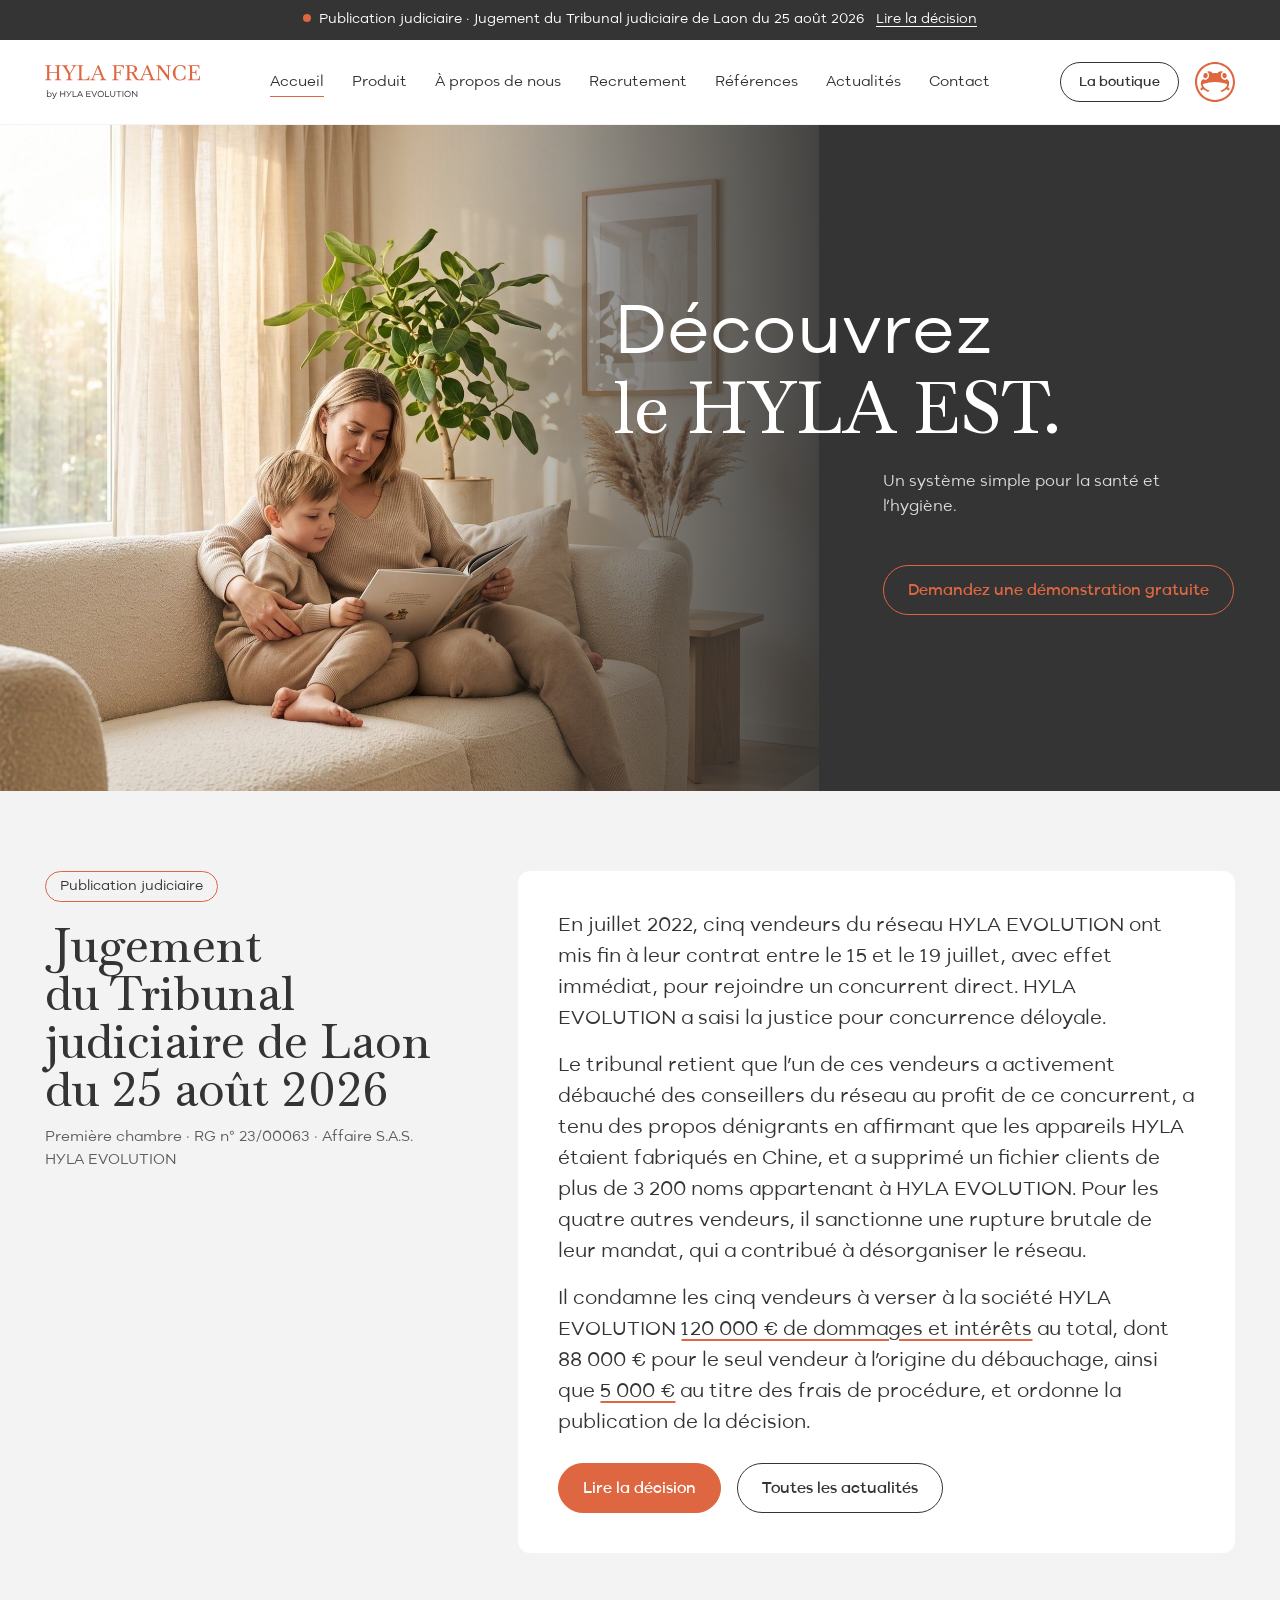
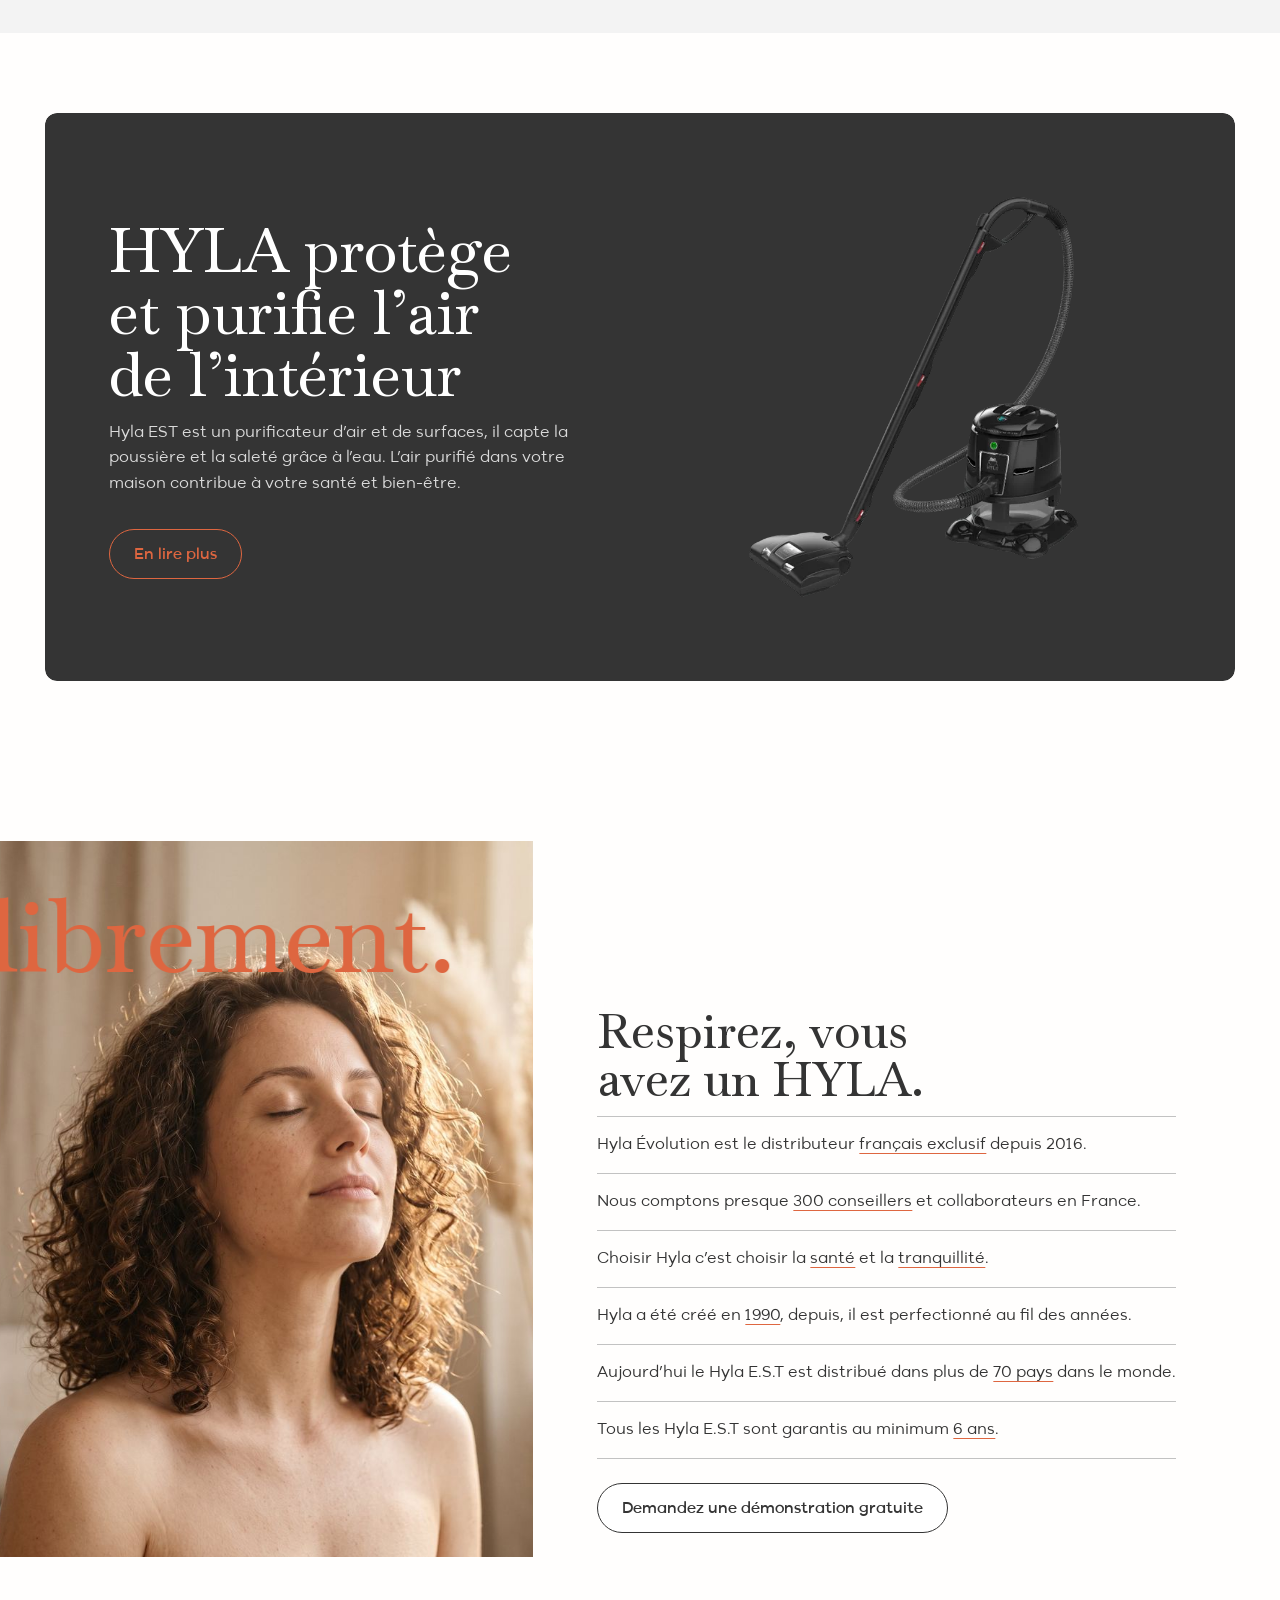
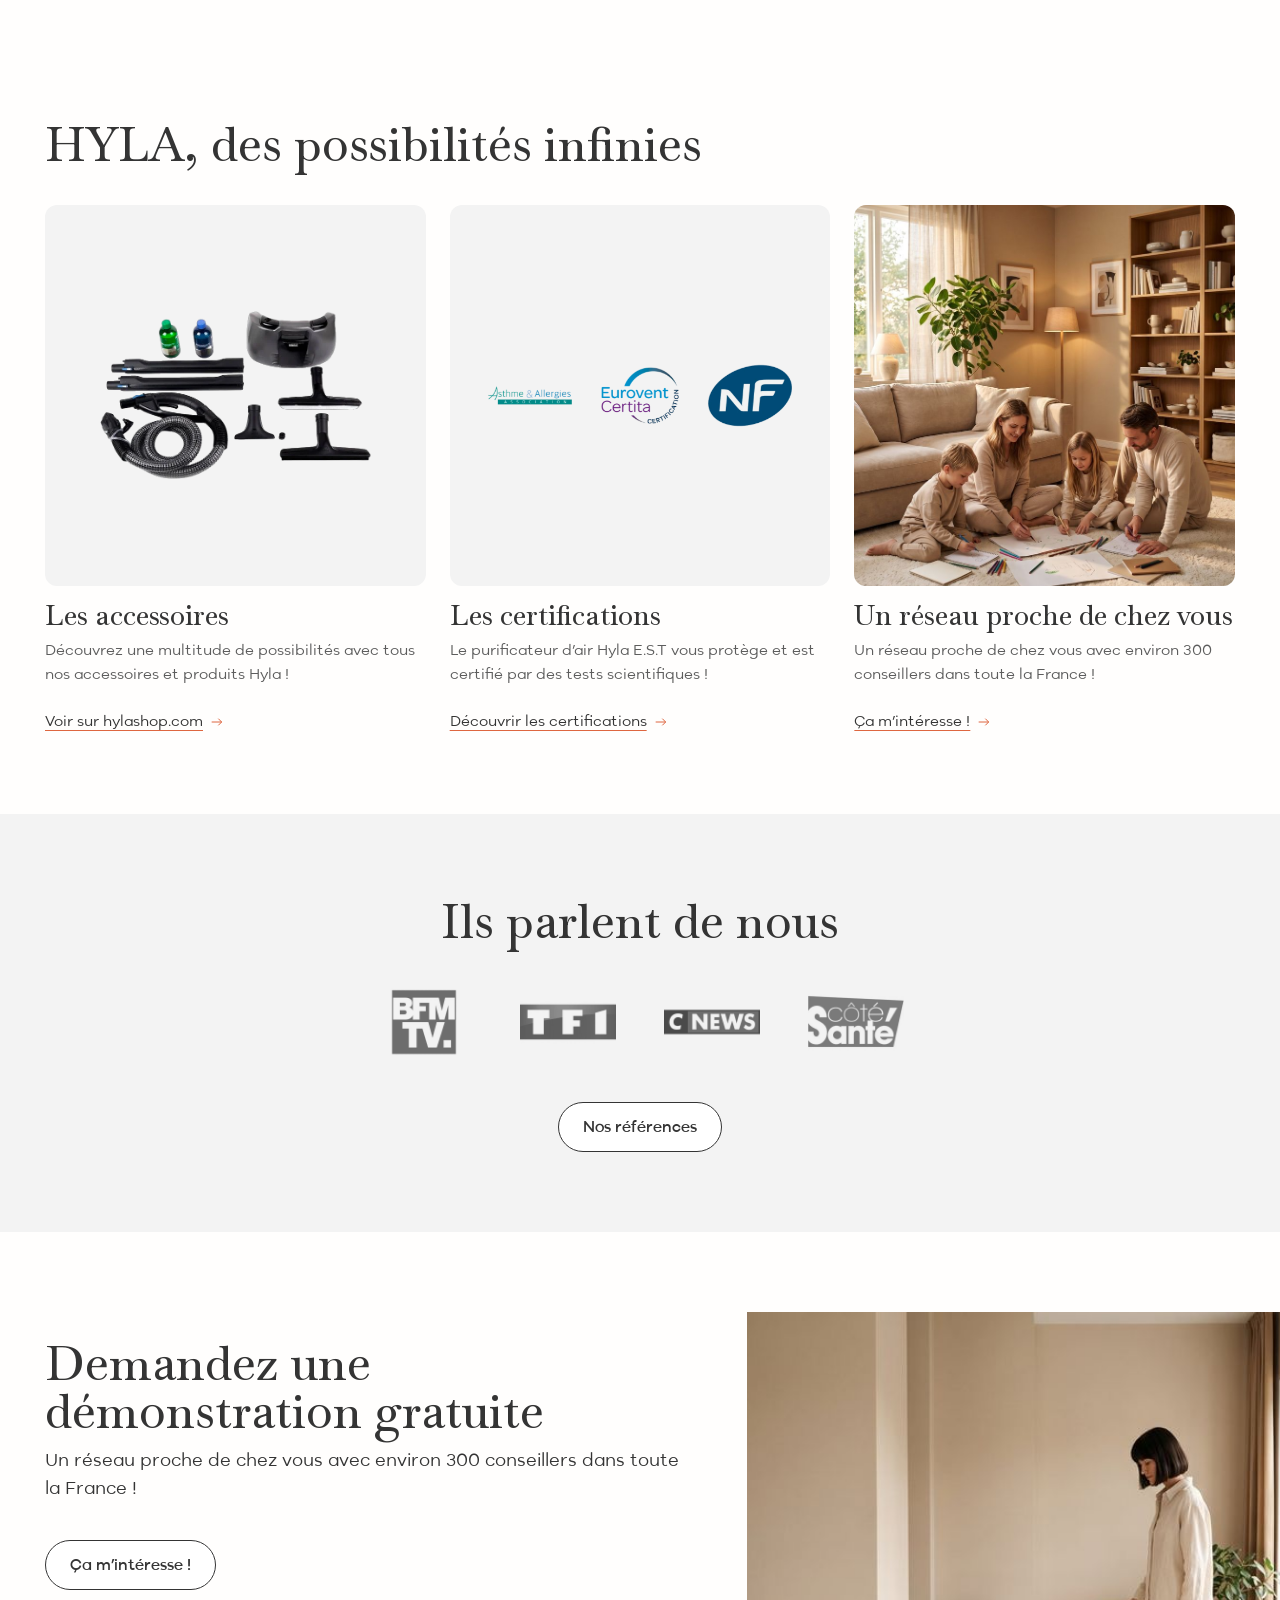
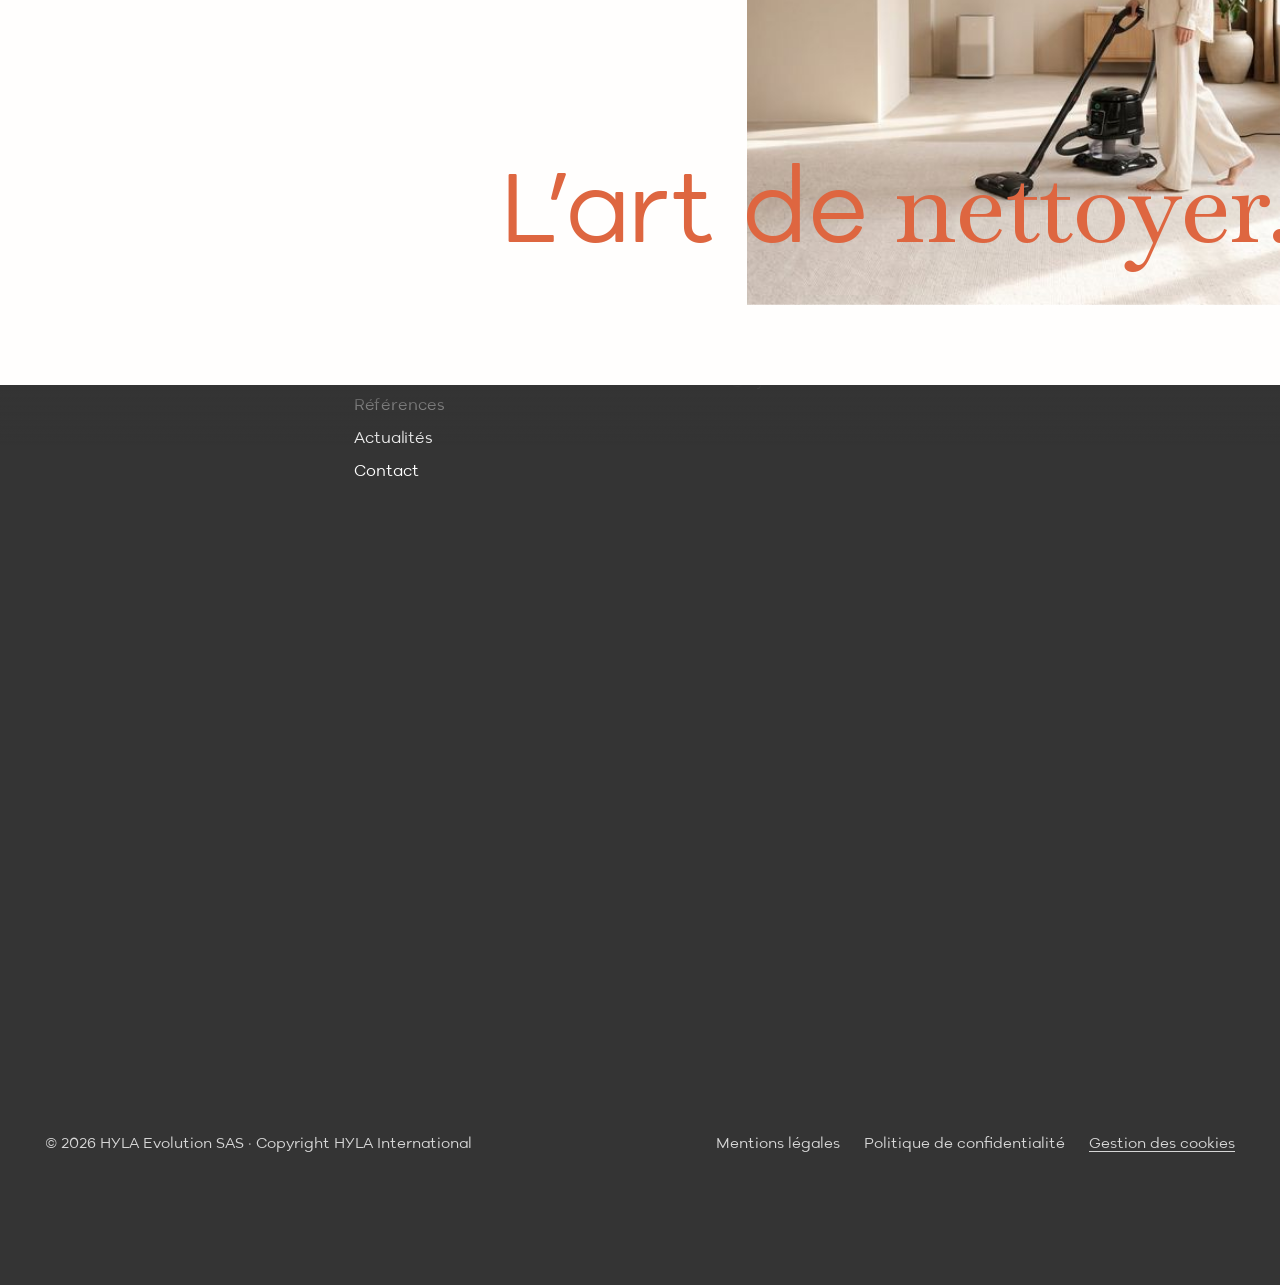
==== commit cf5d4f34: "Publication apercu Co-Authored-By: Claude Opus 5.5 (1M context) <noreply@anthropic.com>" ====
--- a/index.html
+++ b/index.html
@@ -68,9 +68,9 @@
       <p class="hy-publi__ref">Première chambre · RG n° 23/00063 · Affaire S.A.S. HYLA EVOLUTION</p>
     </div>
     <div class="hy-publi__card hy-publi__resume">
-      <p>En juillet 2022, cinq vendeurs du réseau HYLA EVOLUTION ont mis fin à leur contrat entre le 15 et le 19 juillet, avec effet immédiat, pour rejoindre VIVENSO FRANCE, un concurrent direct. HYLA EVOLUTION a saisi la justice pour concurrence déloyale.</p>
-<p>Le tribunal retient que Mme Dorine Piron a activement débauché des conseillers du réseau au profit de ce concurrent, a tenu des propos dénigrants non fondés en affirmant que les appareils HYLA étaient fabriqués en Chine, et a supprimé un fichier clients de plus de 3 200 noms appartenant à HYLA EVOLUTION. Pour les quatre autres vendeurs, il sanctionne une rupture brutale de leur mandat, sans justification valable, qui a contribué à désorganiser le réseau.</p>
-<p>Il condamne Mmes Dorine Piron, Daphnée Dantheny, Audrey Cleret, Mélanie Volant et M. Vincent Vendeville à verser à la société HYLA EVOLUTION <strong>120 000 € de dommages et intérêts</strong> au total, ainsi que <strong>5 000 €</strong> au titre des frais de procédure, et ordonne la publication de la décision.</p>
+      <p>En juillet 2022, cinq vendeurs du réseau HYLA EVOLUTION ont mis fin à leur contrat entre le 15 et le 19 juillet, avec effet immédiat, pour rejoindre un concurrent direct. HYLA EVOLUTION a saisi la justice pour concurrence déloyale.</p>
+<p>Le tribunal retient que l’un de ces vendeurs a activement débauché des conseillers du réseau au profit de ce concurrent, a tenu des propos dénigrants en affirmant que les appareils HYLA étaient fabriqués en Chine, et a supprimé un fichier clients de plus de 3 200 noms appartenant à HYLA EVOLUTION. Pour les quatre autres vendeurs, il sanctionne une rupture brutale de leur mandat, qui a contribué à désorganiser le réseau.</p>
+<p>Il condamne les cinq vendeurs à verser à la société HYLA EVOLUTION <strong>120 000 € de dommages et intérêts</strong> au total, dont 88 000 € pour le seul vendeur à l’origine du débauchage, ainsi que <strong>5 000 €</strong> au titre des frais de procédure, et ordonne la publication de la décision.</p>
 
       <div class="hy-btns">
         <a class="hy-btn hy-btn--filled" href="actualites/jugement-tribunal-judiciaire-laon-25-aout-2026/"><span class="hy-btn__wrapper"><span class="hy-btn__default">Lire la décision</span><span class="hy-btn__hover" aria-hidden="true">Lire la décision</span></span></a>
--- a/assets/css/site.css
+++ b/assets/css/site.css
@@ -321,28 +321,22 @@
 .hy-contact{display:grid;gap:40px}
 .hy-contact__infos{display:grid;gap:24px;align-content:start}
 .hy-contact__infos h2{font-size:32px;line-height:1}
+.hy-ecrire{display:grid;gap:24px;align-content:start}
+.hy-ecrire__carte{display:flex;flex-direction:column;align-items:flex-start;gap:16px;padding:32px 24px;border-radius:12px;background:var(--hy-cool)}
+.hy-ecrire__carte:first-child{background:var(--hy-ink);color:var(--hy-white)}
+.hy-ecrire__carte:first-child h2{color:var(--hy-white)}
+.hy-ecrire__carte:first-child p{color:rgba(255,255,255,.82)}
+.hy-ecrire__carte h2{font-size:32px;line-height:1.05}
+.hy-ecrire__carte p{max-width:46ch}
+.hy-ecrire__note{font-size:14px;margin:0}
+.hy-copier{margin-top:4px;padding:6px 0;border:0;background:none;color:var(--hy-muted);font:400 14px/1.4 var(--hy-sans);text-decoration:underline;text-decoration-color:var(--hy-coral);text-underline-offset:3px;cursor:pointer}
+.hy-copier[data-copie]{color:var(--hy-ink);text-decoration:none}
+@media (min-width:768px){.hy-ecrire{grid-template-columns:1fr 1fr}.hy-ecrire__note{grid-column:1/-1}.hy-ecrire__carte{padding:40px}}
+@media (min-width:992px){.hy-ecrire__carte h2{font-size:40px}}
+@media (max-width:767px){.hy-ecrire__carte .hy-btn{width:100%}.hy-copier{min-height:44px}}
 .hy-info{display:flex;gap:16px;align-items:flex-start;font-size:16px;line-height:1.5}
 .hy-info svg{flex:none;width:24px;height:24px;margin-top:2px;color:var(--hy-coral)}
 .hy-info a{text-underline-offset:3px}
-.hy-form{display:grid;gap:16px;padding:24px;border-radius:12px;background:var(--hy-white);border:1px solid var(--hy-line)}
-.hy-form .row{display:grid;gap:16px}
-.hy-field{display:grid;gap:6px}
-.hy-field label,.hy-field legend{font-size:14px;line-height:1.4;color:var(--hy-ink)}
-.hy-field input,.hy-field select,.hy-field textarea{width:100%;min-height:48px;padding:12px 14px;border:1px solid var(--hy-line);border-radius:4px;background:var(--hy-white);color:var(--hy-ink);font:400 16px/1.4 var(--hy-sans)}
-.hy-field textarea{min-height:140px;resize:vertical}
-.hy-field input:focus,.hy-field select:focus,.hy-field textarea:focus{border-color:var(--hy-ink)}
-fieldset.hy-field{border:0;margin:0;padding:0;min-width:0}
-.hy-radios{display:flex;flex-wrap:wrap;gap:12px}
-.hy-radios label{display:inline-flex;align-items:center;gap:8px;padding:10px 16px;border:1px solid var(--hy-line);border-radius:100px;font-size:15px;cursor:pointer}
-.hy-radios input{accent-color:var(--hy-coral);width:16px;height:16px;min-height:0;margin:0}
-.hy-consent{display:flex;gap:12px;align-items:flex-start;font-size:14px;line-height:1.5}
-.hy-consent input{accent-color:var(--hy-coral);width:18px;height:18px;margin-top:2px;flex:none}
-.hy-req{color:var(--hy-coral)}
-.hy-hp{position:absolute;left:-9999px;width:1px;height:1px;overflow:hidden}
-.hy-form__status{padding:14px 16px;border-radius:4px;font-size:15px}
-.hy-form__status--ok{background:var(--hy-cool);color:var(--hy-ink)}
-.hy-form__status--err{background:var(--hy-coral-50);color:var(--hy-ink)}
-@media (min-width:768px){.hy-form{padding:40px}.hy-form .row{grid-template-columns:1fr 1fr}}
 @media (min-width:992px){.hy-contact{grid-template-columns:minmax(0,4fr) minmax(0,7fr);gap:64px}}
 
 /* ===== Texte long (mentions, confidentialité) ===== */
@@ -507,10 +501,6 @@
   /* Liens texte et coordonnées : zone tactile de 44 px */
   .hy-link{min-height:44px}
   .hy-info a{display:inline-block;padding:10px 0;margin:-10px 0}
-  /* Formulaire : carte allégée, plus de largeur pour les champs */
-  .hy-form{padding:20px 16px;margin:0 -8px}
-  .hy-radios label{min-height:44px}
-  .hy-consent{padding:4px 0}
   /* Bloc éditorial : accroche et texte respirent au même rythme */
   .hy-edito{padding:32px 0}
   .hy-edito__grid{gap:20px}
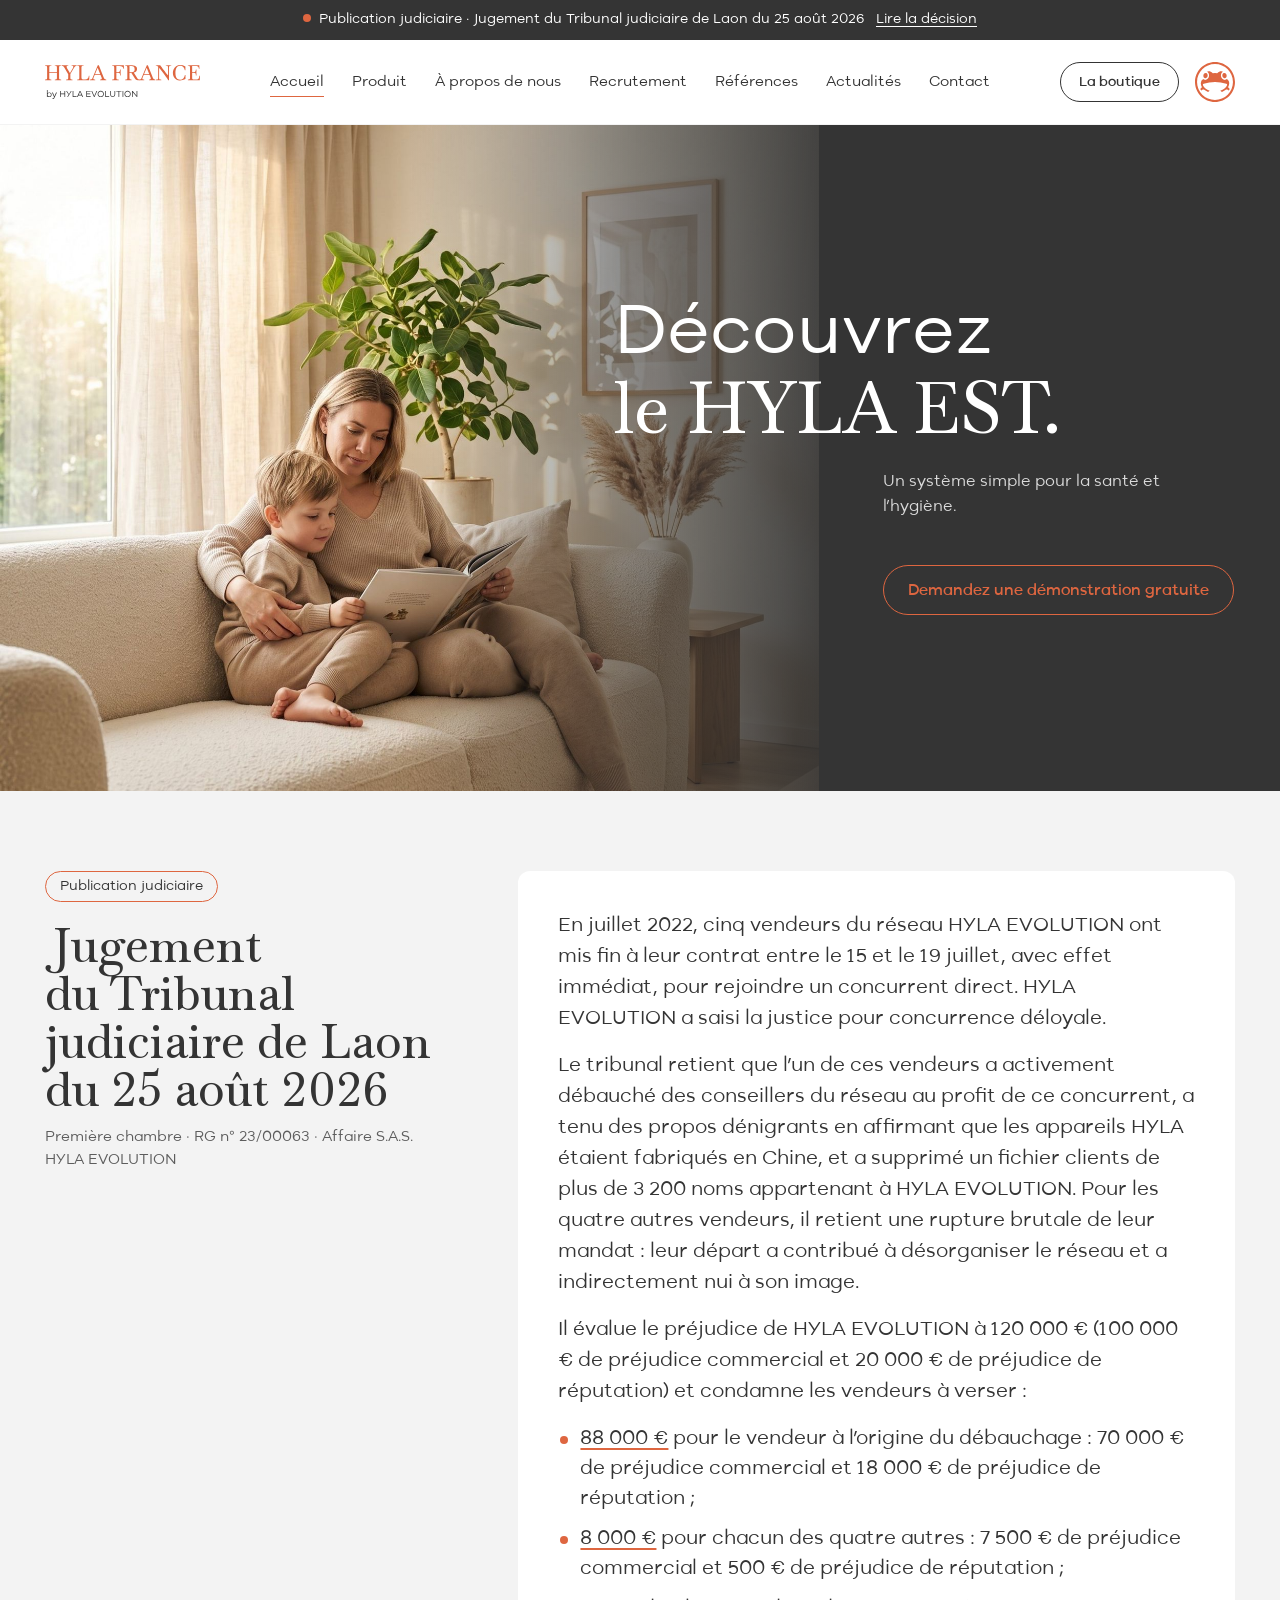
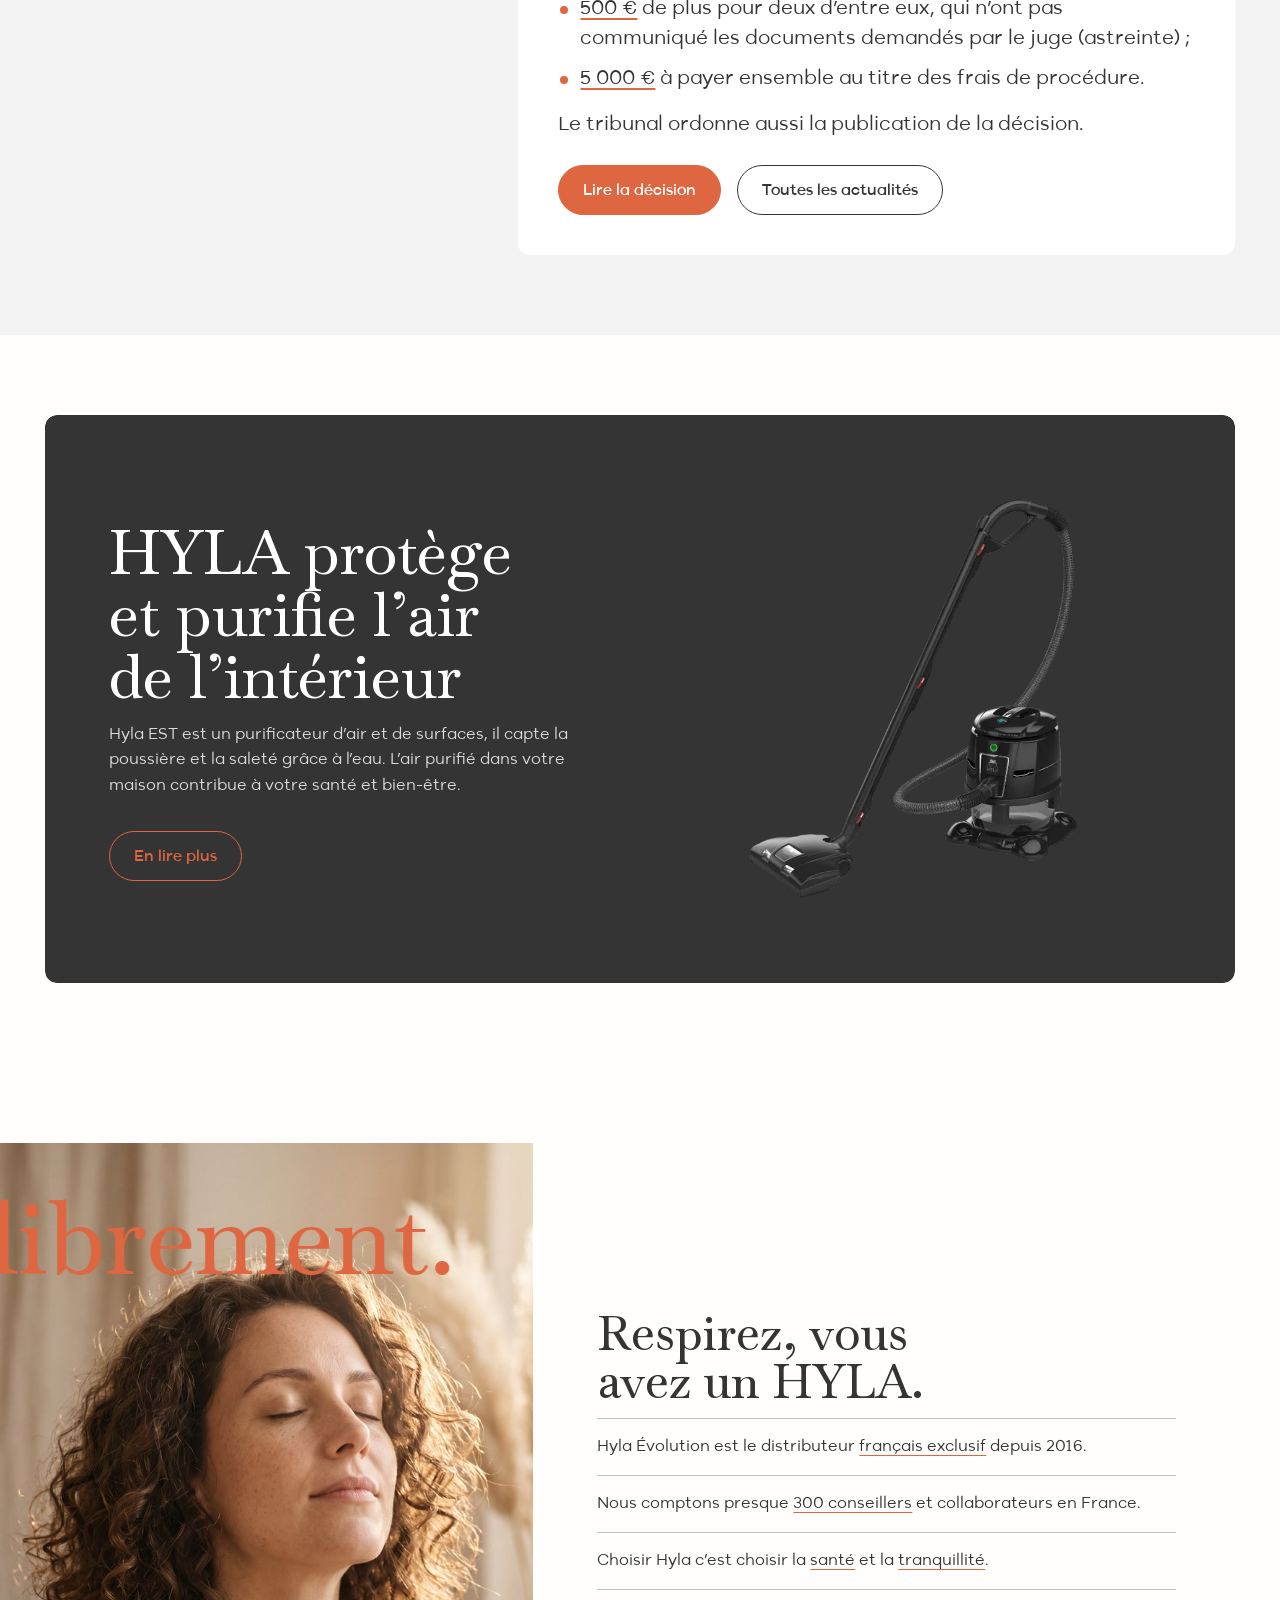
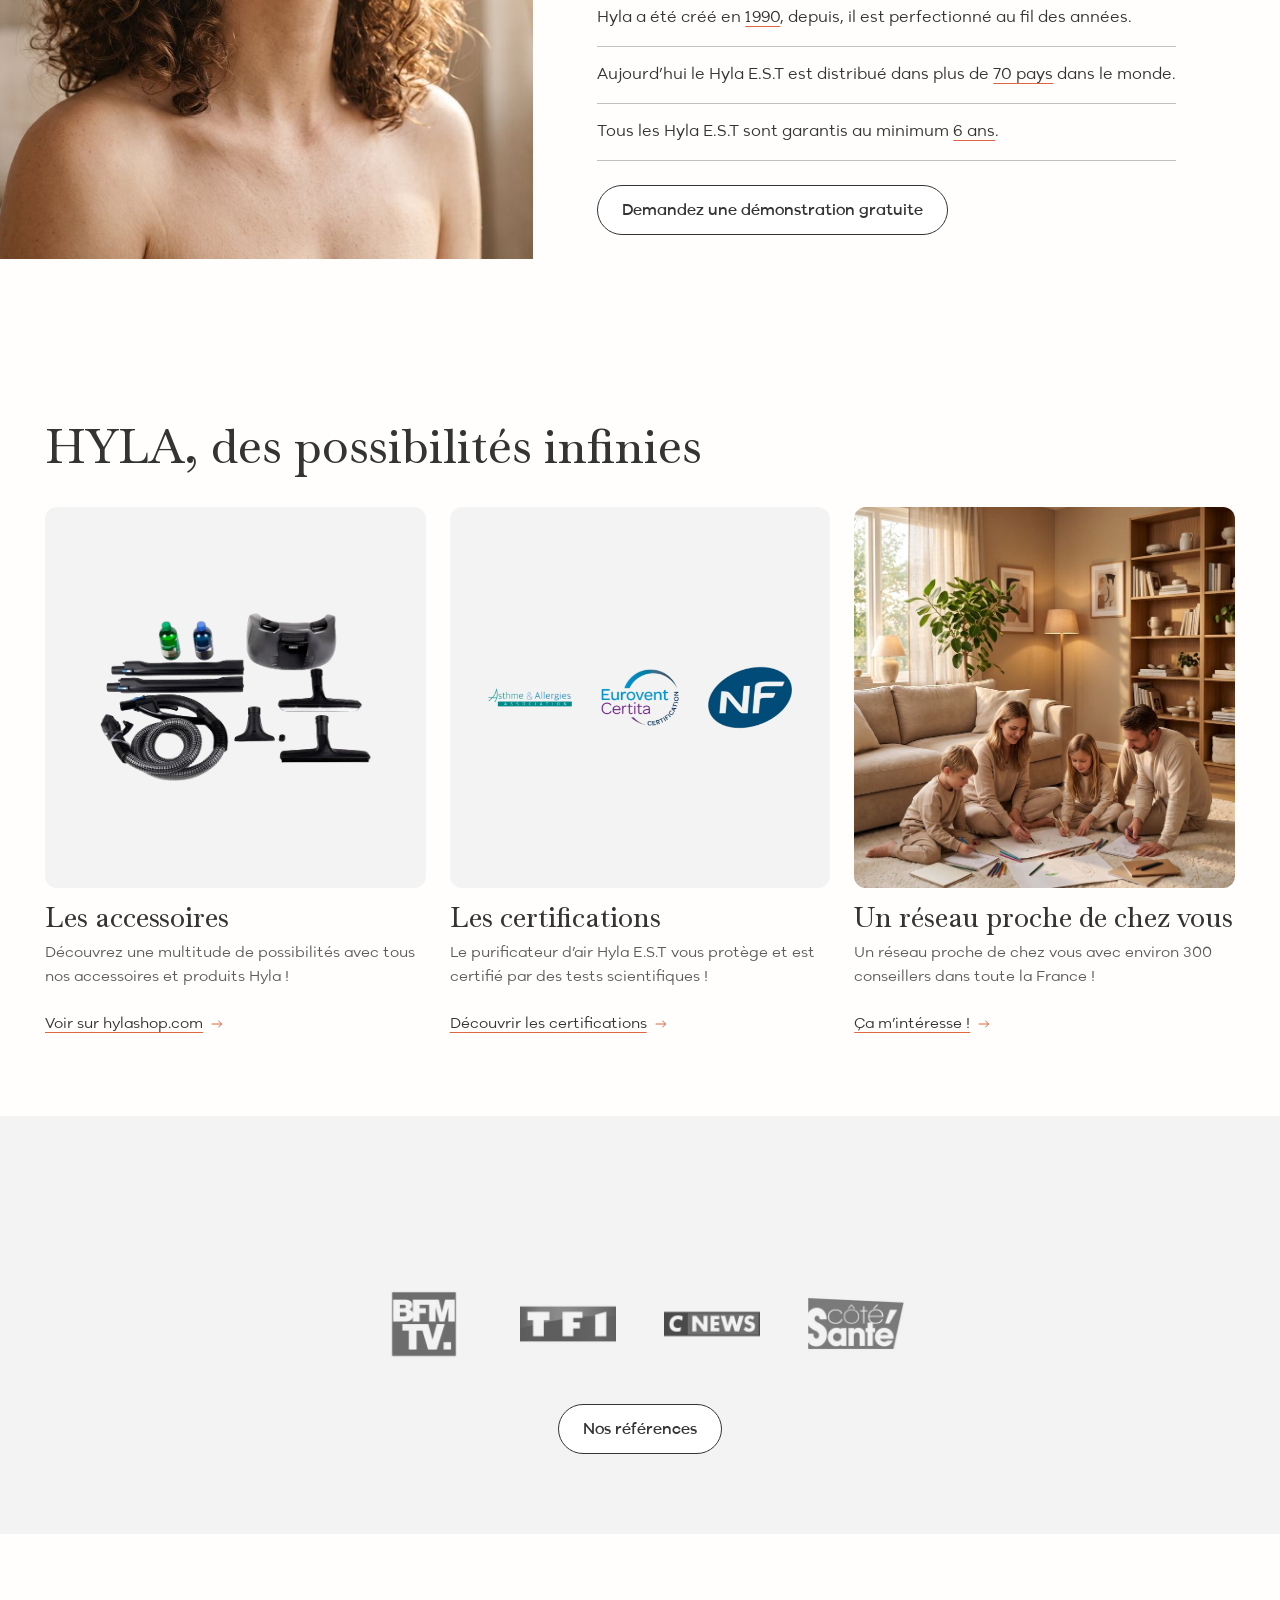
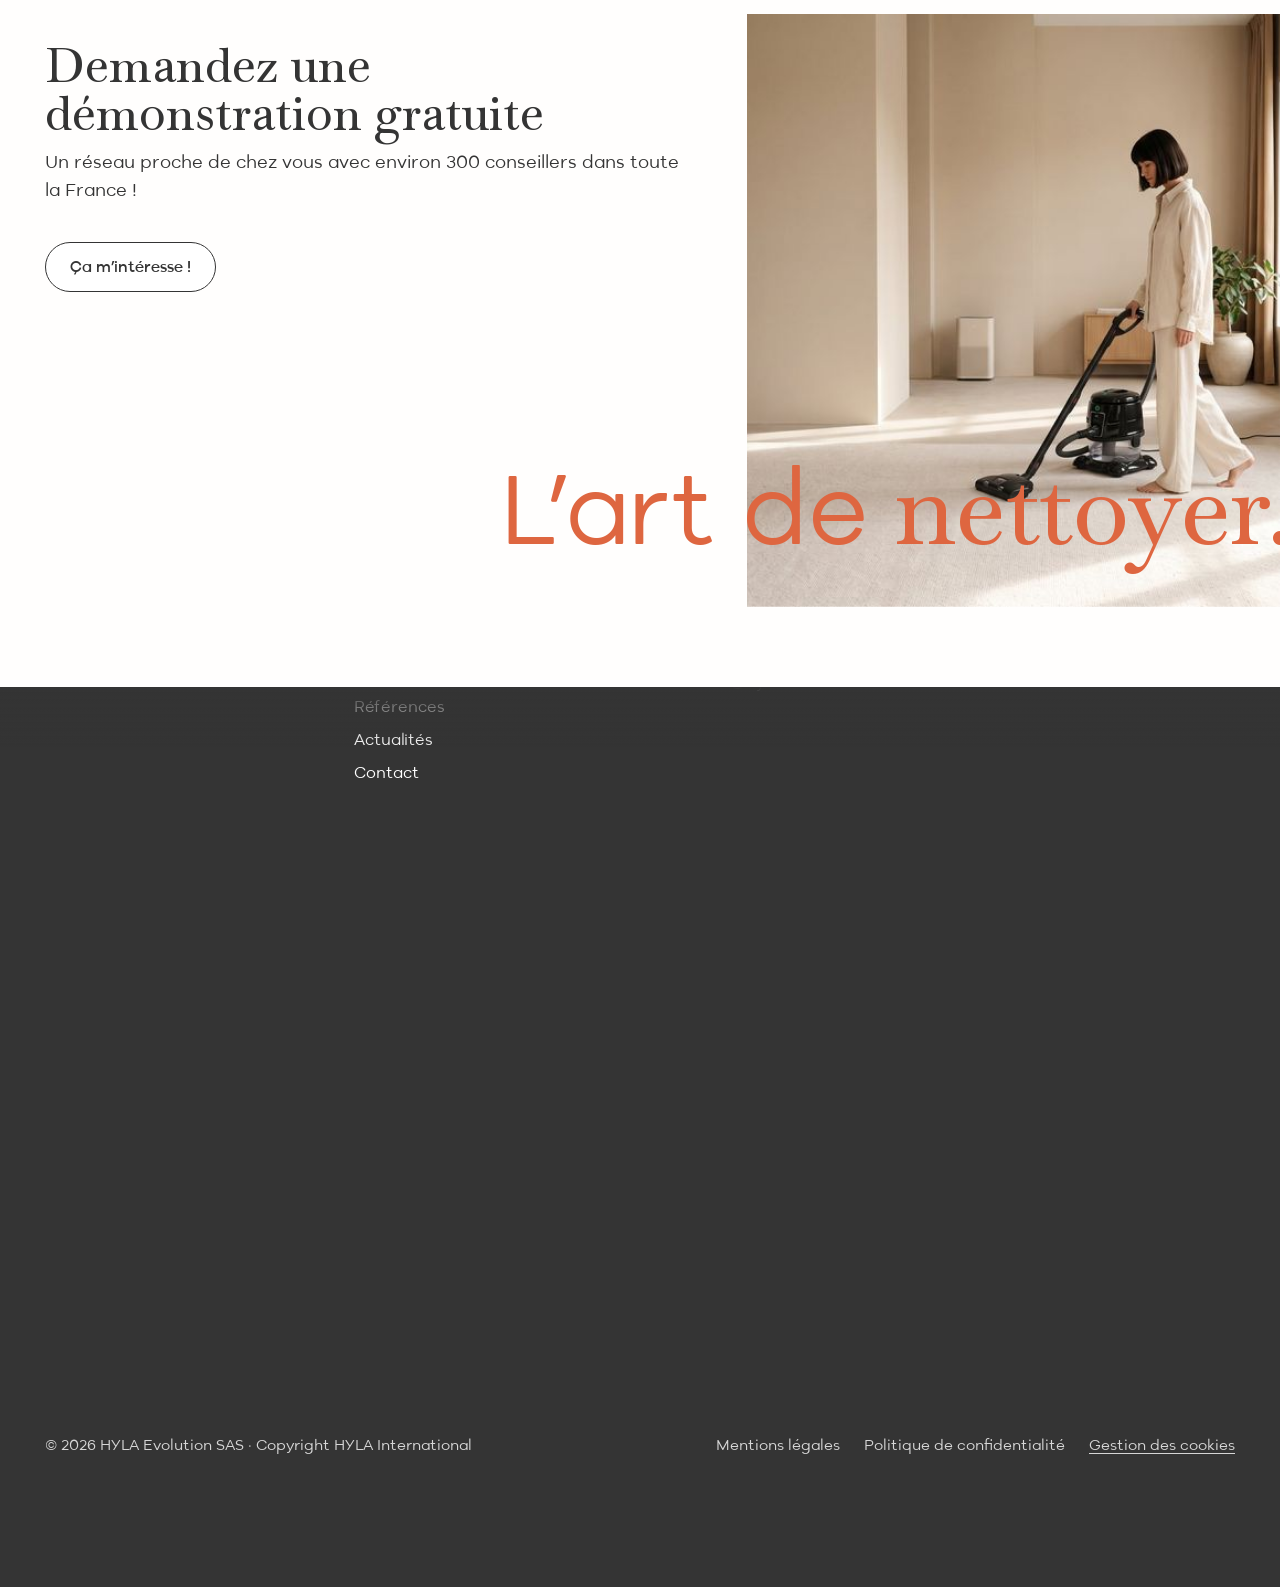
==== commit 16c8a975: "Publication apercu Co-Authored-By: Claude Opus 5.5 (1M context) <noreply@anthropic.com>" ====
--- a/index.html
+++ b/index.html
@@ -69,8 +69,15 @@
     </div>
     <div class="hy-publi__card hy-publi__resume">
       <p>En juillet 2022, cinq vendeurs du réseau HYLA EVOLUTION ont mis fin à leur contrat entre le 15 et le 19 juillet, avec effet immédiat, pour rejoindre un concurrent direct. HYLA EVOLUTION a saisi la justice pour concurrence déloyale.</p>
-<p>Le tribunal retient que l’un de ces vendeurs a activement débauché des conseillers du réseau au profit de ce concurrent, a tenu des propos dénigrants en affirmant que les appareils HYLA étaient fabriqués en Chine, et a supprimé un fichier clients de plus de 3 200 noms appartenant à HYLA EVOLUTION. Pour les quatre autres vendeurs, il sanctionne une rupture brutale de leur mandat, qui a contribué à désorganiser le réseau.</p>
-<p>Il condamne les cinq vendeurs à verser à la société HYLA EVOLUTION <strong>120 000 € de dommages et intérêts</strong> au total, dont 88 000 € pour le seul vendeur à l’origine du débauchage, ainsi que <strong>5 000 €</strong> au titre des frais de procédure, et ordonne la publication de la décision.</p>
+<p>Le tribunal retient que l’un de ces vendeurs a activement débauché des conseillers du réseau au profit de ce concurrent, a tenu des propos dénigrants en affirmant que les appareils HYLA étaient fabriqués en Chine, et a supprimé un fichier clients de plus de 3 200 noms appartenant à HYLA EVOLUTION. Pour les quatre autres vendeurs, il retient une rupture brutale de leur mandat : leur départ a contribué à désorganiser le réseau et a indirectement nui à son image.</p>
+<p>Il évalue le préjudice de HYLA EVOLUTION à 120 000 € (100 000 € de préjudice commercial et 20 000 € de préjudice de réputation) et condamne les vendeurs à verser :</p>
+<ul class="hy-montants">
+  <li><strong>88 000 €</strong> pour le vendeur à l’origine du débauchage : 70 000 € de préjudice commercial et 18 000 € de préjudice de réputation ;</li>
+  <li><strong>8 000 €</strong> pour chacun des quatre autres : 7 500 € de préjudice commercial et 500 € de préjudice de réputation ;</li>
+  <li><strong>500 €</strong> de plus pour deux d’entre eux, qui n’ont pas communiqué les documents demandés par le juge (astreinte) ;</li>
+  <li><strong>5 000 €</strong> à payer ensemble au titre des frais de procédure.</li>
+</ul>
+<p>Le tribunal ordonne aussi la publication de la décision.</p>
 
       <div class="hy-btns">
         <a class="hy-btn hy-btn--filled" href="actualites/jugement-tribunal-judiciaire-laon-25-aout-2026/"><span class="hy-btn__wrapper"><span class="hy-btn__default">Lire la décision</span><span class="hy-btn__hover" aria-hidden="true">Lire la décision</span></span></a>
--- a/assets/css/site.css
+++ b/assets/css/site.css
@@ -160,6 +160,9 @@
 .hy-publi__resume p{margin:0;max-width:62ch}
 .hy-publi__resume strong{font-weight:400;text-decoration:underline;text-decoration-color:var(--hy-coral);text-underline-offset:4px}
 .hy-publi__resume .hy-btns{margin-top:8px}
+.hy-montants{display:grid;gap:10px;margin:0;padding:0;list-style:none}
+.hy-montants li{position:relative;padding-left:22px;line-height:1.5}
+.hy-montants li::before{content:"";position:absolute;left:2px;top:.6em;width:8px;height:8px;border-radius:50%;background:var(--hy-coral)}
 @media (min-width:992px){.hy-publi__resume{font-size:20px}}
 .hy-publi__card h3{font-family:var(--hy-sans);font-size:15px;line-height:1.4;color:var(--hy-muted);margin:0 0 16px;letter-spacing:.02em}
 @media (min-width:768px){.hy-publi__card{padding:40px}}
